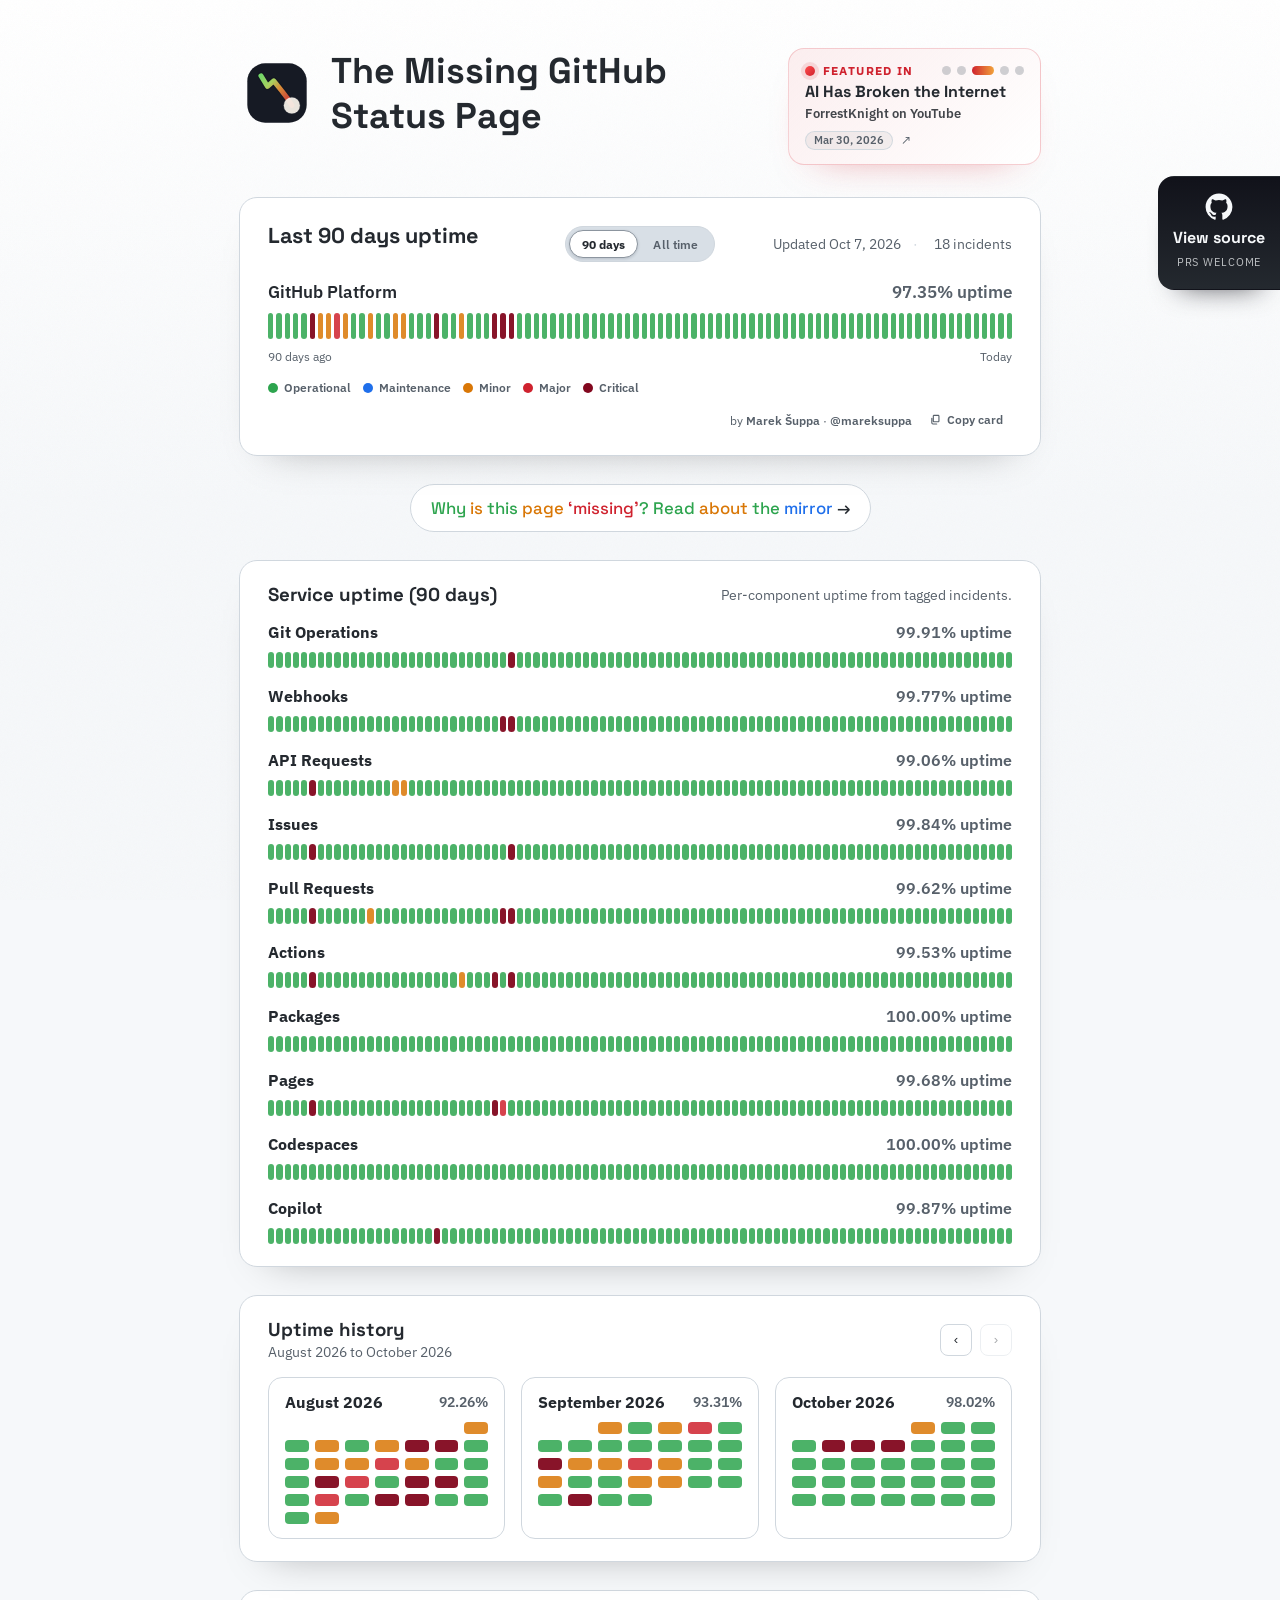
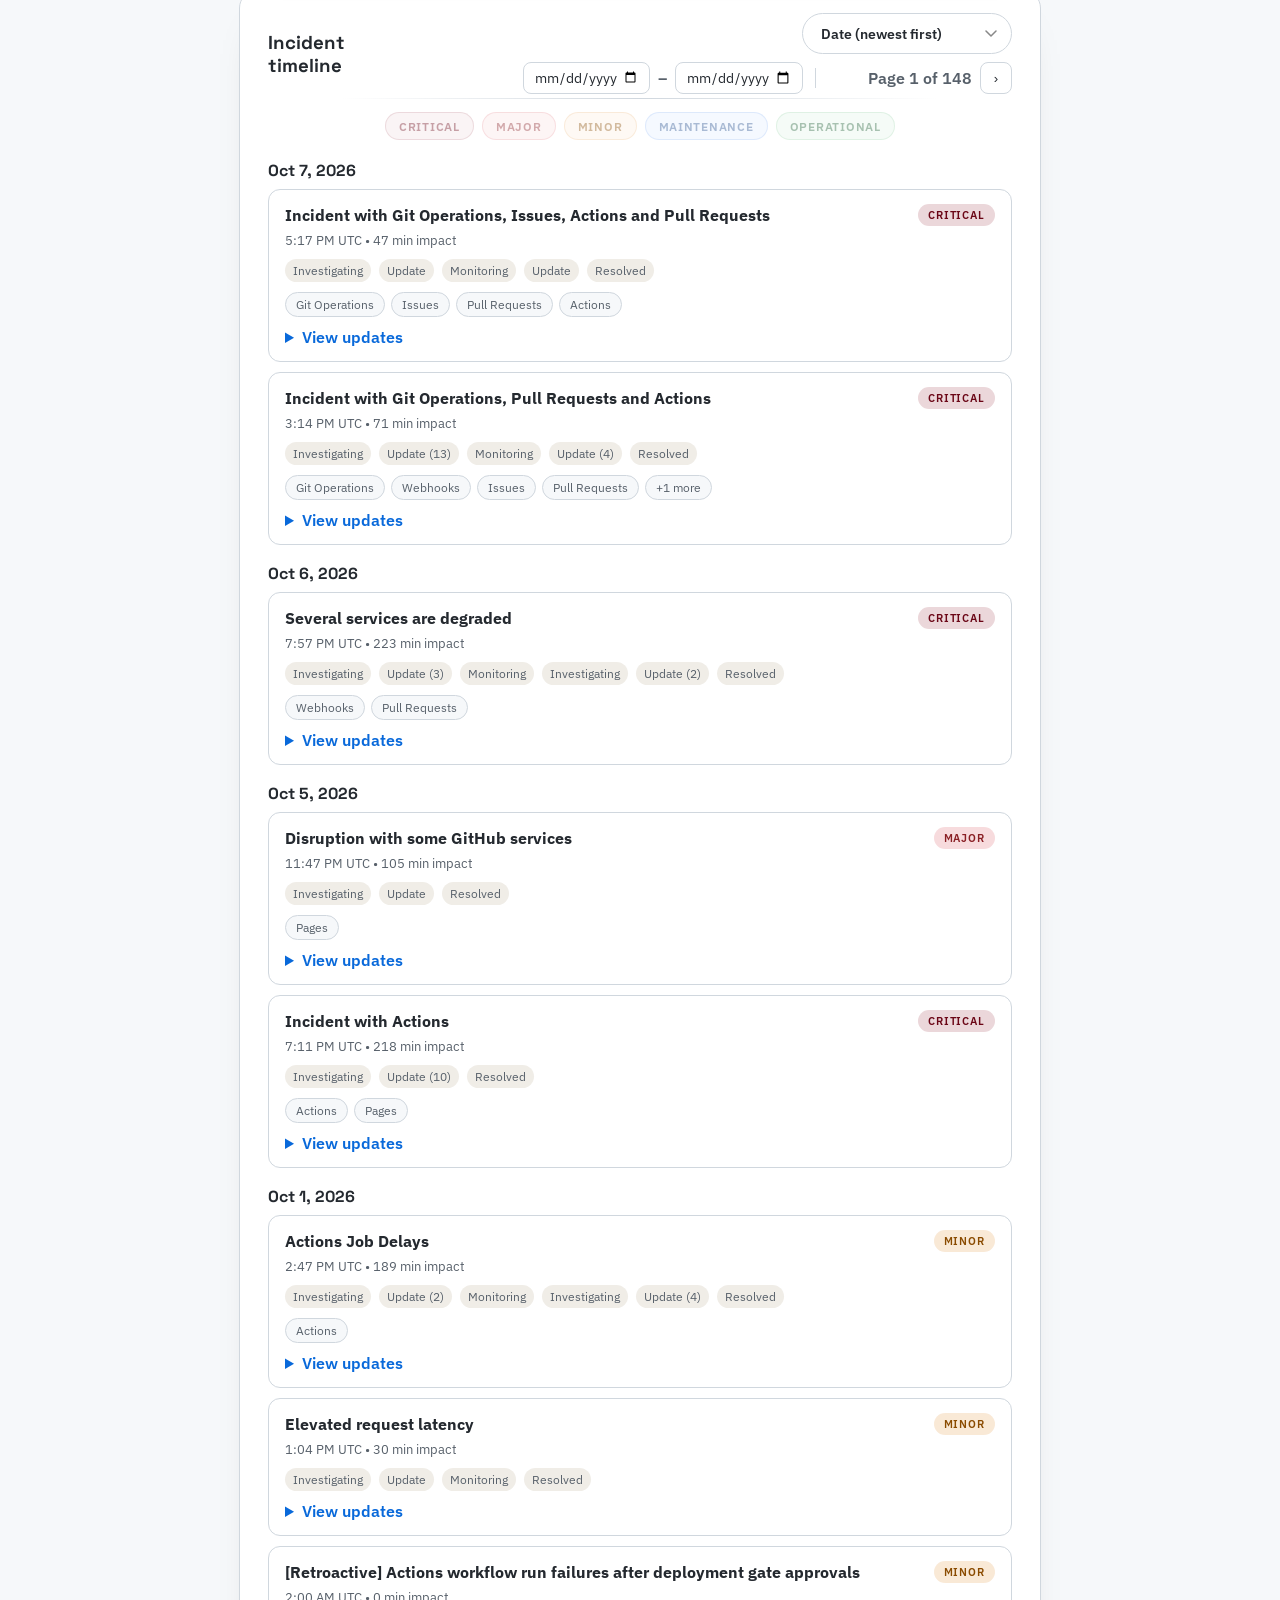
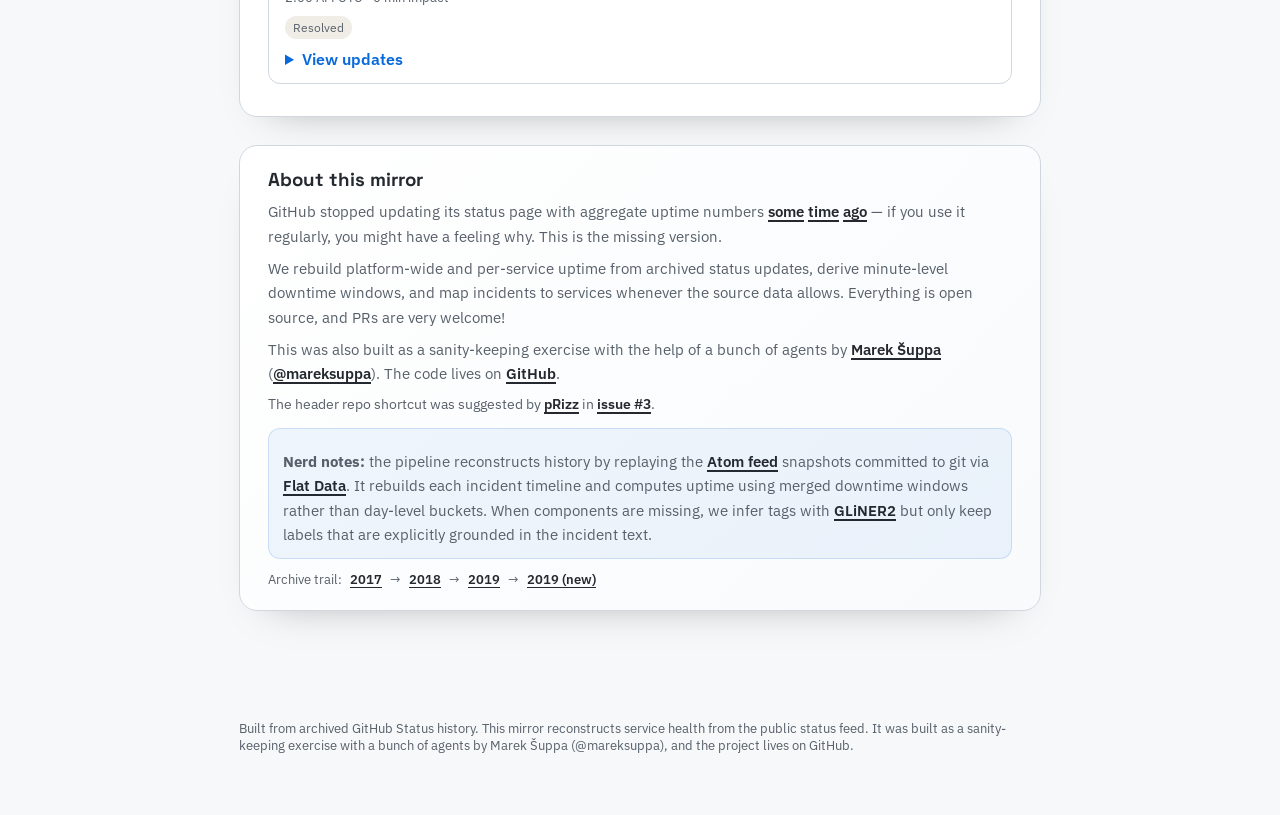
==== site/index.html @ 7ee70d06 "feat(site): Calculate downtime for component downtime windows" ====
<!doctype html>
<html lang="en">
  <head>
    <meta charset="utf-8" />
    <meta name="viewport" content="width=device-width, initial-scale=1" />
    <meta name="theme-color" media="(prefers-color-scheme: light)" content="#f6f8fa" />
    <meta name="theme-color" media="(prefers-color-scheme: dark)" content="#0d1117" />
    <title>The Missing GitHub Status Page</title>
    <link rel="stylesheet" href="styles.css" />
    <link rel="icon" href="favicon.svg" type="image/svg+xml" />
    <meta property="og:title" content="The Missing GitHub Status Page" />
    <meta property="og:description" content="Historical GitHub uptime reconstructed from archived status data." />
    <meta property="og:type" content="website" />
    <meta name="twitter:card" content="summary_large_image" />
    <meta name="twitter:site" content="@mareksuppa" />
    <meta name="twitter:creator" content="@mareksuppa" />
    <link rel="preconnect" href="https://fonts.googleapis.com" />
    <link rel="preconnect" href="https://fonts.gstatic.com" crossorigin />
    <link
      href="https://fonts.googleapis.com/css2?family=IBM+Plex+Sans:wght@400;500;600&family=Space+Grotesk:wght@500;600;700&display=swap"
      rel="stylesheet"
    />
  </head>
  <body>
    <div class="grain"></div>
    <a class="site-live-corner-tab" href="https://github.com/mrshu/github-statuses" target="_blank" rel="noreferrer">
      <svg class="site-live-github" viewBox="0 0 24 24" aria-hidden="true">
        <path d="M12 .5C5.65.5.5 5.65.5 12a11.5 11.5 0 0 0 7.86 10.92c.58.11.79-.25.79-.56v-2.18c-3.2.7-3.88-1.36-3.88-1.36-.52-1.33-1.28-1.68-1.28-1.68-1.04-.71.08-.7.08-.7 1.15.08 1.75 1.18 1.75 1.18 1.02 1.76 2.69 1.25 3.34.95.1-.74.4-1.25.72-1.54-2.55-.29-5.24-1.27-5.24-5.66 0-1.25.45-2.26 1.18-3.05-.12-.29-.51-1.46.11-3.04 0 0 .97-.31 3.17 1.17a11.03 11.03 0 0 1 5.77 0c2.19-1.48 3.16-1.17 3.16-1.17.63 1.58.24 2.75.12 3.04.74.79 1.18 1.8 1.18 3.05 0 4.4-2.69 5.37-5.25 5.65.41.36.78 1.07.78 2.15v3.18c0 .31.21.67.8.55A11.5 11.5 0 0 0 23.5 12C23.5 5.65 18.35.5 12 .5Z" />
      </svg>
      <strong>View source</strong>
      <span>PRs welcome</span>
    </a>
    <header class="site-header">
      <div class="brand">
        <img class="brand-mark" src="logo.svg" alt="" width="76" height="76" />
        <div class="brand-text">
          <h1>The Missing GitHub Status Page</h1>
        </div>
      </div>
      <div class="feature-spotlight" id="featureSpotlight">
        <div class="feature-head">
          <span class="feature-label">Featured In</span>
          <div class="feature-carousel" role="tablist" aria-label="Choose a featured mention">
            <button class="feature-dot" type="button" data-index="0" aria-label="Show The Register"></button>
            <button class="feature-dot" type="button" data-index="1" aria-label="Show The PrimeTime"></button>
            <button class="feature-dot" type="button" data-index="2" aria-label="Show ForrestKnight"></button>
            <button class="feature-dot" type="button" data-index="3" aria-label="Show Theo"></button>
            <button class="feature-dot" type="button" data-index="4" aria-label="Show Fireship"></button>
          </div>
        </div>
        <a
          class="feature-link"
          id="featureLink"
          href="https://www.theregister.com/2026/02/10/github_outages/"
          target="_blank"
          rel="noreferrer"
        >
          <strong id="featureTitle">GitHub seems to be struggling with three nines availability</strong>
          <span class="feature-meta feature-meta-split">
            <span class="feature-outlet-meta" id="featureOutlet">The Register</span>
            <span class="date-chip" id="featureDate">Feb 10, 2026</span>
            <span class="feature-meta-arrow" aria-hidden="true">↗</span>
          </span>
        </a>
      </div>
    </header>

    <main>
      <section class="hero panel-raise" data-animate>
        <div class="hero-panel hero-panel-full" data-uptime-view="90d">
          <div class="hero-panel-header">
            <h3 id="uptimeViewTitle" class="hero-panel-title">Last 90 days uptime</h3>
            <div
              class="view-toggle"
              role="tablist"
              aria-label="Uptime view"
              id="uptimeViewToggle"
            >
              <button
                class="view-toggle-btn"
                type="button"
                role="tab"
                data-view="90d"
                aria-selected="true"
                aria-controls="uptimeView90d"
                id="uptimeViewBtn90d"
              >
                90 days
              </button>
              <button
                class="view-toggle-btn"
                type="button"
                role="tab"
                data-view="all"
                aria-selected="false"
                aria-controls="uptimeViewAll"
                id="uptimeViewBtnAll"
                tabindex="-1"
              >
                All time
              </button>
            </div>
            <div class="status-meta" id="statusMeta">
              <span class="status-meta-item" id="lastUpdated">Last updated —</span>
              <span class="status-meta-item" id="incidentCount">0 incidents in last 90 days</span>
            </div>
          </div>
          <div
            class="uptime-view"
            id="uptimeView90d"
            role="tabpanel"
            aria-labelledby="uptimeViewBtn90d"
          >
            <div class="uptime-row">
              <div class="uptime-label">
                <span>GitHub Platform</span>
                <span class="uptime-percent" id="uptimePercent">—</span>
              </div>
              <div class="uptime-bars" id="uptimeBars"></div>
              <div class="uptime-tooltip" id="uptimeTooltip" aria-hidden="true"></div>
              <div class="uptime-axis">
                <span>90 days ago</span>
                <span>Today</span>
              </div>
            </div>
            <div class="legend" id="legend">
              <span class="legend-item"><span class="dot operational"></span>Operational</span>
              <span class="legend-item"><span class="dot maintenance"></span>Maintenance</span>
              <span class="legend-item"><span class="dot minor"></span>Minor</span>
              <span class="legend-item"><span class="dot major"></span>Major</span>
              <span class="legend-item"><span class="dot critical"></span>Critical</span>
            </div>
          </div>
          <div
            class="uptime-view uptime-view-all"
            id="uptimeViewAll"
            role="tabpanel"
            aria-labelledby="uptimeViewBtnAll"
            hidden
          >
            <div class="uptime-row uptime-row-all">
              <div class="alltime-stats" id="allTimeStats"></div>
              <figure class="uptime-history-figure">
                <div class="uptime-history-stage">
                  <div
                    class="uptime-history-chart"
                    id="uptimeHistoryImage"
                    role="application"
                    aria-label="GitHub Platform 90-day rolling uptime since project start. Use arrow keys to read a day, Enter to list its incidents."
                  ></div>
                  <div class="uptime-history-tooltip" aria-hidden="true"></div>
                </div>
                <figcaption class="uptime-history-caption" id="uptimeHistoryCaption">
                  90-day rolling window · non-maintenance downtime, merged windows
                </figcaption>
              </figure>
            </div>
          </div>
          <div class="hero-footer">
            <div class="hero-attribution">
              by <a href="https://mareksuppa.com" target="_blank" rel="noreferrer">Marek Šuppa</a> · <a href="https://x.com/mareksuppa" target="_blank" rel="noreferrer">@mareksuppa</a>
            </div>
            <div class="hero-share">
              <button
                class="hero-share-button"
                type="button"
                id="copyHeroImage"
                data-state="ready"
                aria-live="polite"
              >
                <svg class="hero-share-icon" viewBox="0 0 16 16" aria-hidden="true">
                  <path
                    id="copyHeroImageIcon"
                    d="M5 3.75C5 2.78 5.78 2 6.75 2h4.5C12.22 2 13 2.78 13 3.75v5.5c0 .97-.78 1.75-1.75 1.75h-4.5C5.78 11 5 10.22 5 9.25v-5.5Zm-2 1A1.75 1.75 0 0 0 1.25 6.5v4.75C1.25 12.22 2.03 13 3 13h4.75c.97 0 1.75-.78 1.75-1.75V11h-2.75A1.75 1.75 0 0 1 5 9.25V6.5h-.25C3.78 6.5 3 5.72 3 4.75Z"
                  ></path>
                </svg>
                <span class="hero-share-label" id="copyHeroImageLabel">Copy card</span>
              </button>
              <span class="hero-share-tooltip" aria-hidden="true">Copy a clean PNG to clipboard</span>
              <a
                class="hero-share-download"
                id="downloadHeroImage"
                href="#"
                download="github-status-90-day-uptime.png"
                hidden
            ></a>
            </div>
            <div class="hero-share-feedback" id="heroShareStatus" role="status" aria-live="polite"></div>
          </div>
        </div>
      </section>

      <div class="about-prompt" data-animate>
        <a href="#about"><span class="status-operational">Why</span> <span class="status-minor">is</span> <span class="status-operational">this</span> <span class="status-minor">page</span> <span class="status-major">‘missing’</span><span class="status-operational">?</span> <span class="status-operational">Read</span> <span class="status-minor">about</span> <span class="status-operational">the</span> <span class="status-maintenance">mirror</span> →</a>
      </div>

      <section class="panel panel-raise" data-animate>
        <div class="panel-header">
          <h3>Service uptime (90 days)</h3>
          <p class="muted">Per-component uptime from tagged incidents.</p>
        </div>
        <div id="serviceStatus" class="service-list"></div>
      </section>

      <section class="panel panel-raise" data-animate>
        <div class="panel-header">
          <div>
            <h3>Uptime history</h3>
            <span class="muted" id="historyRange">Loading…</span>
          </div>
          <div class="history-controls">
            <button class="icon-button" type="button" id="historyPrev" aria-label="Previous period">‹</button>
            <button class="icon-button" type="button" id="historyNext" aria-label="Next period">›</button>
          </div>
        </div>
        <div id="historyGrid" class="history-grid"></div>
      </section>

      <section class="panel" data-animate>
        <div class="panel-header">
          <h3>Incident timeline</h3>
          <div class="panel-actions">
            <select class="sort-select" id="timelineSort" aria-label="Sort incidents by" autocomplete="off">
              <option value="date-desc">Date (newest first)</option>
              <option value="duration-desc">Duration (longest first)</option>
              <option value="duration-asc">Duration (shortest first)</option>
            </select>
            <div class="pagination" id="paginationTop">
              <button class="icon-button pagination-clear" type="button" data-range-clear aria-label="Clear date filter" title="Clear filter">✕</button>
              <input class="pagination-date" type="date" data-range-from aria-label="From date" title="From" />
              <span class="pagination-range-sep">–</span>
              <input class="pagination-date" type="date" data-range-to aria-label="To date" title="To" />
              <span class="pagination-separator" aria-hidden="true"></span>
              <button class="icon-button" type="button" data-page-prev aria-label="Previous page">‹</button>
              <span class="pagination-label" data-page-label>Page 1 of 1</span>
              <button class="icon-button" type="button" data-page-next aria-label="Next page">›</button>
            </div>
          </div>
        </div>
        <div class="timeline-filters">
          <button class="filter-pill filter-pill-critical" type="button" data-filter="critical" aria-pressed="false">Critical</button>
          <button class="filter-pill filter-pill-major" type="button" data-filter="major" aria-pressed="false">Major</button>
          <button class="filter-pill filter-pill-minor" type="button" data-filter="minor" aria-pressed="false">Minor</button>
          <button class="filter-pill filter-pill-maintenance" type="button" data-filter="maintenance" aria-pressed="false">Maintenance</button>
          <button class="filter-pill filter-pill-operational" type="button" data-filter="none" aria-pressed="false">Operational</button>
        </div>
        <div id="incidentTimeline"></div>
      </section>

      <section class="panel panel-raise about-panel" id="about" data-animate>
        <div class="panel-header">
          <h3>About this mirror</h3>
        </div>
        <p class="about-body">
          GitHub stopped updating its status page with aggregate uptime numbers
          <a href="https://web.archive.org/web/20170328180759/https://status.github.com/">some</a>
          <a href="https://web.archive.org/web/20180630225202/https://status.github.com/">time</a>
          <a href="https://web.archive.org/web/20190507223213/https://status.github.com/messages">ago</a>
          — if you use it regularly, you might have a feeling why. This is the missing version.
        </p>
        <p class="about-body">
          We rebuild platform‑wide and per‑service uptime from archived status updates, derive
          minute‑level downtime windows, and map incidents to services whenever the source data allows.
          Everything is open source, and PRs are very welcome!
        </p>
        <p class="about-body">
          This was also built as a sanity-keeping exercise with the help of a bunch of agents by
          <a href="https://mareksuppa.com">Marek Šuppa</a>
          (<a href="https://x.com/mareksuppa" target="_blank" rel="noreferrer">@mareksuppa</a>).
          The code lives on
          <a href="https://github.com/mrshu/github-statuses">GitHub</a>.
        </p>
        <p class="about-body about-attribution">
          The header repo shortcut was suggested by
          <a href="https://github.com/pRizz">pRizz</a> in
          <a href="https://github.com/mrshu/github-statuses/issues/3">issue #3</a>.
        </p>
        <div class="about-nerd">
          <p class="about-body">
            <strong>Nerd notes:</strong> the pipeline reconstructs history by replaying the
            <a href="https://www.githubstatus.com/history.atom">Atom feed</a>
            snapshots committed to git via
            <a href="https://github.com/githubocto/flat">Flat Data</a>.
            It rebuilds each incident timeline and computes
            uptime using merged downtime windows rather than day‑level buckets. When components are
            missing, we infer tags with
            <a href="https://github.com/fastino-ai/GLiNER2">GLiNER2</a>
            but only keep labels that are explicitly grounded in the incident text.
          </p>
        </div>
        <p class="about-links">
          Archive trail:
          <a href="https://web.archive.org/web/20170328180759/https://status.github.com/">2017</a>
          <span aria-hidden="true">→</span>
          <a href="https://web.archive.org/web/20180630225202/https://status.github.com/">2018</a>
          <span aria-hidden="true">→</span>
          <a href="https://web.archive.org/web/20190507223213/https://status.github.com/messages">2019</a>
          <span aria-hidden="true">→</span>
          <a href="https://web.archive.org/web/20190508015137/https://www.githubstatus.com/">2019 (new)</a>
        </p>
      </section>
    </main>

    <footer class="site-footer">
      <p>
        Built from archived GitHub Status history. This mirror reconstructs service
        health from the public status feed.
        It was built as a sanity-keeping exercise with a bunch of agents by
        <a href="https://mareksuppa.com">Marek Šuppa</a>
        (<a href="https://x.com/mareksuppa" target="_blank" rel="noreferrer">@mareksuppa</a>),
        and the project lives on
        <a href="https://github.com/mrshu/github-statuses">GitHub</a>.
      </p>
    </footer>

    <script src="uptime-history-chart.js" defer></script>
    <script src="uptime-view-url.js" defer></script>
    <script src="component-windows.js" defer></script>
    <script src="app.js" defer></script>
    <script>
      (() => {
        const items = [
          {
            title: "GitHub seems to be struggling with three nines availability",
            outlet: "The Register",
            date: "Feb 10, 2026",
            href: "https://www.theregister.com/2026/02/10/github_outages/",
          },
          {
            title: "Github might be in trouble",
            outlet: "The PrimeTime on YouTube",
            date: "Mar 9, 2026",
            href: "https://www.youtube.com/watch?v=f3u57jkwBFE",
          },
          {
            title: "AI Has Broken the Internet",
            outlet: "ForrestKnight on YouTube",
            date: "Mar 30, 2026",
            href: "https://www.youtube.com/watch?v=44JBZwAsfJI&t=78s",
          },
          {
            title: "The painful death of Github",
            outlet: "Theo - t3.gg on YouTube",
            date: "Apr 30, 2026",
            href: "https://www.youtube.com/watch?v=R7ex-Gt8dtw&t=279s",
          },
          {
            title: "GitHub is having some major issues right now...",
            outlet: "Fireship on YouTube",
            date: "Apr 30, 2026",
            href: "https://www.youtube.com/watch?v=d53Zk28esmU&t=117s",
          },
        ];

        const titleEl = document.getElementById("featureTitle");
        const outletEl = document.getElementById("featureOutlet");
        const dateEl = document.getElementById("featureDate");
        const linkEl = document.getElementById("featureLink");
        const dots = Array.from(document.querySelectorAll(".feature-dot"));

        if (!titleEl || !outletEl || !dateEl || !linkEl || dots.length !== items.length) {
          return;
        }

        let activeIndex = Math.floor(Math.random() * items.length);

        const render = () => {
          const item = items[activeIndex];
          titleEl.textContent = item.title;
          outletEl.textContent = item.outlet;
          dateEl.textContent = item.date;
          linkEl.href = item.href;
          dots.forEach((dot, index) => {
            const active = index === activeIndex;
            dot.dataset.active = String(active);
            dot.setAttribute("aria-pressed", String(active));
          });
        };

        dots.forEach((dot) => {
          dot.addEventListener("click", () => {
            const nextIndex = Number(dot.dataset.index);
            if (!Number.isNaN(nextIndex)) {
              activeIndex = nextIndex;
              render();
            }
          });
        });

        render();
      })();
    </script>
  </body>
</html>
---- site/styles.css ----
:root {
  color-scheme: light;
  --bg: #f6f8fa;
  --bg-top: #ffffff;
  --bg-bottom: #f6f8fa;
  --bg-2: #ffffff;
  --ink: #24292f;
  --muted: #57606a;
  --card: #ffffff;
  --border: #d0d7de;
  --accent: #0969da;
  --operational: #2da44e;
  --minor: #d97706;
  --major: #cf222e;
  --critical: #82071e;
  --maintenance: #1f6feb;
  /* Timeline bars are softened against the card; per-theme so dark mode stops
     drawing light-theme colours that disagree with its own legend. */
  --bar-operational: rgba(45, 164, 78, 0.85);
  --bar-minor: rgba(217, 119, 6, 0.85);
  --bar-major: rgba(207, 34, 46, 0.85);
  --bar-critical: rgba(130, 7, 30, 0.95);
  --bar-maintenance: rgba(31, 111, 235, 0.85);
  --shadow: 0 20px 40px -30px rgba(0, 0, 0, 0.35);
  --radius: 18px;
  --radius-sm: 12px;
  --mono: "IBM Plex Sans", system-ui, -apple-system, sans-serif;
  --display: "Space Grotesk", "IBM Plex Sans", sans-serif;
  --card-border-soft: #f0eee8;
  --feature-border: rgba(207, 34, 46, 0.2);
  --feature-bg:
    linear-gradient(135deg, rgba(207, 34, 46, 0.08), rgba(255, 255, 255, 0.96)),
    #ffffff;
  --feature-shadow: 0 18px 40px -30px rgba(207, 34, 46, 0.55);
  --feature-shadow-hover: 0 24px 48px -32px rgba(207, 34, 46, 0.7);
  --feature-outlet: rgba(36, 41, 47, 0.86);
  --date-chip-border: rgba(208, 215, 222, 0.92);
  --date-chip-bg: rgba(36, 41, 47, 0.05);
  --feature-dot-idle: rgba(87, 96, 106, 0.28);
  --button-hover-bg: rgba(36, 41, 47, 0.06);
  --button-loading-bg: rgba(36, 41, 47, 0.05);
  --button-success-bg: rgba(45, 164, 78, 0.12);
  --button-warning-bg: rgba(217, 119, 6, 0.12);
  --button-error-bg: rgba(207, 34, 46, 0.1);
  --button-success-ink: #1b5f33;
  --button-warning-ink: #8a4b00;
  --button-error-ink: #8a1f24;
  --status-pill-ok-bg: #eaf6ec;
  --status-pill-none-bg: #e9f7ed;
  --status-pill-ring: rgba(46, 164, 79, 0.2);
  --bars-empty: #dfe4ea;
  --tooltip-bg: #fffdf9;
  --tooltip-shadow: 0 20px 38px -28px rgba(28, 28, 28, 0.5);
  --tooltip-summary-bg: rgba(207, 201, 190, 0.2);
  --prompt-bg: #ffffff;
  --prompt-shadow: 0 16px 28px -24px rgba(17, 18, 26, 0.32);
  --prompt-shadow-hover: 0 18px 30px -22px rgba(17, 18, 26, 0.38);
  --cta-option-bg: linear-gradient(180deg, #ffffff 0%, #f8fafc 100%);
  --cta-preview-border: rgba(36, 41, 47, 0.12);
  --cta-preview-bg:
    radial-gradient(circle at top left, rgba(9, 105, 218, 0.08), transparent 38%),
    linear-gradient(180deg, #f9fbfd 0%, #ffffff 100%);
  --status-meta-card-border: var(--date-chip-border);
  --status-meta-card-bg: linear-gradient(180deg, rgba(255, 255, 255, 0.96), rgba(246, 248, 250, 0.92));
  --picker-link-bg: rgba(255, 255, 255, 0.86);
  --picker-link-active-bg: var(--ink);
  --picker-link-active-ink: var(--bg-2);
  --picker-link-active-border: var(--ink);
  --picker-card-bg: rgba(255, 255, 255, 0.92);
  --picker-hub-item-bg: rgba(255, 255, 255, 0.9);
  --picker-preview-border: rgba(36, 41, 47, 0.08);
  --picker-preview-bg:
    radial-gradient(circle at top left, rgba(9, 105, 218, 0.12), transparent 34%),
    linear-gradient(180deg, rgba(255, 255, 255, 0.94), rgba(246, 248, 250, 0.98));
  --picker-preview-panel-border: rgba(36, 41, 47, 0.08);
  --picker-preview-panel-bg:
    linear-gradient(180deg, rgba(255, 255, 255, 0.96), rgba(248, 250, 252, 0.92));
  --picker-preview-panel-highlight: inset 0 1px 0 rgba(255, 255, 255, 0.85);
  --about-panel-bg: linear-gradient(135deg, #ffffff 0%, #f8fafc 100%);
  --about-nerd-bg: rgba(9, 105, 218, 0.06);
  --about-nerd-border: rgba(9, 105, 218, 0.16);
  --month-card-bg: #ffffff;
  --month-future-bg: #e9edf1;
  --empty-bg: #f6f8fa;
  --incident-card-bg: #ffffff;
  --timeline-chip-bg: #f0ede7;
  --component-chip-bg: #f6f8fa;
  --icon-button-bg: #ffffff;
  --view-toggle-track: #d8dfe6;
  --view-toggle-selected-border: #8c959f;
  --badge-minor-ink: #8a4b00;
  --badge-major-ink: #8a1f24;
  --badge-critical-ink: #6b0616;
  --badge-maintenance-ink: #1f4d8f;
  --badge-operational-ink: #1b5f33;
  --source-tab-bg: linear-gradient(180deg, #11121a 0%, #24292f 100%);
  --source-tab-border: transparent;
  --source-tab-shadow: 0 18px 28px -22px rgba(17, 18, 26, 0.8);
}

@media (prefers-color-scheme: dark) {
  :root {
    color-scheme: dark;
    --bg: #111827;
    --bg-top: #0d1117;
    --bg-bottom: #111827;
    --bg-2: #0d1117;
    --ink: #f0f6fc;
    --muted: #9da7b3;
    --card: #161b22;
    --border: #30363d;
    --accent: #58a6ff;
    --operational: #3fb950;
    --minor: #d29922;
    --major: #ff7b72;
    /* #f85149 sits one step from --major on Primer's red ramp and is
       indistinguishable from it in a bar strip; go deeper so critical still reads
       as the more severe of the two, matching the light theme's ordering. */
    --critical: #da3633;
    --maintenance: #58a6ff;
    --bar-operational: rgba(63, 185, 80, 0.85);
    --bar-minor: rgba(210, 153, 34, 0.85);
    --bar-major: rgba(255, 123, 114, 0.85);
    --bar-critical: rgba(218, 54, 51, 0.95);
    --bar-maintenance: rgba(88, 166, 255, 0.85);
    --shadow: 0 24px 48px -32px rgba(0, 0, 0, 0.72);
    --card-border-soft: #21262d;
    --feature-border: rgba(255, 123, 114, 0.28);
    --feature-bg:
      linear-gradient(135deg, rgba(255, 123, 114, 0.14), rgba(22, 27, 34, 0.98)),
      #161b22;
    --feature-shadow: 0 20px 44px -30px rgba(0, 0, 0, 0.72);
    --feature-shadow-hover: 0 24px 52px -30px rgba(0, 0, 0, 0.82);
    --feature-outlet: rgba(240, 246, 252, 0.88);
    --date-chip-border: rgba(99, 110, 123, 0.9);
    --date-chip-bg: rgba(240, 246, 252, 0.06);
    --feature-dot-idle: rgba(157, 167, 179, 0.4);
    --button-hover-bg: rgba(240, 246, 252, 0.08);
    --button-loading-bg: rgba(240, 246, 252, 0.06);
    --button-success-bg: rgba(63, 185, 80, 0.14);
    --button-warning-bg: rgba(210, 153, 34, 0.16);
    --button-error-bg: rgba(255, 123, 114, 0.14);
    --button-success-ink: #7ee787;
    --button-warning-ink: #e3b341;
    --button-error-ink: #ffa198;
    --status-pill-ok-bg: rgba(63, 185, 80, 0.14);
    --status-pill-none-bg: rgba(63, 185, 80, 0.14);
    --status-pill-ring: rgba(63, 185, 80, 0.22);
    --bars-empty: #30363d;
    --tooltip-bg: #1c2128;
    --tooltip-shadow: 0 20px 44px -28px rgba(0, 0, 0, 0.82);
    --tooltip-summary-bg: rgba(240, 246, 252, 0.06);
    --prompt-bg: #161b22;
    --prompt-shadow: 0 18px 34px -24px rgba(0, 0, 0, 0.64);
    --prompt-shadow-hover: 0 20px 38px -22px rgba(0, 0, 0, 0.74);
    --cta-option-bg: linear-gradient(180deg, #161b22 0%, #11161d 100%);
    --cta-preview-border: rgba(240, 246, 252, 0.12);
    --cta-preview-bg:
      radial-gradient(circle at top left, rgba(88, 166, 255, 0.12), transparent 38%),
      linear-gradient(180deg, #0f141b 0%, #161b22 100%);
    --status-meta-card-bg:
      linear-gradient(180deg, rgba(22, 27, 34, 0.96), rgba(17, 22, 29, 0.92));
    --picker-link-bg: rgba(22, 27, 34, 0.9);
    --picker-card-bg: rgba(22, 27, 34, 0.92);
    --picker-hub-item-bg: rgba(22, 27, 34, 0.9);
    --picker-preview-border: rgba(240, 246, 252, 0.1);
    --picker-preview-bg:
      radial-gradient(circle at top left, rgba(88, 166, 255, 0.16), transparent 34%),
      linear-gradient(180deg, rgba(13, 17, 23, 0.96), rgba(22, 27, 34, 0.98));
    --picker-preview-panel-border: rgba(240, 246, 252, 0.08);
    --picker-preview-panel-bg:
      linear-gradient(180deg, rgba(22, 27, 34, 0.96), rgba(17, 22, 29, 0.92));
    --picker-preview-panel-highlight: inset 0 1px 0 rgba(240, 246, 252, 0.06);
    --about-panel-bg: linear-gradient(135deg, #161b22 0%, #11161d 100%);
    --about-nerd-bg: rgba(88, 166, 255, 0.08);
    --about-nerd-border: rgba(88, 166, 255, 0.18);
    --month-card-bg: #161b22;
    --month-future-bg: #262c36;
    --empty-bg: #11161d;
    --incident-card-bg: #161b22;
    --timeline-chip-bg: #21262d;
    --component-chip-bg: #11161d;
    --icon-button-bg: #161b22;
    --view-toggle-track: #0b0f14;
    --view-toggle-selected-border: rgba(240, 246, 252, 0.22);
    --date-picker-filter: invert(0.7) brightness(1.5);
    --badge-minor-ink: #e3b341;
    --badge-major-ink: #ffa198;
    --badge-critical-ink: #ff8177;
    --badge-maintenance-ink: #79c0ff;
    --badge-operational-ink: #7ee787;
    --source-tab-bg: linear-gradient(180deg, #161b22 0%, #24292f 100%);
    --source-tab-border: rgba(255, 123, 114, 0.22);
    --source-tab-shadow: 0 20px 34px -22px rgba(0, 0, 0, 0.88);
  }

  .grain {
    opacity: 0.45;
    mix-blend-mode: screen;
  }
}

* {
  box-sizing: border-box;
}

body {
  margin: 0;
  font-family: var(--mono);
  background: var(--bg);
  color: var(--ink);
  min-height: 100vh;
  position: relative;
  isolation: isolate;
}

body::before {
  content: "";
  position: fixed;
  inset: 0;
  background: linear-gradient(180deg, var(--bg-top) 0%, var(--bg) 55%, var(--bg-bottom) 100%);
  pointer-events: none;
  z-index: -1;
}

a {
  color: inherit;
  text-decoration: none;
}

a:hover {
  text-decoration: underline;
}

.grain {
  position: fixed;
  inset: 0;
  background-image: url("data:image/svg+xml,%3Csvg xmlns='http://www.w3.org/2000/svg' width='120' height='120' viewBox='0 0 120 120'%3E%3Cfilter id='n'%3E%3CfeTurbulence type='fractalNoise' baseFrequency='1.2' numOctaves='2' stitchTiles='stitch'/%3E%3C/filter%3E%3Crect width='120' height='120' filter='url(%23n)' opacity='0.03'/%3E%3C/svg%3E");
  pointer-events: none;
  mix-blend-mode: multiply;
  z-index: 0;
}

.site-header {
  position: relative;
  z-index: 1;
  display: flex;
  justify-content: space-between;
  align-items: flex-start;
  padding: 48px 24px 32px;
  gap: 24px;
  max-width: 850px;
  margin: 0 auto;
}

.brand {
  display: flex;
  align-items: center;
  gap: 16px;
  min-width: 0;
}

.brand-mark {
  display: block;
  width: 76px;
  height: 76px;
  flex: 0 0 76px;
  aspect-ratio: 1 / 1;
  object-fit: contain;
}

.brand-text h1 {
  margin: 0;
  font-family: var(--display);
  font-size: clamp(1.8rem, 2.8vw, 2.6rem);
}

.feature-spotlight {
  display: flex;
  flex-direction: column;
  align-items: flex-start;
  gap: 4px;
  min-width: 240px;
  max-width: 290px;
  padding: 14px 16px;
  border-radius: 16px;
  border: 1px solid var(--feature-border);
  background: var(--feature-bg);
  box-shadow: var(--feature-shadow);
  text-decoration: none;
}

.feature-head {
  width: 100%;
  display: flex;
  align-items: center;
  justify-content: space-between;
  gap: 12px;
}

.feature-spotlight:hover {
  transform: translateY(-1px);
  box-shadow: var(--feature-shadow-hover);
}

.feature-link {
  display: flex;
  flex-direction: column;
  gap: 4px;
  color: inherit;
  text-decoration: none;
}

.feature-link:hover {
  text-decoration: none;
}

.site-live-pill,
.site-live-fold {
  display: inline-flex;
  align-items: center;
  gap: 12px;
  color: #f6f8fa;
  text-decoration: none;
  box-shadow: 0 18px 30px -24px rgba(17, 18, 26, 0.82);
}

.site-live-pill {
  padding: 14px 18px;
  border-radius: 999px;
  background: linear-gradient(135deg, #11121a 0%, #24292f 100%);
}

.site-live-copy {
  display: flex;
  flex-direction: column;
  gap: 2px;
}

.site-live-copy strong {
  font-family: var(--display);
  line-height: 1.1;
}

.site-live-copy span:last-child {
  color: rgba(246, 248, 250, 0.76);
  line-height: 1.2;
}

.site-live-eyebrow {
  font-size: 0.62rem;
  letter-spacing: 0.12em;
  text-transform: uppercase;
  color: rgba(246, 248, 250, 0.72);
}

.site-live-github {
  width: 28px;
  height: 28px;
  fill: currentColor;
  flex: 0 0 auto;
}

.site-live-fold {
  position: relative;
  padding: 16px 18px 14px;
  border-radius: 18px 0 18px 18px;
  background: #11121a;
}

.site-live-fold::after {
  content: "";
  position: absolute;
  top: 0;
  right: 0;
  width: 22px;
  height: 22px;
  background: linear-gradient(135deg, rgba(255, 255, 255, 0.28), rgba(255, 255, 255, 0.06));
  clip-path: polygon(0 0, 100% 0, 100% 100%);
}

.site-live-corner-ribbon {
  position: fixed;
  inset: 0;
  pointer-events: none;
  z-index: 20;
}

.site-live-corner-ribbon .site-live-ribbon-band {
  pointer-events: auto;
  position: absolute;
  top: 18px;
  right: -56px;
  width: 250px;
  display: inline-flex;
  align-items: center;
  justify-content: center;
  gap: 14px;
  padding: 12px 18px;
  background: linear-gradient(135deg, #24292f 0%, #11121a 100%);
  border: 1px solid rgba(255, 255, 255, 0.12);
  color: #f6f8fa;
  text-decoration: none;
  transform: rotate(45deg);
  box-shadow: 0 18px 30px -20px rgba(17, 18, 26, 0.85);
}

.site-live-ribbon-copy {
  display: flex;
  flex-direction: column;
  gap: 3px;
}

.site-live-ribbon-copy strong {
  font-family: var(--display);
  line-height: 1.1;
}

.site-live-ribbon-copy span:last-child {
  color: rgba(246, 248, 250, 0.76);
  text-transform: uppercase;
  letter-spacing: 0.08em;
  font-size: 0.7rem;
}

.site-live-corner-tab {
  position: absolute;
  top: 176px;
  right: 0;
  display: inline-flex;
  flex-direction: column;
  align-items: center;
  gap: 8px;
  min-width: 106px;
  padding: 16px 14px 20px;
  border-radius: 16px 0 0 16px;
  background: var(--source-tab-bg);
  border: 1px solid var(--source-tab-border);
  color: #f6f8fa;
  text-decoration: none;
  box-shadow: var(--source-tab-shadow);
  z-index: 2;
}

.site-live-corner-tab strong {
  font-family: var(--display);
  line-height: 1.1;
}

.site-live-corner-tab span:last-child {
  font-size: 0.68rem;
  text-transform: uppercase;
  letter-spacing: 0.08em;
  color: rgba(246, 248, 250, 0.74);
}

.site-live-strip-wrap {
  margin-bottom: 4px;
}

.site-live-strip {
  display: inline-flex;
  width: 100%;
  align-items: center;
  gap: 14px;
  padding: 16px 18px;
  border-radius: 16px;
  background: linear-gradient(135deg, rgba(17, 18, 26, 0.98), rgba(36, 41, 47, 0.98));
  color: #f6f8fa;
  text-decoration: none;
  box-shadow: 0 18px 30px -24px rgba(17, 18, 26, 0.82);
}

.feature-label {
  display: inline-flex;
  align-items: center;
  gap: 8px;
  color: var(--major);
  font-size: 0.72rem;
  font-weight: 700;
  letter-spacing: 0.12em;
  text-transform: uppercase;
}

.feature-label::before {
  content: "";
  width: 10px;
  height: 10px;
  border-radius: 50%;
  background: linear-gradient(135deg, #ff4d4d, #cf222e);
  box-shadow: 0 0 0 4px rgba(207, 34, 46, 0.12);
}

.feature-spotlight strong {
  display: -webkit-box;
  overflow: hidden;
  -webkit-box-orient: vertical;
  -webkit-line-clamp: 2;
  font-family: var(--display);
  font-size: 1rem;
  line-height: 1.2;
}

.feature-meta {
  color: var(--muted);
  font-size: 0.82rem;
  line-height: 1.35;
}

.feature-meta-split {
  display: flex;
  align-items: center;
  gap: 8px;
  flex-wrap: wrap;
}

.feature-outlet-meta {
  font-weight: 600;
  color: var(--feature-outlet);
}

.date-chip {
  padding: 3px 8px;
  border-radius: 999px;
  border: 1px solid var(--date-chip-border);
  background: var(--date-chip-bg);
  color: var(--muted);
  font-size: 0.7rem;
  font-weight: 600;
  line-height: 1;
  white-space: nowrap;
}

.feature-meta-arrow {
  color: var(--muted);
}

.feature-carousel {
  display: inline-flex;
  align-items: center;
  gap: 6px;
  flex: 0 0 auto;
}

.feature-dot {
  width: 9px;
  height: 9px;
  padding: 0;
  border: 0;
  border-radius: 999px;
  background: var(--feature-dot-idle);
  cursor: pointer;
  transition: background-color 0.18s ease, transform 0.18s ease, width 0.18s ease;
}

.feature-dot[data-active="true"] {
  width: 22px;
  background: linear-gradient(90deg, #cf222e, #f1a23a);
}

.feature-dot:hover {
  transform: translateY(-1px);
}

.ghost-button {
  border: 1px solid var(--border);
  background: var(--card);
  border-radius: 999px;
  padding: 10px 18px;
  font-size: 0.9rem;
  font-weight: 600;
  cursor: pointer;
  transition: transform 0.2s ease, box-shadow 0.2s ease;
}

.ghost-button:hover {
  transform: translateY(-1px);
  box-shadow: 0 10px 22px -15px rgba(0, 0, 0, 0.3);
}

.timeline-filters {
  display: flex;
  flex-wrap: wrap;
  gap: 8px;
  justify-content: center;
  padding: 14px 0 2px;
  position: relative;
  margin-top: 4px;
}

.timeline-filters::before {
  content: '';
  position: absolute;
  top: 0;
  left: 10%;
  right: 10%;
  height: 1px;
  background: linear-gradient(to right, transparent, var(--border), transparent);
}

.filter-pill {
  border-radius: 999px;
  padding: 5px 13px;
  font-size: 0.78rem;
  font-weight: 600;
  text-transform: uppercase;
  letter-spacing: 0.06em;
  cursor: pointer;
  transition: opacity 0.15s ease, box-shadow 0.15s ease;
  font-family: inherit;
}

.filter-pill-critical {
  background: rgba(130, 7, 30, 0.12);
  color: var(--badge-critical-ink);
  border: 1px solid rgba(130, 7, 30, 0.3);
}

.filter-pill-major {
  background: rgba(207, 34, 46, 0.12);
  color: var(--badge-major-ink);
  border: 1px solid rgba(207, 34, 46, 0.3);
}

.filter-pill-minor {
  background: rgba(217, 119, 6, 0.12);
  color: var(--badge-minor-ink);
  border: 1px solid rgba(217, 119, 6, 0.3);
}

.filter-pill-maintenance {
  background: rgba(31, 111, 235, 0.12);
  color: var(--badge-maintenance-ink);
  border: 1px solid rgba(31, 111, 235, 0.3);
}

.filter-pill-operational {
  background: rgba(45, 164, 78, 0.12);
  color: var(--badge-operational-ink);
  border: 1px solid rgba(45, 164, 78, 0.3);
}

.filter-pill[aria-pressed="false"] {
  opacity: 0.38;
}

.filter-pill[aria-pressed="true"] {
  opacity: 1;
  box-shadow: 0 0 0 2px currentColor;
}

.sort-select {
  border: 1px solid var(--border);
  background: var(--card);
  border-radius: 999px;
  padding: 10px 36px 10px 18px;
  font-size: 0.9rem;
  font-weight: 600;
  cursor: pointer;
  color: inherit;
  font-family: inherit;
  appearance: none;
  -webkit-appearance: none;
  background-image: url("data:image/svg+xml,%3Csvg xmlns='http://www.w3.org/2000/svg' width='12' height='8' viewBox='0 0 12 8'%3E%3Cpath d='M1 1l5 5 5-5' stroke='%23888' stroke-width='1.5' fill='none' stroke-linecap='round' stroke-linejoin='round'/%3E%3C/svg%3E");
  background-repeat: no-repeat;
  background-position: right 14px center;
}

main {
  position: relative;
  z-index: 1;
  padding: 0 24px 64px;
  display: flex;
  flex-direction: column;
  gap: 28px;
  max-width: 850px;
  margin: 0 auto;
}

.hero {
  display: grid;
  grid-template-columns: 1fr;
  gap: 24px;
}

.hero-status {
  background: var(--card);
  border-radius: var(--radius);
  padding: 28px 32px;
  box-shadow: var(--shadow);
  border: 1px solid var(--card-border-soft);
}

.status-pill {
  display: inline-flex;
  align-items: center;
  gap: 8px;
  padding: 6px 14px;
  border-radius: 999px;
  font-weight: 600;
  font-size: 0.85rem;
  background: var(--status-pill-ok-bg);
  color: var(--operational);
}

.status-pill::before {
  content: "";
  width: 10px;
  height: 10px;
  border-radius: 50%;
  background: currentColor;
  box-shadow: 0 0 0 4px var(--status-pill-ring);
}

.status-pill.minor {
  background: rgba(241, 162, 58, 0.18);
  color: var(--minor);
}

.status-pill.major {
  background: rgba(224, 86, 74, 0.18);
  color: var(--major);
}

.status-pill.critical {
  background: rgba(130, 7, 30, 0.18);
  color: var(--critical);
}

.status-pill.maintenance {
  background: rgba(60, 120, 216, 0.18);
  color: var(--maintenance);
}

.status-pill.none {
  background: var(--status-pill-none-bg);
  color: var(--operational);
}

.hero-status h2 {
  margin: 16px 0 8px;
  font-family: var(--display);
  font-size: clamp(1.4rem, 2vw, 1.9rem);
}

.hero-status p {
  margin: 0;
  color: var(--muted);
  line-height: 1.5;
}

.status-meta {
  margin-top: 18px;
  display: flex;
  align-items: center;
  flex-wrap: wrap;
  gap: 12px;
  color: var(--muted);
  font-size: 0.85rem;
}

.status-meta-item {
  display: inline-flex;
  align-items: baseline;
  gap: 4px;
  min-width: 0;
}

.status-meta-label,
.status-meta-value {
  display: block;
  min-width: 0;
}

.hero-panel .status-meta {
  margin-top: 0;
}

.divider {
  width: 1px;
  height: 14px;
  background: var(--border);
}

/* A standalone divider element strands itself as a stray rule at the end of a line
   when the meta wraps, so the panel header has no divider span at all -- the
   separator is drawn by the following item and cannot outlive its neighbour. */
.hero-panel-header .status-meta-item + .status-meta-item::before {
  content: "·";
  margin-right: 12px;
  color: var(--border);
}

.hero-panel {
  background: var(--card);
  border-radius: var(--radius);
  padding: 24px 28px;
  border: 1px solid var(--border);
  box-shadow: var(--shadow);
  position: relative;
  overflow: visible;
  z-index: 0;
}

.hero-panel-header {
  display: grid;
  grid-template-columns: 1fr auto 1fr;
  align-items: center;
  gap: 16px;
  margin-bottom: 16px;
}

.hero-panel h3 {
  margin: 0 0 16px;
  font-family: var(--display);
  font-size: 1.35rem;
}

.hero-panel-title {
  margin: 0;
  justify-self: start;
  min-width: 0;
}

.hero-panel-header > .view-toggle {
  justify-self: center;
}

.hero-panel-header > .status-meta {
  justify-self: end;
}

/* The track and the selected pill were both #ffffff in light mode, separated only by
   a 0.08-alpha shadow, so the active tab was effectively invisible. Recess the track
   and give the pill a real border and stronger type contrast. */
.view-toggle {
  display: inline-flex;
  align-items: center;
  padding: 3px;
  gap: 2px;
  border-radius: 999px;
  border: 1px solid var(--border);
  background: var(--view-toggle-track);
}

.view-toggle-btn {
  appearance: none;
  border: 1px solid transparent;
  background: transparent;
  color: var(--muted);
  font: inherit;
  font-size: 0.78rem;
  font-weight: 600;
  letter-spacing: 0.01em;
  padding: 5px 12px;
  border-radius: 999px;
  cursor: pointer;
  transition: color 0.15s ease, background 0.15s ease, box-shadow 0.15s ease;
  white-space: nowrap;
}

.view-toggle-btn:hover {
  color: var(--ink);
}

.view-toggle-btn:focus-visible {
  outline: 2px solid var(--accent);
  outline-offset: 2px;
}

.view-toggle-btn[aria-selected="true"] {
  color: var(--ink);
  font-weight: 700;
  background: var(--card);
  border-color: var(--view-toggle-selected-border);
  box-shadow: 0 1px 3px rgba(15, 23, 42, 0.16);
}

@media (prefers-color-scheme: dark) {
  .view-toggle-btn[aria-selected="true"] {
    background: rgba(240, 246, 252, 0.12);
    box-shadow: none;
  }
}

.uptime-row {
  display: flex;
  flex-direction: column;
  gap: 10px;
}

.uptime-row-all {
  gap: 14px;
}

/* Lifetime uptime alongside the best and worst rolling windows, so the headline
   figure reads as one point in a range rather than a verdict on its own. */
.alltime-stats {
  display: grid;
  grid-template-columns: repeat(4, minmax(0, 1fr));
  gap: 10px;
}

.alltime-stat {
  display: flex;
  flex-direction: column;
  gap: 2px;
  padding: 12px 14px;
  border: 1px solid var(--border);
  border-radius: var(--radius-sm);
  background: var(--icon-button-bg);
  min-width: 0;
}

.alltime-stat-value {
  font-family: var(--display);
  font-size: clamp(1.1rem, 2.4vw, 1.5rem);
  font-weight: 700;
  line-height: 1.1;
}

.alltime-stat-label {
  font-size: 0.72rem;
  font-weight: 600;
  letter-spacing: 0.04em;
  text-transform: uppercase;
  color: var(--muted);
}

.alltime-stat-good .alltime-stat-value {
  color: var(--operational);
}

.alltime-stat-bad .alltime-stat-value {
  color: var(--major);
}

@media (max-width: 640px) {
  .alltime-stats {
    grid-template-columns: repeat(2, minmax(0, 1fr));
  }
}

/* Work-day filters on the daily view. Muted chrome so the chart stays the focus;
   the time/zone inputs light up only while the work-hours toggle is on. */
.daily-filters {
  display: flex;
  flex-wrap: wrap;
  align-items: center;
  gap: 8px 14px;
  font-size: 0.82rem;
  color: var(--muted);
}

.daily-filter-item {
  display: inline-flex;
  align-items: center;
  gap: 6px;
  cursor: pointer;
  font-weight: 600;
}

.daily-filter-item input[type='checkbox'] {
  accent-color: var(--accent);
}

.daily-filter-controls,
/* Keeps a label and its select on the same line when the row wraps. */
.daily-filter-group {
  display: inline-flex;
  align-items: center;
  gap: 6px;
}

.daily-filters input[type='time'],
.daily-filters select {
  font: inherit;
  color: var(--ink);
  background: var(--icon-button-bg);
  border: 1px solid var(--border);
  border-radius: 6px;
  padding: 3px 6px;
}

.daily-filters input[type='time']:disabled,
.daily-filters select:disabled {
  opacity: 0.45;
}

.uptime-history-figure {
  margin: 0;
  display: flex;
  flex-direction: column;
  gap: 8px;
}

.uptime-history-stage {
  position: relative;
}

.uptime-history-chart {
  display: block;
  width: 100%;
  border-radius: 12px;
  border: 1px solid var(--border);
  background: var(--card);
  padding: 4px;
  overflow: hidden;
  cursor: crosshair;
}

.uptime-history-chart:focus-visible {
  outline: 2px solid var(--accent);
  outline-offset: 2px;
}

/* The viewBox is generated at the container's own pixel width, so the SVG must not
   be rescaled here — that is exactly what shrank the labels to 6px. */
.uptime-history-chart svg {
  display: block;
  width: 100%;
  height: auto;
}

.uptime-history-tooltip {
  position: absolute;
  transform: translate(-50%, calc(-100% - 16px));
  min-width: 210px;
  padding: 10px 12px;
  border-radius: var(--radius-sm);
  border: 1px solid var(--border);
  background: var(--card);
  box-shadow: var(--shadow);
  pointer-events: none;
  opacity: 0;
  transition: opacity 0.12s ease;
  z-index: 3;
}

.uptime-history-tooltip.active {
  opacity: 1;
}

.uptime-history-tooltip.below {
  transform: translate(-50%, 16px);
}

.uptime-history-tooltip .tooltip-summary {
  display: flex;
  flex-direction: column;
  gap: 2px;
  margin-top: 4px;
}

.uptime-history-tooltip .tooltip-summary strong {
  font-family: var(--display);
  font-size: 1.15rem;
}

.uptime-history-tooltip .tooltip-summary span,
.uptime-history-tooltip .tooltip-related {
  color: var(--muted);
  font-size: 0.78rem;
}

.uptime-history-tooltip .tooltip-related {
  margin-top: 6px;
  padding-top: 6px;
  border-top: 1px solid var(--border);
}

.uptime-history-caption {
  font-size: 0.82rem;
  color: var(--muted);
  text-align: center;
}

.uptime-label {
  display: flex;
  justify-content: space-between;
  font-weight: 600;
  font-size: 1.05rem;
}

.uptime-percent {
  color: var(--muted);
  font-weight: 600;
}

.uptime-bars {
  display: grid;
  grid-template-columns: repeat(90, minmax(0, 1fr));
  column-gap: 3px;
  row-gap: 3px;
  align-items: center;
}

.uptime-bars span {
  height: 26px;
  border-radius: 6px;
  background: var(--bars-empty);
  cursor: pointer;
  transition: transform 0.12s ease;
}

.uptime-bars span:hover,
.uptime-bars span:focus-visible {
  transform: translateY(-2px);
  outline: none;
}

.uptime-tooltip {
  position: absolute;
  min-width: 220px;
  max-width: 320px;
  background: var(--tooltip-bg);
  border: 1px solid var(--border);
  border-radius: 14px;
  box-shadow: var(--tooltip-shadow);
  padding: 14px 16px 16px;
  font-size: 0.8rem;
  color: var(--muted);
  opacity: 0;
  pointer-events: none;
  transform: translate(-50%, 8px);
  transition: opacity 0.15s ease, transform 0.15s ease;
  z-index: 999;
}

.uptime-tooltip.active {
  opacity: 1;
  transform: translate(-50%, 0);
  pointer-events: auto;
}

.uptime-tooltip::before,
.uptime-tooltip::after {
  content: "";
  position: absolute;
  left: var(--arrow-left, 50%);
  transform: translateX(-50%);
  width: 0;
  height: 0;
}

.uptime-tooltip[data-arrow="top"]::before {
  top: -10px;
  border-left: 10px solid transparent;
  border-right: 10px solid transparent;
  border-bottom: 10px solid var(--border);
}

.uptime-tooltip[data-arrow="top"]::after {
  top: -8px;
  border-left: 9px solid transparent;
  border-right: 9px solid transparent;
  border-bottom: 9px solid var(--tooltip-bg);
}

.tooltip-date {
  font-weight: 600;
  font-size: 0.85rem;
  color: var(--ink);
}

.tooltip-summary {
  display: flex;
  align-items: center;
  gap: 8px;
  margin-top: 8px;
  padding: 8px 10px;
  border-radius: 10px;
  background: var(--tooltip-summary-bg);
  color: var(--ink);
  font-weight: 600;
}

.tooltip-duration {
  margin-left: auto;
  color: var(--muted);
  font-weight: 600;
}

.tooltip-related {
  margin-top: 12px;
  font-size: 0.65rem;
  letter-spacing: 0.08em;
  text-transform: uppercase;
  color: var(--muted);
  font-weight: 700;
}

.tooltip-dot {
  width: 8px;
  height: 8px;
  border-radius: 50%;
  display: inline-block;
}

.tooltip-dot.operational,
.tooltip-dot.none {
  background: var(--operational);
}

.tooltip-dot.minor {
  background: var(--minor);
}

.tooltip-dot.major {
  background: var(--major);
}

.tooltip-dot.critical {
  background: var(--critical);
}

.tooltip-dot.maintenance {
  background: var(--maintenance);
}

.tooltip-incidents {
  margin: 6px 0 0;
  padding-left: 0;
  list-style: none;
  color: var(--muted);
}

.tooltip-incidents li {
  margin-bottom: 4px;
}

.tooltip-incidents a {
  color: inherit;
}

.uptime-bars span.operational {
  background: var(--bar-operational);
}

.uptime-bars span.minor {
  background: var(--bar-minor);
}

.uptime-bars span.major {
  background: var(--bar-major);
}

.uptime-bars span.critical {
  background: var(--bar-critical);
}

.uptime-bars span.maintenance {
  background: var(--bar-maintenance);
}

.uptime-axis {
  display: flex;
  justify-content: space-between;
  font-size: 0.75rem;
  color: var(--muted);
}

.legend {
  display: flex;
  gap: 12px;
  flex-wrap: wrap;
  margin-top: 16px;
  font-size: 0.75rem;
  color: var(--muted);
  font-weight: 600;
}

.legend-item {
  display: inline-flex;
  align-items: center;
  gap: 6px;
}

.dot {
  width: 10px;
  height: 10px;
  border-radius: 50%;
  display: inline-block;
}

.dot.operational {
  background: var(--operational);
}

.dot.minor {
  background: var(--minor);
}

.dot.major {
  background: var(--major);
}

.dot.critical {
  background: var(--critical);
}

.dot.maintenance {
  background: var(--maintenance);
}

.hero-footer {
  margin-top: 14px;
  display: flex;
  align-items: center;
  justify-content: flex-end;
  gap: 8px;
  flex-wrap: wrap;
}

.hero-share {
  display: flex;
  align-items: center;
  flex: 0 0 auto;
  position: relative;
}

.hero-share-tooltip {
  position: absolute;
  right: 0;
  bottom: calc(100% + 8px);
  padding: 8px 10px;
  border-radius: 10px;
  background: rgba(17, 18, 26, 0.94);
  color: #f6f8fa;
  font: 500 0.72rem/1.25 var(--mono);
  white-space: nowrap;
  box-shadow: 0 16px 34px -26px rgba(17, 18, 26, 0.72);
  opacity: 0;
  pointer-events: none;
  transform: translateY(4px);
  transition: opacity 0.16s ease, transform 0.16s ease;
}

.hero-share:focus-within .hero-share-tooltip,
.hero-share:hover .hero-share-tooltip {
  opacity: 1;
  transform: translateY(0);
}

.hero-share-button[data-state="copied"] + .hero-share-tooltip,
.hero-share-button[data-state="downloaded"] + .hero-share-tooltip,
.hero-share-button[data-state="error"] + .hero-share-tooltip,
.hero-share-button[data-state="loading"] + .hero-share-tooltip {
  opacity: 0;
  transform: translateY(4px);
}

.hero-share-download[hidden] {
  display: none;
}

.hero-share-button {
  display: inline-flex;
  align-items: center;
  justify-content: center;
  gap: 6px;
  min-width: auto;
  padding: 5px 9px;
  border: 0;
  border-radius: 999px;
  background: transparent;
  color: var(--muted);
  font: 600 0.76rem/1 var(--mono);
  cursor: pointer;
  box-shadow: none;
  transition: background 0.18s ease, color 0.18s ease, transform 0.18s ease;
}

.hero-share-button:hover {
  background: var(--button-hover-bg);
  color: var(--ink);
}

.hero-share-button:focus-visible {
  outline: 2px solid rgba(9, 105, 218, 0.26);
  outline-offset: 2px;
}

.hero-share-button[data-state="loading"] {
  color: var(--muted);
  cursor: progress;
  background: var(--button-loading-bg);
}

.hero-share-button[data-state="copied"] {
  color: var(--button-success-ink);
  background: var(--button-success-bg);
}

.hero-share-button[data-state="fallback"],
.hero-share-button[data-state="downloaded"] {
  color: var(--button-warning-ink);
  background: var(--button-warning-bg);
}

.hero-share-button[data-state="error"] {
  color: var(--button-error-ink);
  background: var(--button-error-bg);
}

.hero-share-icon {
  width: 12px;
  height: 12px;
  fill: currentColor;
  flex: 0 0 auto;
}

.hero-share-button[data-state="loading"] .hero-share-icon {
  animation: hero-share-pulse 0.9s ease-in-out infinite;
}

.hero-share-label {
  white-space: nowrap;
}

.hero-share-feedback {
  display: none;
  color: var(--muted);
  font-size: 0.78rem;
  font-weight: 500;
  flex: 0 0 100%;
  text-align: right;
}

.hero-share-feedback[data-visible="true"] {
  display: block;
}

.hero-share-feedback[data-tone="success"] {
  color: var(--operational);
}

.hero-share-feedback[data-tone="fallback"],
.hero-share-feedback[data-tone="downloaded"] {
  color: var(--minor);
}

.hero-share-feedback[data-tone="error"] {
  color: var(--major);
}

@keyframes hero-share-pulse {
  0%,
  100% {
    opacity: 0.55;
    transform: scale(0.96);
  }

  50% {
    opacity: 1;
    transform: scale(1);
  }
}

.hero-attribution {
  text-align: right;
  font-size: 0.75rem;
  color: var(--muted);
}

.hero-attribution a {
  color: var(--muted);
  font-weight: 600;
  text-decoration: none;
}

.hero-attribution a:hover {
  color: var(--accent);
  text-decoration: underline;
}

.about-prompt {
  text-align: center;
  font-family: var(--display);
  font-size: 1.05rem;
  font-weight: 500;
  color: var(--muted);
}

.about-prompt a {
  display: inline-block;
  color: var(--ink);
  text-decoration: none;
  padding: 12px 20px;
  border-radius: 999px;
  background: var(--prompt-bg);
  border: 1px solid var(--border);
  box-shadow: var(--prompt-shadow);
  transition: transform 0.2s ease, box-shadow 0.2s ease, background 0.2s ease;
}

.about-prompt a:hover {
  transform: translateY(-1px);
  box-shadow: var(--prompt-shadow-hover);
  background: var(--prompt-bg);
}

.about-prompt a .status-operational {
  color: var(--operational);
}

.about-prompt a .status-minor {
  color: var(--minor);
}

.about-prompt a .status-major {
  color: var(--major);
}

.about-prompt a .status-maintenance {
  color: var(--maintenance);
}

.panel {
  background: var(--card);
  border-radius: var(--radius);
  padding: 22px 28px;
  border: 1px solid var(--border);
  box-shadow: var(--shadow);
  position: relative;
  z-index: 0;
  overflow: visible;
}


.panel-raise {
  z-index: 10;
}

.panel-header {
  display: flex;
  align-items: center;
  justify-content: space-between;
  gap: 16px;
}

.panel-header h3 {
  margin: 0;
  font-family: var(--display);
}

.panel-actions {
  display: flex;
  gap: 8px;
  /* The timeline header carries a sort select plus the pagination cluster; let
     them wrap rather than clipping the next-page button off the panel edge. */
  flex-wrap: wrap;
  align-items: center;
  justify-content: flex-end;
}

.muted {
  margin: 0;
  color: var(--muted);
  font-size: 0.9rem;
}

.cta-options {
  display: grid;
  grid-template-columns: repeat(2, minmax(0, 1fr));
  gap: 18px;
  margin-top: 18px;
}

.cta-option {
  border: 1px solid var(--border);
  border-radius: 16px;
  background: var(--cta-option-bg);
  padding: 14px;
}

.cta-option-header {
  display: flex;
  justify-content: space-between;
  align-items: baseline;
  gap: 12px;
  margin-bottom: 12px;
}

.cta-option-header strong {
  font-family: var(--display);
}

.cta-option-header span {
  color: var(--muted);
  font-size: 0.78rem;
}

.cta-preview {
  position: relative;
  min-height: 150px;
  border-radius: 14px;
  border: 1px dashed var(--cta-preview-border);
  background: var(--cta-preview-bg);
  overflow: hidden;
  display: flex;
  align-items: center;
  justify-content: center;
  padding: 16px;
}

.cta-preview-corner,
.cta-preview-tab,
.cta-preview-card {
  justify-content: flex-start;
  align-items: flex-start;
}

.demo-github-mark {
  width: 24px;
  height: 24px;
  fill: currentColor;
  flex: 0 0 auto;
}

.demo-github-mark-large {
  width: 30px;
  height: 30px;
}

.demo-corner-ribbon {
  position: absolute;
  inset: 0;
  color: #f6f8fa;
  text-decoration: none;
}

.demo-ribbon-band {
  position: absolute;
  top: 22px;
  right: -56px;
  width: 240px;
  display: inline-flex;
  align-items: center;
  justify-content: center;
  gap: 12px;
  padding: 11px 18px;
  background: linear-gradient(135deg, #24292f 0%, #11121a 100%);
  border: 1px solid rgba(255, 255, 255, 0.12);
  box-shadow: 0 16px 30px -20px rgba(17, 18, 26, 0.85);
  transform: rotate(45deg);
}

.demo-ribbon-text {
  display: flex;
  flex-direction: column;
  gap: 2px;
  line-height: 1;
}

.demo-ribbon-text strong,
.demo-ribbon-text span {
  display: block;
}

.demo-ribbon-text strong {
  font-family: var(--display);
  font-size: 0.8rem;
}

.demo-ribbon-text span {
  font-size: 0.68rem;
  text-transform: uppercase;
  letter-spacing: 0.08em;
  color: rgba(246, 248, 250, 0.75);
}

.demo-pill {
  display: inline-flex;
  align-items: center;
  gap: 14px;
  padding: 16px 18px;
  border-radius: 999px;
  background: linear-gradient(135deg, #11121a 0%, #24292f 100%);
  color: #f6f8fa;
  text-decoration: none;
  box-shadow: 0 18px 30px -22px rgba(17, 18, 26, 0.85);
}

.demo-pill-copy {
  display: flex;
  flex-direction: column;
  gap: 2px;
}

.demo-eyebrow {
  font-size: 0.62rem;
  letter-spacing: 0.12em;
  text-transform: uppercase;
  color: rgba(246, 248, 250, 0.72);
}

.demo-pill-copy strong,
.demo-pill-copy span:last-child {
  line-height: 1.15;
}

.demo-corner-tab {
  position: absolute;
  top: 18px;
  right: 0;
  display: inline-flex;
  flex-direction: column;
  align-items: center;
  gap: 8px;
  padding: 14px 12px 18px;
  border-radius: 14px 0 0 14px;
  background: linear-gradient(180deg, #11121a 0%, #24292f 100%);
  color: #f6f8fa;
  min-width: 92px;
  text-decoration: none;
  box-shadow: 0 18px 28px -22px rgba(17, 18, 26, 0.8);
}

.demo-corner-tab::after {
  content: "";
  position: absolute;
  bottom: 0;
  left: 50%;
  width: 12px;
  height: 12px;
  background: rgba(255, 255, 255, 0.12);
  border-radius: 50%;
  transform: translate(-50%, 50%);
}

.demo-corner-tab strong {
  font-family: var(--display);
  font-size: 0.88rem;
}

.demo-corner-tab span:last-child {
  font-size: 0.65rem;
  text-transform: uppercase;
  letter-spacing: 0.08em;
  color: rgba(246, 248, 250, 0.72);
}

.demo-fold-card {
  position: absolute;
  top: 16px;
  right: 16px;
  display: inline-flex;
  align-items: center;
  gap: 12px;
  padding: 16px 16px 14px;
  border-radius: 16px 0 16px 16px;
  background: #11121a;
  color: #f6f8fa;
  text-decoration: none;
  box-shadow: 0 18px 28px -22px rgba(17, 18, 26, 0.8);
}

.demo-fold {
  position: absolute;
  top: 0;
  right: 0;
  width: 20px;
  height: 20px;
  background: linear-gradient(135deg, rgba(255, 255, 255, 0.28), rgba(255, 255, 255, 0.06));
  clip-path: polygon(0 0, 100% 0, 100% 100%);
}

.demo-fold-copy {
  display: flex;
  flex-direction: column;
  gap: 2px;
}

.demo-fold-copy strong {
  font-family: var(--display);
}

.demo-fold-copy span:last-child {
  font-size: 0.72rem;
  color: rgba(246, 248, 250, 0.72);
}

.demo-hero-strip {
  width: 100%;
  display: inline-flex;
  align-items: center;
  gap: 14px;
  padding: 16px 18px;
  border-radius: 14px;
  background: linear-gradient(135deg, rgba(17, 18, 26, 0.98), rgba(36, 41, 47, 0.98));
  color: #f6f8fa;
  text-decoration: none;
  box-shadow: 0 18px 30px -24px rgba(17, 18, 26, 0.82);
}

.demo-strip-copy {
  display: flex;
  flex-direction: column;
  gap: 3px;
}

.demo-strip-copy strong {
  font-family: var(--display);
}

.demo-strip-copy span:last-child {
  color: rgba(246, 248, 250, 0.74);
}

.timeline-footer {
  display: flex;
  justify-content: center;
  margin-top: 18px;
}

.pagination {
  display: flex;
  align-items: center;
  gap: 8px;
  flex-wrap: wrap;
  justify-content: flex-end;
}

.pagination-label {
  font-weight: 600;
  color: var(--muted);
  min-width: 100px;
  text-align: center;
  user-select: none;
  white-space: nowrap;
}

.pagination-date {
  height: 32px;
  border-radius: 8px;
  border: 1px solid var(--border);
  background: var(--icon-button-bg);
  color: var(--ink);
  padding: 0 10px;
  font-family: var(--mono);
  font-size: 0.85rem;
  cursor: pointer;
}

.pagination-date::-webkit-calendar-picker-indicator {
  filter: var(--date-picker-filter, none);
  cursor: pointer;
}

.pagination-separator {
  width: 1px;
  height: 20px;
  background: var(--border);
  margin: 0 4px;
}

.pagination-range-sep {
  color: var(--muted);
  font-weight: 600;
}

.pagination-clear {
  font-size: 0.75rem;
}

.pagination-clear[hidden] {
  display: none;
}

.timeline-empty {
  color: var(--muted);
  text-align: center;
  padding: 24px 0;
}

.about-panel {
  background: var(--about-panel-bg);
}

.about-body {
  margin: 8px 0 0;
  color: var(--muted);
  line-height: 1.6;
  font-size: 0.95rem;
}

.about-attribution {
  font-size: 0.88rem;
}

.about-nerd {
  margin-top: 12px;
  padding: 12px 14px;
  border-radius: 12px;
  background: var(--about-nerd-bg);
  border: 1px solid var(--about-nerd-border);
}

.about-links {
  margin: 12px 0 0;
  color: var(--muted);
  font-size: 0.8rem;
  display: flex;
  align-items: center;
  gap: 8px;
  flex-wrap: wrap;
}

.about-links a {
  color: var(--ink);
  font-weight: 600;
  text-decoration: underline;
  text-underline-offset: 3px;
  transition: color 0.2s ease, background 0.2s ease, box-shadow 0.2s ease;
}

.about-links a:hover {
  color: var(--accent);
  background: rgba(9, 105, 218, 0.1);
  box-shadow: inset 0 -6px 0 rgba(9, 105, 218, 0.18);
  text-decoration: none;
}

.about-body a {
  color: var(--ink);
  font-weight: 600;
  text-decoration: underline;
  text-underline-offset: 3px;
  text-decoration-thickness: 2px;
  transition: color 0.2s ease, background 0.2s ease, box-shadow 0.2s ease;
}

.about-body a:hover {
  color: var(--accent);
  background: rgba(9, 105, 218, 0.1);
  box-shadow: inset 0 -6px 0 rgba(9, 105, 218, 0.18);
  text-decoration: none;
}

.history-controls {
  display: flex;
  align-items: center;
  gap: 8px;
  font-weight: 600;
  color: var(--muted);
}

.icon-button {
  width: 32px;
  height: 32px;
  border-radius: 8px;
  border: 1px solid var(--border);
  background: var(--icon-button-bg);
  color: var(--ink);
  cursor: pointer;
}

.icon-button:disabled {
  opacity: 0.4;
  cursor: not-allowed;
}

.history-grid {
  display: grid;
  grid-template-columns: repeat(3, minmax(0, 1fr));
  gap: 16px;
  margin-top: 16px;
}

.month-card {
  border: 1px solid var(--border);
  border-radius: 14px;
  padding: 14px 16px;
  background: var(--month-card-bg);
  position: relative;
  z-index: 0;
  overflow: visible;
}

.month-header {
  display: flex;
  justify-content: space-between;
  align-items: center;
  margin-bottom: 10px;
  font-weight: 600;
}

.month-header span {
  color: var(--muted);
  font-size: 0.85rem;
}

.month-grid {
  display: grid;
  grid-template-columns: repeat(7, 1fr);
  gap: 6px;
}

.month-day,
.month-empty {
  width: 100%;
  height: 12px;
  border-radius: 4px;
  background: var(--bars-empty);
}

.month-day {
  cursor: pointer;
}

.month-day.operational {
  background: var(--bar-operational);
}

.month-day.minor {
  background: var(--bar-minor);
}

.month-day.major {
  background: var(--bar-major);
}

.month-day.critical {
  background: var(--bar-critical);
}

.month-day.maintenance {
  background: var(--bar-maintenance);
}

.month-day.future {
  background: var(--month-future-bg);
  cursor: default;
  pointer-events: none;
}

.month-empty {
  background: transparent;
  pointer-events: none;
}

.service-list {
  display: flex;
  flex-direction: column;
  gap: 18px;
  margin-top: 16px;
  position: relative;
}

.service-row {
  display: grid;
  grid-template-columns: minmax(0, 1fr);
  gap: 10px;
  position: relative;
  z-index: 0;
  overflow: visible;
}

.service-row-header {
  display: flex;
  align-items: center;
  justify-content: space-between;
  gap: 12px;
  font-weight: 600;
}

.service-row-header span {
  color: var(--muted);
}

.service-bars {
  display: grid;
  grid-template-columns: repeat(90, minmax(0, 1fr));
  column-gap: 2px;
  row-gap: 2px;
  align-items: center;
}

.service-bars span {
  height: 16px;
  border-radius: 4px;
  background: var(--bars-empty);
  cursor: pointer;
}

.service-bars span.operational {
  background: var(--bar-operational);
}

.service-bars span.minor {
  background: var(--bar-minor);
}

.service-bars span.major {
  background: var(--bar-major);
}

.service-bars span.critical {
  background: var(--bar-critical);
}

.service-bars span.maintenance {
  background: var(--bar-maintenance);
}

.empty {
  padding: 20px;
  border-radius: var(--radius-sm);
  background: var(--empty-bg);
  color: var(--muted);
  margin-top: 16px;
}

.incident-group {
  margin-top: 18px;
}

.incident-group h4 {
  margin: 0 0 8px;
  font-family: var(--display);
}

.incident-card {
  border-radius: var(--radius-sm);
  border: 1px solid var(--border);
  padding: 14px 16px;
  margin-bottom: 10px;
  background: var(--incident-card-bg);
}

.incident-title {
  display: flex;
  justify-content: space-between;
  align-items: center;
  gap: 12px;
}

.incident-title h5 {
  margin: 0;
  font-size: 1rem;
}

.incident-meta {
  font-size: 0.8rem;
  color: var(--muted);
  margin-top: 6px;
}

.badge {
  padding: 4px 10px;
  border-radius: 999px;
  font-size: 0.7rem;
  font-weight: 600;
  text-transform: uppercase;
  letter-spacing: 0.08em;
}

.badge.minor {
  background: rgba(217, 119, 6, 0.16);
  color: var(--badge-minor-ink);
}

.badge.major {
  background: rgba(207, 34, 46, 0.16);
  color: var(--badge-major-ink);
}

.badge.critical {
  background: rgba(130, 7, 30, 0.16);
  color: var(--badge-critical-ink);
}

.badge.maintenance {
  background: rgba(31, 111, 235, 0.16);
  color: var(--badge-maintenance-ink);
}

.badge.none,
.badge.operational {
  background: rgba(45, 164, 78, 0.16);
  color: var(--badge-operational-ink);
}

.timeline {
  margin-top: 10px;
  display: flex;
  gap: 8px;
  flex-wrap: wrap;
  font-size: 0.75rem;
  color: var(--muted);
}

.timeline span {
  padding: 4px 8px;
  background: var(--timeline-chip-bg);
  border-radius: 999px;
}

.components {
  margin-top: 10px;
  display: flex;
  flex-wrap: wrap;
  gap: 6px;
  font-size: 0.75rem;
  color: var(--muted);
}

.components span {
  padding: 4px 10px;
  border-radius: 999px;
  background: var(--component-chip-bg);
  border: 1px solid var(--border);
}

details {
  margin-top: 10px;
}

details summary {
  cursor: pointer;
  font-weight: 600;
  color: var(--accent);
}

details ul {
  padding-left: 16px;
  color: var(--muted);
}

.site-footer {
  padding: 32px 24px 48px;
  color: var(--muted);
  font-size: 0.8rem;
  max-width: 850px;
  margin: 0 auto;
}

[data-animate] {
  opacity: 0;
  transform: translateY(12px);
  animation: rise 0.8s ease forwards;
}

[data-animate]:nth-of-type(1) {
  animation-delay: 0.1s;
}

[data-animate]:nth-of-type(2) {
  animation-delay: 0.2s;
}

[data-animate]:nth-of-type(3) {
  animation-delay: 0.3s;
}

@keyframes rise {
  to {
    opacity: 1;
    transform: translateY(0);
  }
}

@media (max-width: 980px) {
  .site-header {
    align-items: stretch;
  }

  .hero {
    grid-template-columns: 1fr;
  }

  .uptime-bars {
    column-gap: 2px;
  }

  .uptime-bars span {
    height: 24px;
    border-radius: 5px;
  }

  .service-bars {
    column-gap: 1.5px;
  }

  .service-bars span {
    height: 15px;
    border-radius: 3px;
  }
}

@media (max-width: 720px) {
  .site-header {
    flex-direction: column;
    align-items: flex-start;
  }

  .brand-mark {
    width: 56px;
    height: 56px;
    flex-basis: 56px;
  }

  .feature-spotlight {
    min-width: 0;
    width: 100%;
    max-width: none;
  }

  .feature-head {
    align-items: flex-start;
  }

  .site-live-pill,
  .site-live-fold,
  .site-live-strip {
    width: 100%;
  }

  .site-live-corner-ribbon .site-live-ribbon-band {
    right: -84px;
    width: 270px;
  }

  .site-live-corner-tab {
    position: fixed;
    right: 0;
    bottom: 18px;
    top: auto;
    min-width: 78px;
    width: auto;
    max-width: none;
    flex-direction: column;
    align-items: center;
    gap: 4px;
    padding: 8px 8px 10px;
    border-radius: 14px 0 0 14px;
    box-shadow: 0 16px 26px -22px rgba(17, 18, 26, 0.82);
    transform: none;
    z-index: 25;
  }

  .site-live-corner-tab strong {
    font-size: 0.74rem;
    text-align: center;
    line-height: 1;
  }

  .site-live-corner-tab span:last-child {
    font-size: 0.52rem;
    text-align: center;
    line-height: 1;
  }

  .cta-options {
    grid-template-columns: 1fr;
  }

  .cta-option-header {
    flex-direction: column;
    align-items: flex-start;
  }

  .demo-ribbon-band {
    right: -72px;
    width: 248px;
  }

  .demo-pill,
  .demo-hero-strip,
  .demo-fold-card {
    width: 100%;
  }

  .demo-pill,
  .demo-hero-strip {
    border-radius: 22px;
  }

  .uptime-bars {
    column-gap: 1.5px;
    row-gap: 4px;
  }

  .uptime-bars span {
    height: 20px;
    border-radius: 4px;
  }

  .hero-panel h3 {
    font-size: 1.2rem;
  }

  .uptime-label {
    font-size: 0.98rem;
  }

  .hero-footer {
    flex-direction: column;
    align-items: flex-start;
  }

  .hero-attribution {
    text-align: left;
  }

  .hero-share-feedback {
    text-align: left;
  }

  .hero-share-tooltip {
    display: none;
  }

  .service-bars {
    column-gap: 1px;
    row-gap: 3px;
  }

  .service-bars span {
    height: 13px;
    border-radius: 3px;
  }

  .status-meta {
    flex-direction: row;
    align-items: center;
    gap: 8px;
  }

  .status-meta .divider {
    display: none;
  }

  .history-grid {
    grid-template-columns: 1fr;
  }
}

@media (max-width: 560px) {
  .site-header {
    padding: 32px 12px 20px;
    gap: 16px;
  }

  main {
    padding: 0 12px 40px;
    gap: 20px;
  }

  .hero-panel,
  .panel {
    padding: 18px 12px;
  }

  .hero-panel-header,
  .panel-header {
    gap: 12px;
    flex-direction: column;
    align-items: start;
  }

  .hero-panel-header {
    margin-bottom: 12px;
  }

  .legend {
    margin-top: 12px;
  }

  .about-prompt a {
    padding: 10px 14px;
  }

  .site-footer {
    padding: 20px 12px 28px;
  }

  .uptime-bars {
    grid-template-columns: repeat(45, minmax(0, 1fr));
    column-gap: 2px;
    row-gap: 6px;
  }

  .uptime-bars span {
    height: 17px;
  }

  .service-bars {
    grid-template-columns: repeat(45, minmax(0, 1fr));
    column-gap: 2px;
    row-gap: 4px;
  }

  .service-bars span {
    height: 11px;
  }
}

@media (max-width: 520px) {
  .hero-panel-header {
    grid-template-columns: 1fr;
    justify-items: start;
  }

  .hero-panel-header > .view-toggle,
  .hero-panel-header > .status-meta {
    justify-self: start;
  }

  html[data-status-meta="stacked"] .divider,
  html[data-status-meta="cards"] .divider,
  html[data-status-meta="compact"] .divider {
    display: none;
  }

  html[data-status-meta="stacked"] .status-meta-item,
  html[data-status-meta="cards"] .status-meta-item,
  html[data-status-meta="compact"] .status-meta-item {
    border: 1px solid var(--status-meta-card-border);
    background: var(--status-meta-card-bg);
  }

  html[data-status-meta="stacked"] .status-meta-label,
  html[data-status-meta="cards"] .status-meta-label {
    font-size: 0.62rem;
    font-weight: 700;
    letter-spacing: 0.08em;
    text-transform: uppercase;
    color: var(--muted);
  }

  html[data-status-meta="stacked"] .status-meta-value,
  html[data-status-meta="cards"] .status-meta-value,
  html[data-status-meta="compact"] .status-meta-value {
    color: var(--ink);
    line-height: 1.3;
  }

  html[data-status-meta="stacked"] .status-meta-item,
  html[data-status-meta="cards"] .status-meta-item {
    padding: 10px 12px;
    border-radius: 14px;
  }

  html[data-status-meta="stacked"] .status-meta-value,
  html[data-status-meta="cards"] .status-meta-value {
    font-weight: 600;
  }

  html[data-status-meta="compact"] .status-meta {
    gap: 8px;
  }

  html[data-status-meta="compact"] .status-meta-item {
    align-items: center;
    padding: 7px 10px;
    border-radius: 999px;
  }

  html[data-status-meta="compact"] .status-meta-value {
    font-weight: 600;
  }

  html[data-status-meta="stacked"] .status-meta {
    width: 100%;
    flex-direction: column;
    align-items: stretch;
    gap: 8px;
  }

  html[data-status-meta="stacked"] .status-meta-item {
    flex-direction: column;
    align-items: flex-start;
    gap: 4px;
  }

  html[data-status-meta="cards"] .status-meta {
    width: 100%;
    display: grid;
    grid-template-columns: repeat(2, minmax(0, 1fr));
    align-items: stretch;
    gap: 10px;
  }

  html[data-status-meta="cards"] .status-meta-item {
    flex-direction: column;
    align-items: flex-start;
    gap: 4px;
  }

  html[data-status-meta="compact"] .status-meta {
    flex-direction: row;
    align-items: flex-start;
    gap: 8px;
  }
}

@media (max-width: 420px) {
  .uptime-bars {
    column-gap: 1.5px;
    row-gap: 5px;
  }

  .uptime-bars span {
    height: 14px;
  }

  .service-bars {
    column-gap: 1.5px;
    row-gap: 3px;
  }

  .service-bars span {
    height: 9px;
  }
}

@media (prefers-reduced-motion: reduce) {
  [data-animate] {
    animation: none;
    opacity: 1;
    transform: none;
  }
}

.hero-panel.tooltip-open,
.hero.tooltip-open,
.panel.tooltip-open,
.month-card.tooltip-open,
.service-row.tooltip-open {
  z-index: 50;
}

.hero.tooltip-open {
  position: relative;
}

.picker-shell {
  max-width: 980px;
  margin: 0 auto;
  padding: 48px 24px 80px;
  position: relative;
  z-index: 1;
}

.picker-header {
  display: flex;
  justify-content: space-between;
  align-items: flex-start;
  gap: 24px;
  margin-bottom: 28px;
}

.picker-header h1,
.picker-header h2 {
  margin: 0;
  font-family: var(--display);
}

.picker-header p {
  margin: 10px 0 0;
  color: var(--muted);
  max-width: 58ch;
}

.picker-links {
  display: flex;
  flex-wrap: wrap;
  gap: 10px;
}

.picker-link {
  display: inline-flex;
  align-items: center;
  justify-content: center;
  min-width: 42px;
  height: 42px;
  padding: 0 14px;
  border-radius: 999px;
  border: 1px solid var(--border);
  background: var(--picker-link-bg);
  color: var(--ink);
  text-decoration: none;
  font-weight: 700;
  box-shadow: 0 14px 28px -24px rgba(0, 0, 0, 0.35);
}

.picker-link.active {
  background: var(--picker-link-active-bg);
  color: var(--picker-link-active-ink);
  border-color: var(--picker-link-active-border);
}

.picker-grid {
  display: grid;
  grid-template-columns: repeat(2, minmax(0, 1fr));
  gap: 18px;
}

.picker-card {
  border-radius: 20px;
  border: 1px solid var(--border);
  background: var(--picker-card-bg);
  box-shadow: var(--shadow);
  padding: 22px;
}

.picker-card h3 {
  margin: 0;
  font-family: var(--display);
  font-size: 1.25rem;
}

.picker-kicker {
  display: inline-flex;
  align-items: center;
  gap: 8px;
  margin-bottom: 10px;
  color: var(--accent);
  font-size: 0.72rem;
  font-weight: 700;
  letter-spacing: 0.12em;
  text-transform: uppercase;
}

.picker-copy {
  margin: 12px 0 0;
  color: var(--muted);
  line-height: 1.6;
}

.picker-preview {
  position: relative;
  min-height: 360px;
  margin-top: 18px;
  border-radius: 22px;
  border: 1px solid var(--picker-preview-border);
  background: var(--picker-preview-bg);
  overflow: hidden;
}

.picker-preview-header {
  display: flex;
  justify-content: space-between;
  align-items: flex-start;
  gap: 18px;
  padding: 28px 28px 18px;
}

.picker-preview-brand {
  display: flex;
  align-items: center;
  gap: 14px;
}

.picker-preview-brandmark {
  width: 42px;
  height: 42px;
  border-radius: 12px;
  background: #11121a;
  display: grid;
  place-items: center;
  position: relative;
  overflow: hidden;
}

.picker-preview-brandmark span {
  position: absolute;
  width: 40px;
  height: 4px;
  background: linear-gradient(90deg, #8fd18a, #f1a23a, #e0564a);
  border-radius: 999px;
  opacity: 0.9;
}

.picker-preview-brandmark span:nth-child(1) {
  transform: rotate(20deg);
}

.picker-preview-brandmark span:nth-child(2) {
  transform: rotate(-20deg);
}

.picker-preview-brandmark span:nth-child(3) {
  width: 18px;
  height: 18px;
  border-radius: 50%;
  background: #ffffff;
}

.picker-preview-brandtext strong {
  display: block;
  font-family: var(--display);
  font-size: 1.1rem;
  line-height: 1.1;
}

.picker-preview-brandtext span {
  display: block;
  margin-top: 4px;
  color: var(--muted);
  font-size: 0.82rem;
}

.picker-preview-body {
  padding: 0 28px 28px;
}

.picker-preview-panel {
  min-height: 180px;
  border-radius: 18px;
  border: 1px solid var(--picker-preview-panel-border);
  background: var(--picker-preview-panel-bg);
  box-shadow: var(--picker-preview-panel-highlight);
  position: relative;
  overflow: hidden;
}

.picker-note {
  margin-top: 14px;
  color: var(--muted);
  font-size: 0.84rem;
}

.picker-actions {
  display: flex;
  flex-wrap: wrap;
  gap: 12px;
  margin-top: 18px;
}

.picker-nav {
  display: flex;
  justify-content: space-between;
  align-items: center;
  gap: 16px;
  margin-top: 18px;
}

.picker-nav a {
  color: var(--accent);
  font-weight: 700;
  text-decoration: none;
}

.picker-nav a:hover {
  text-decoration: underline;
}

.picker-hub-list {
  display: grid;
  grid-template-columns: repeat(2, minmax(0, 1fr));
  gap: 18px;
  margin-top: 18px;
}

.picker-hub-item {
  border-radius: 18px;
  border: 1px solid var(--border);
  background: var(--picker-hub-item-bg);
  padding: 18px;
  text-decoration: none;
  box-shadow: var(--shadow);
}

.picker-hub-item strong {
  display: block;
  font-family: var(--display);
  font-size: 1.05rem;
}

.picker-hub-item span {
  display: block;
  margin-top: 8px;
  color: var(--muted);
  line-height: 1.5;
}

.picker-demo-corner-ribbon {
  position: absolute;
  inset: 0;
  color: #f6f8fa;
  text-decoration: none;
}

.picker-demo-ribbon-band {
  position: absolute;
  top: 26px;
  right: -54px;
  width: 250px;
  display: inline-flex;
  align-items: center;
  justify-content: center;
  gap: 14px;
  padding: 12px 18px;
  background: linear-gradient(135deg, #24292f 0%, #11121a 100%);
  border: 1px solid rgba(255, 255, 255, 0.12);
  color: #f6f8fa;
  transform: rotate(45deg);
  box-shadow: 0 18px 30px -20px rgba(17, 18, 26, 0.85);
}

.picker-demo-ribbon-copy,
.picker-demo-pill-copy,
.picker-demo-fold-copy,
.picker-demo-strip-copy {
  display: flex;
  flex-direction: column;
  gap: 3px;
}

.picker-demo-ribbon-copy strong,
.picker-demo-pill-copy strong,
.picker-demo-fold-copy strong,
.picker-demo-strip-copy strong {
  font-family: var(--display);
}

.picker-demo-ribbon-copy span,
.picker-demo-fold-copy span,
.picker-demo-tab span:last-child,
.picker-demo-pill-copy span:last-child,
.picker-demo-strip-copy span:last-child {
  color: rgba(246, 248, 250, 0.76);
}

.picker-demo-github {
  width: 34px;
  height: 34px;
  fill: currentColor;
  flex: 0 0 auto;
}

.picker-demo-pill {
  position: absolute;
  top: 24px;
  right: 24px;
  display: inline-flex;
  align-items: center;
  gap: 14px;
  padding: 16px 18px;
  border-radius: 999px;
  background: linear-gradient(135deg, #11121a 0%, #24292f 100%);
  color: #f6f8fa;
  text-decoration: none;
  box-shadow: 0 18px 30px -22px rgba(17, 18, 26, 0.85);
}

.picker-demo-eyebrow {
  font-size: 0.62rem;
  letter-spacing: 0.12em;
  text-transform: uppercase;
  color: rgba(246, 248, 250, 0.72);
}

.picker-demo-tab {
  position: absolute;
  top: 22px;
  right: 0;
  display: inline-flex;
  flex-direction: column;
  align-items: center;
  gap: 8px;
  padding: 16px 14px 20px;
  border-radius: 16px 0 0 16px;
  background: linear-gradient(180deg, #11121a 0%, #24292f 100%);
  color: #f6f8fa;
  min-width: 104px;
  text-decoration: none;
  box-shadow: 0 18px 28px -22px rgba(17, 18, 26, 0.8);
}

.picker-demo-tab::after {
  content: "";
  position: absolute;
  bottom: 0;
  left: 50%;
  width: 12px;
  height: 12px;
  background: rgba(255, 255, 255, 0.12);
  border-radius: 50%;
  transform: translate(-50%, 50%);
}

.picker-demo-fold-card {
  position: absolute;
  top: 24px;
  right: 24px;
  display: inline-flex;
  align-items: center;
  gap: 12px;
  padding: 18px 18px 16px;
  border-radius: 18px 0 18px 18px;
  background: #11121a;
  color: #f6f8fa;
  text-decoration: none;
  box-shadow: 0 18px 28px -22px rgba(17, 18, 26, 0.8);
}

.picker-demo-fold {
  position: absolute;
  top: 0;
  right: 0;
  width: 22px;
  height: 22px;
  background: linear-gradient(135deg, rgba(255, 255, 255, 0.28), rgba(255, 255, 255, 0.06));
  clip-path: polygon(0 0, 100% 0, 100% 100%);
}

.picker-demo-hero-strip {
  position: absolute;
  left: 22px;
  right: 22px;
  top: 22px;
  display: inline-flex;
  align-items: center;
  gap: 14px;
  padding: 16px 18px;
  border-radius: 16px;
  background: linear-gradient(135deg, rgba(17, 18, 26, 0.98), rgba(36, 41, 47, 0.98));
  color: #f6f8fa;
  text-decoration: none;
  box-shadow: 0 18px 30px -24px rgba(17, 18, 26, 0.82);
}

@media (max-width: 900px) {
  .picker-grid,
  .picker-hub-list {
    grid-template-columns: 1fr;
  }

  .picker-header {
    flex-direction: column;
  }
}

@media (max-width: 720px) {
  .picker-shell {
    padding: 36px 20px 64px;
  }

  .picker-preview {
    min-height: 320px;
  }

  .picker-preview-header {
    flex-direction: column;
    padding: 24px 22px 16px;
  }

  .picker-preview-body {
    padding: 0 22px 22px;
  }

  .picker-demo-pill,
  .picker-demo-fold-card,
  .picker-demo-hero-strip {
    left: 16px;
    right: 16px;
    width: auto;
  }

  .picker-demo-ribbon-band {
    right: -86px;
    width: 260px;
  }
}
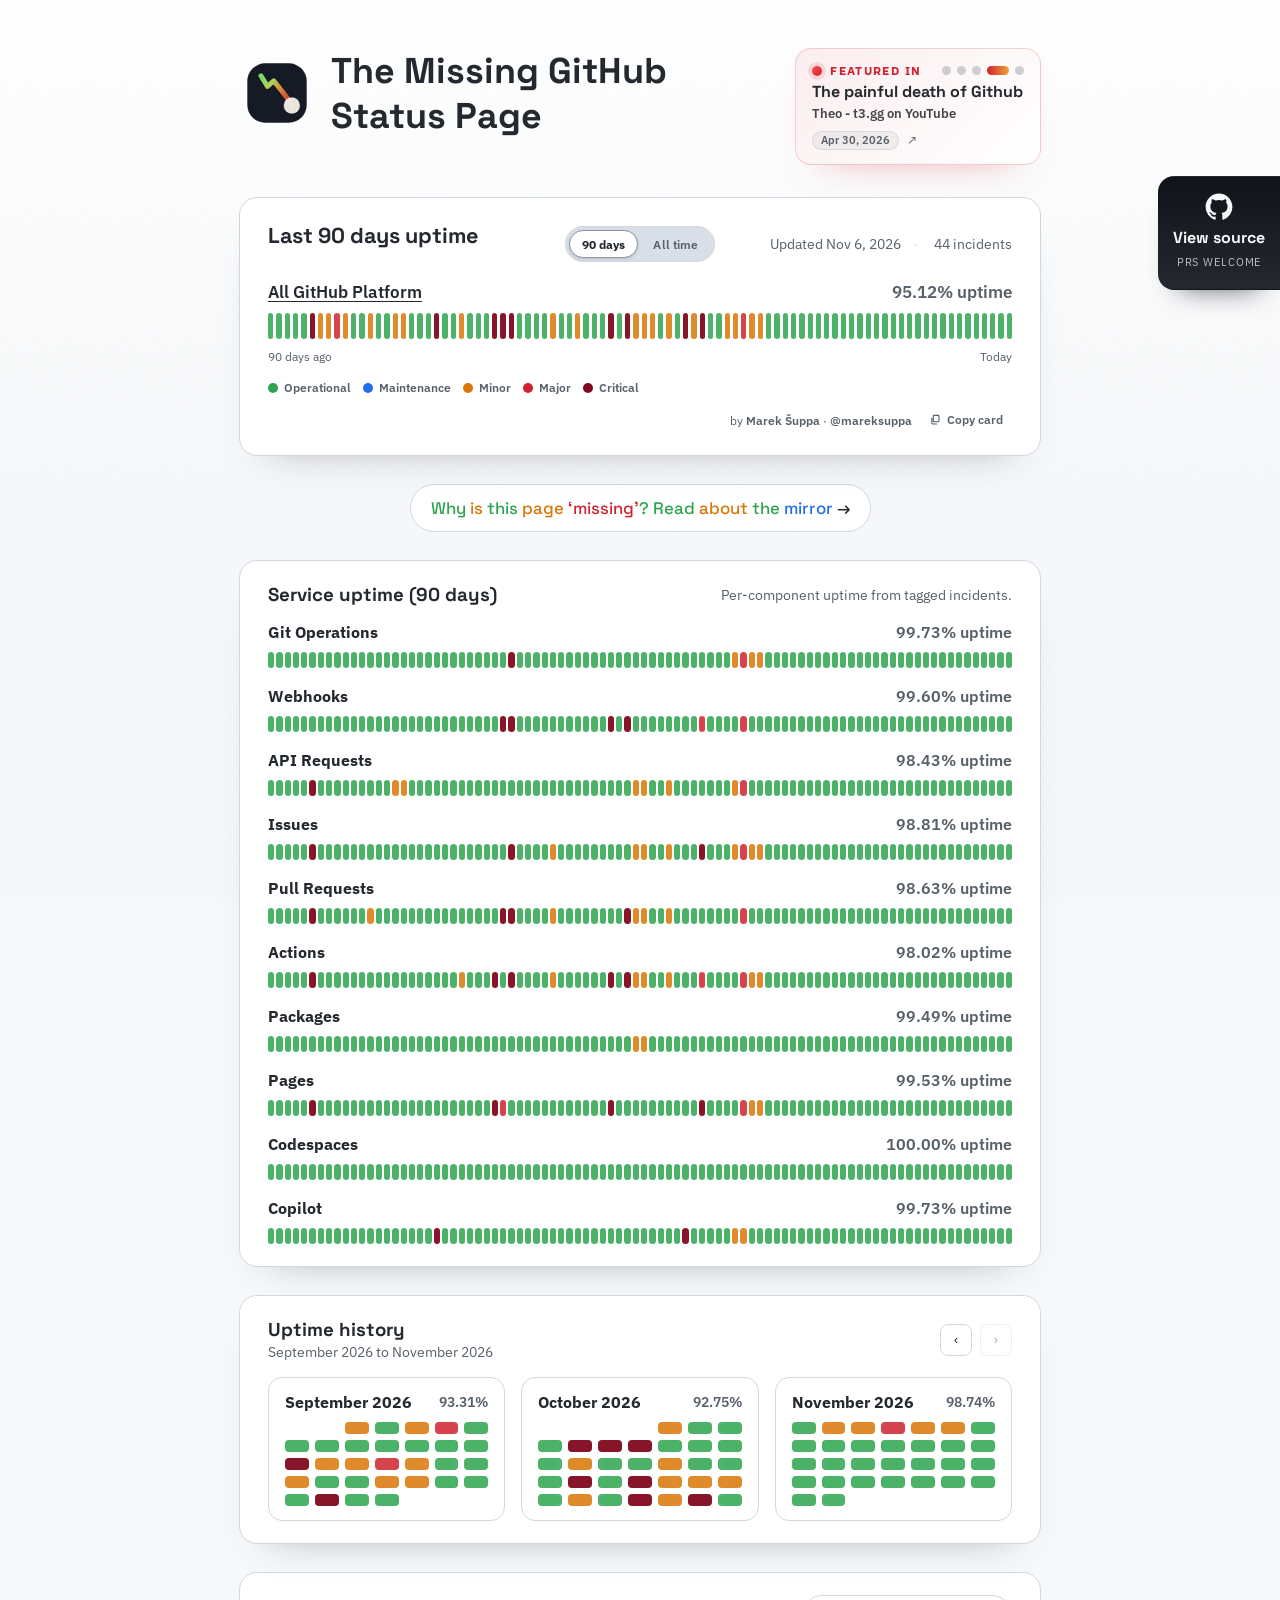
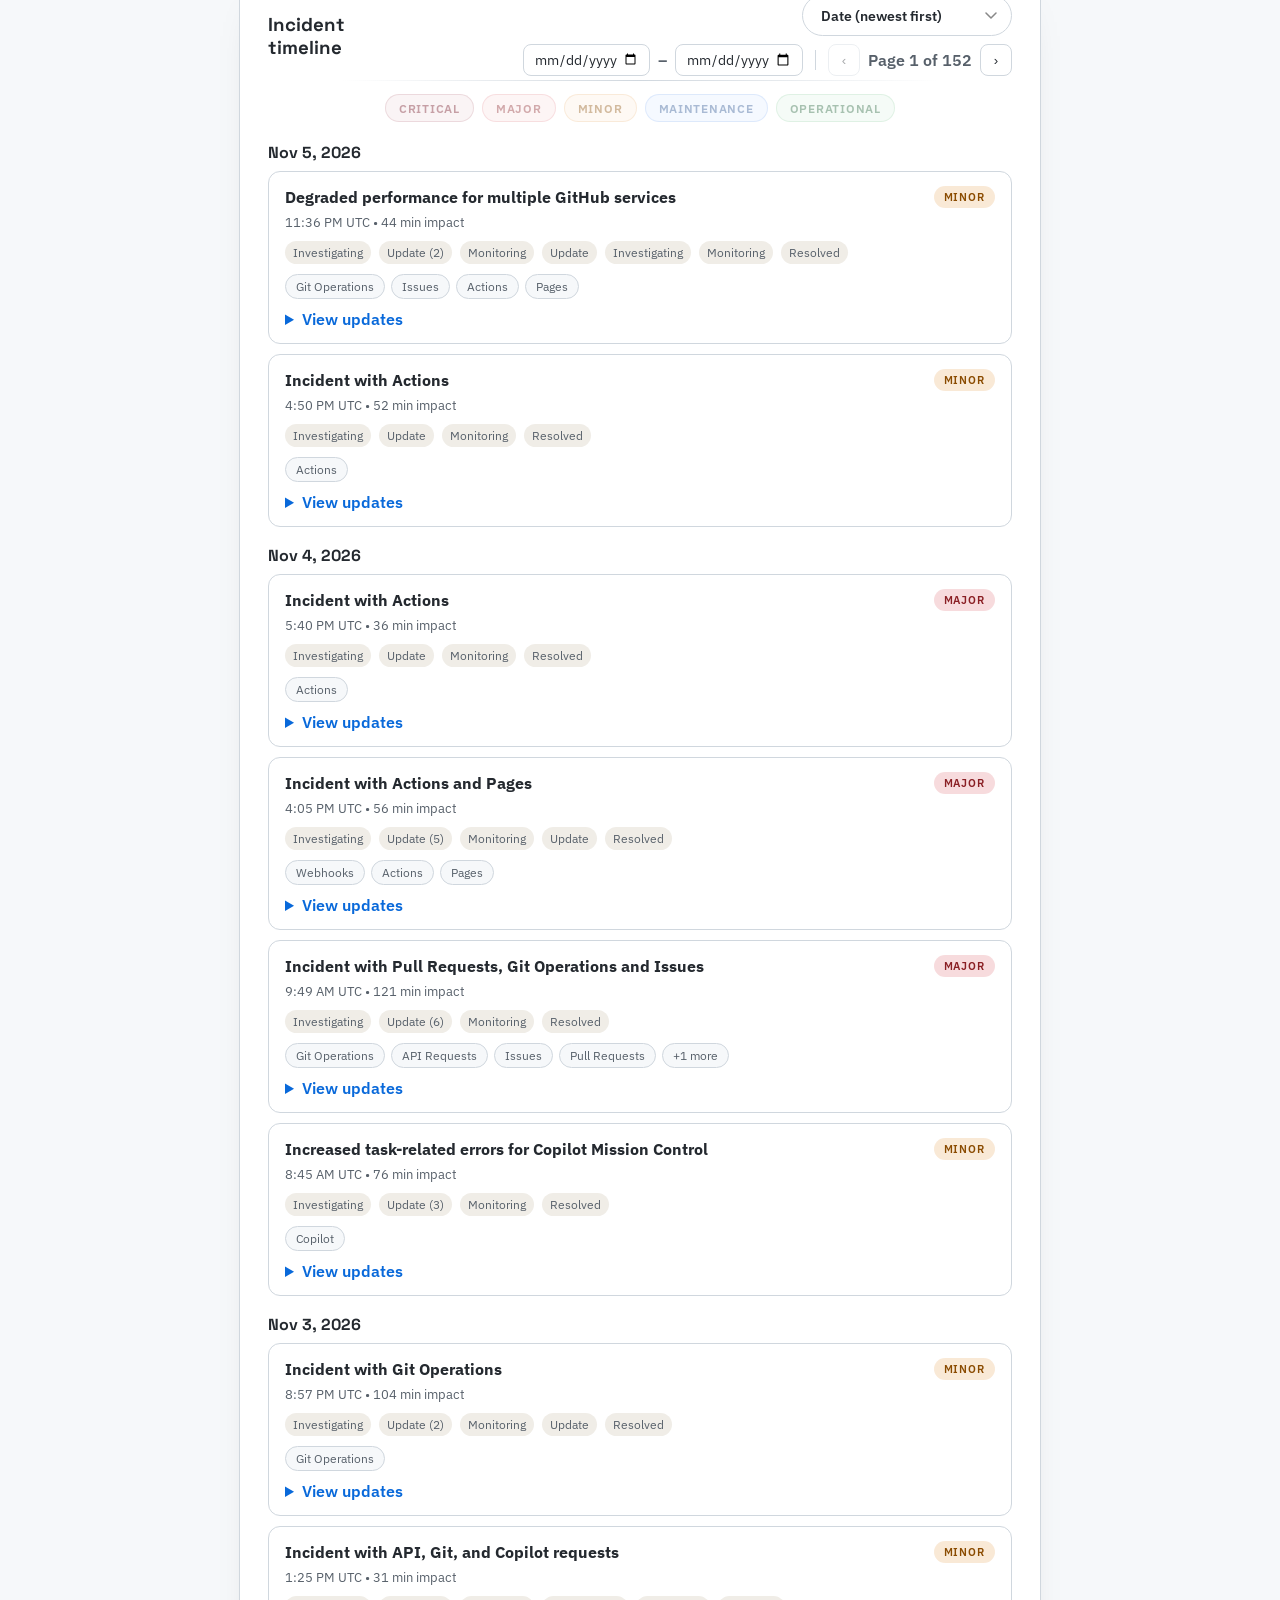
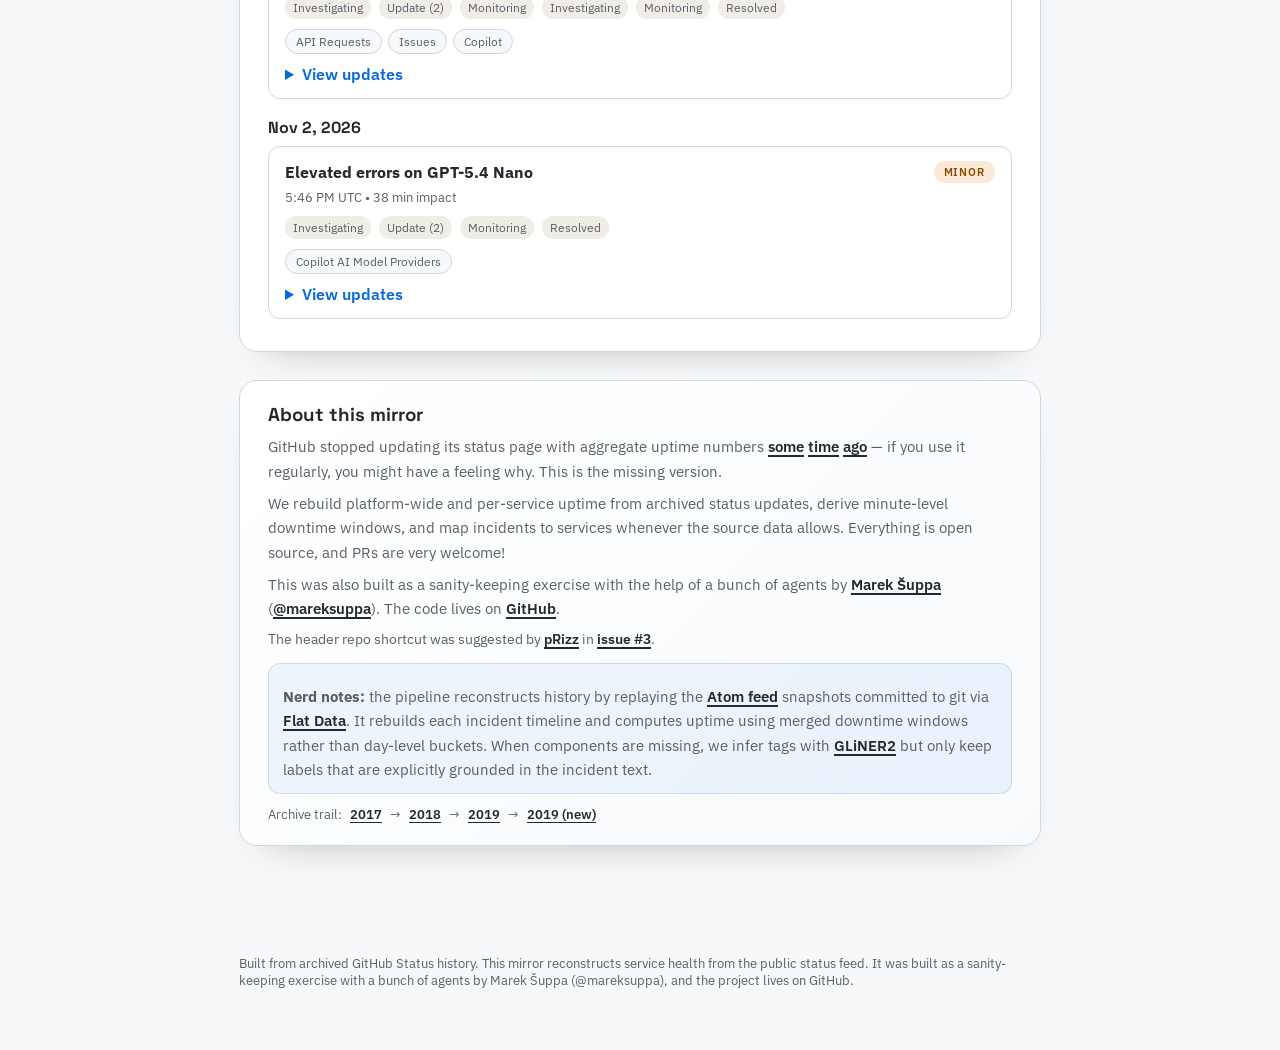
==== commit 07e3bba4: "Let visitors choose which GitHub products count toward uptime The platform label is now a control th" ====
--- a/site/index.html
+++ b/site/index.html
@@ -113,8 +113,24 @@
           >
             <div class="uptime-row">
               <div class="uptime-label">
-                <span>GitHub Platform</span>
+                <button
+                  type="button"
+                  class="product-filter-toggle"
+                  id="productFilterToggle"
+                  aria-expanded="false"
+                  aria-controls="productFilterPanel"
+                >All GitHub Platform</button>
                 <span class="uptime-percent" id="uptimePercent">—</span>
+              </div>
+              <div class="product-filter-panel" id="productFilterPanel" hidden>
+                <div class="product-filter-options" id="productFilterOptions"></div>
+                <div class="product-filter-footer">
+                  <button type="button" class="product-filter-all" id="productFilterAll">All products</button>
+                  <span class="product-filter-note">
+                    Incidents are matched to products by the tags GitHub lists, and by an inferred
+                    guess when it lists none, so a single product's figure is less exact.
+                  </span>
+                </div>
               </div>
               <div class="uptime-bars" id="uptimeBars"></div>
               <div class="uptime-tooltip" id="uptimeTooltip" aria-hidden="true"></div>
@@ -315,7 +331,7 @@
 
     <script src="uptime-history-chart.js" defer></script>
     <script src="uptime-view-url.js" defer></script>
-    <script src="component-windows.js" defer></script>
+    <script src="product-filter.js" defer></script>
     <script src="app.js" defer></script>
     <script>
       (() => {
--- a/site/styles.css
+++ b/site/styles.css
@@ -941,52 +941,6 @@
   }
 }
 
-/* Work-day filters on the daily view. Muted chrome so the chart stays the focus;
-   the time/zone inputs light up only while the work-hours toggle is on. */
-.daily-filters {
-  display: flex;
-  flex-wrap: wrap;
-  align-items: center;
-  gap: 8px 14px;
-  font-size: 0.82rem;
-  color: var(--muted);
-}
-
-.daily-filter-item {
-  display: inline-flex;
-  align-items: center;
-  gap: 6px;
-  cursor: pointer;
-  font-weight: 600;
-}
-
-.daily-filter-item input[type='checkbox'] {
-  accent-color: var(--accent);
-}
-
-.daily-filter-controls,
-/* Keeps a label and its select on the same line when the row wraps. */
-.daily-filter-group {
-  display: inline-flex;
-  align-items: center;
-  gap: 6px;
-}
-
-.daily-filters input[type='time'],
-.daily-filters select {
-  font: inherit;
-  color: var(--ink);
-  background: var(--icon-button-bg);
-  border: 1px solid var(--border);
-  border-radius: 6px;
-  padding: 3px 6px;
-}
-
-.daily-filters input[type='time']:disabled,
-.daily-filters select:disabled {
-  opacity: 0.45;
-}
-
 .uptime-history-figure {
   margin: 0;
   display: flex;
@@ -1085,6 +1039,87 @@
 .uptime-percent {
   color: var(--muted);
   font-weight: 600;
+}
+
+/* The platform name doubles as the control for choosing which products count, so it
+   keeps the label's typography and is only distinguished by its underline. */
+.product-filter-toggle {
+  appearance: none;
+  background: none;
+  border: 0;
+  padding: 0;
+  margin: 0;
+  font: inherit;
+  color: inherit;
+  text-align: left;
+  cursor: pointer;
+  text-decoration: underline;
+  text-decoration-thickness: 1px;
+  text-underline-offset: 3px;
+}
+
+.product-filter-toggle:hover {
+  text-decoration-thickness: 2px;
+}
+
+.product-filter-toggle:focus-visible,
+.product-filter-all:focus-visible {
+  outline: 2px solid var(--accent);
+  outline-offset: 2px;
+  border-radius: 4px;
+}
+
+.product-filter-panel {
+  display: flex;
+  flex-direction: column;
+  gap: 10px;
+  padding: 12px 14px;
+  border: 1px solid var(--border);
+  border-radius: 10px;
+}
+
+.product-filter-panel[hidden] {
+  display: none;
+}
+
+.product-filter-options {
+  display: grid;
+  grid-template-columns: repeat(auto-fill, minmax(150px, 1fr));
+  gap: 8px 16px;
+}
+
+.product-filter-option {
+  display: flex;
+  align-items: center;
+  gap: 8px;
+  font-size: 0.95rem;
+  cursor: pointer;
+}
+
+.product-filter-footer {
+  display: flex;
+  flex-wrap: wrap;
+  align-items: baseline;
+  gap: 6px 16px;
+  font-size: 0.82rem;
+  color: var(--muted);
+}
+
+.product-filter-all {
+  appearance: none;
+  background: none;
+  border: 0;
+  padding: 0;
+  font: inherit;
+  color: var(--accent);
+  cursor: pointer;
+  text-decoration: underline;
+}
+
+.product-filter-all:disabled {
+  color: var(--muted);
+  cursor: default;
+  text-decoration: none;
 }
 
 .uptime-bars {
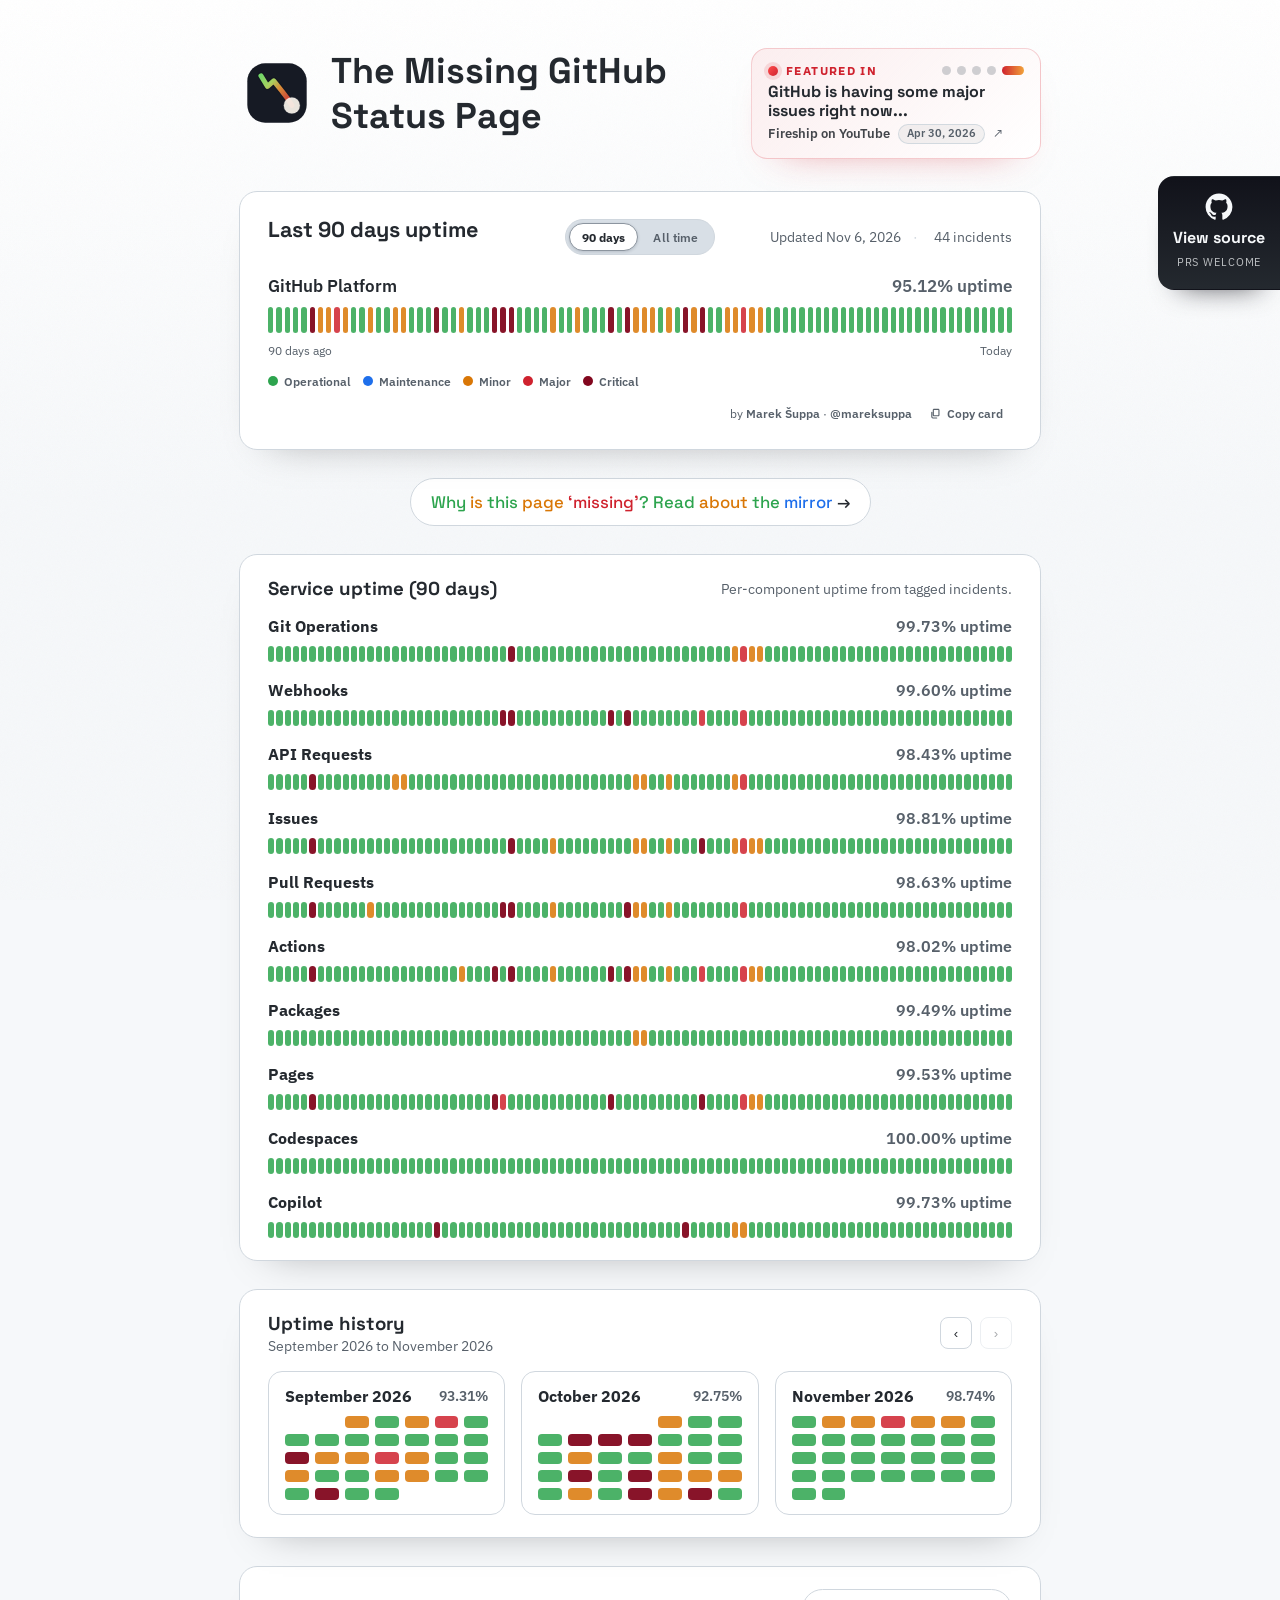
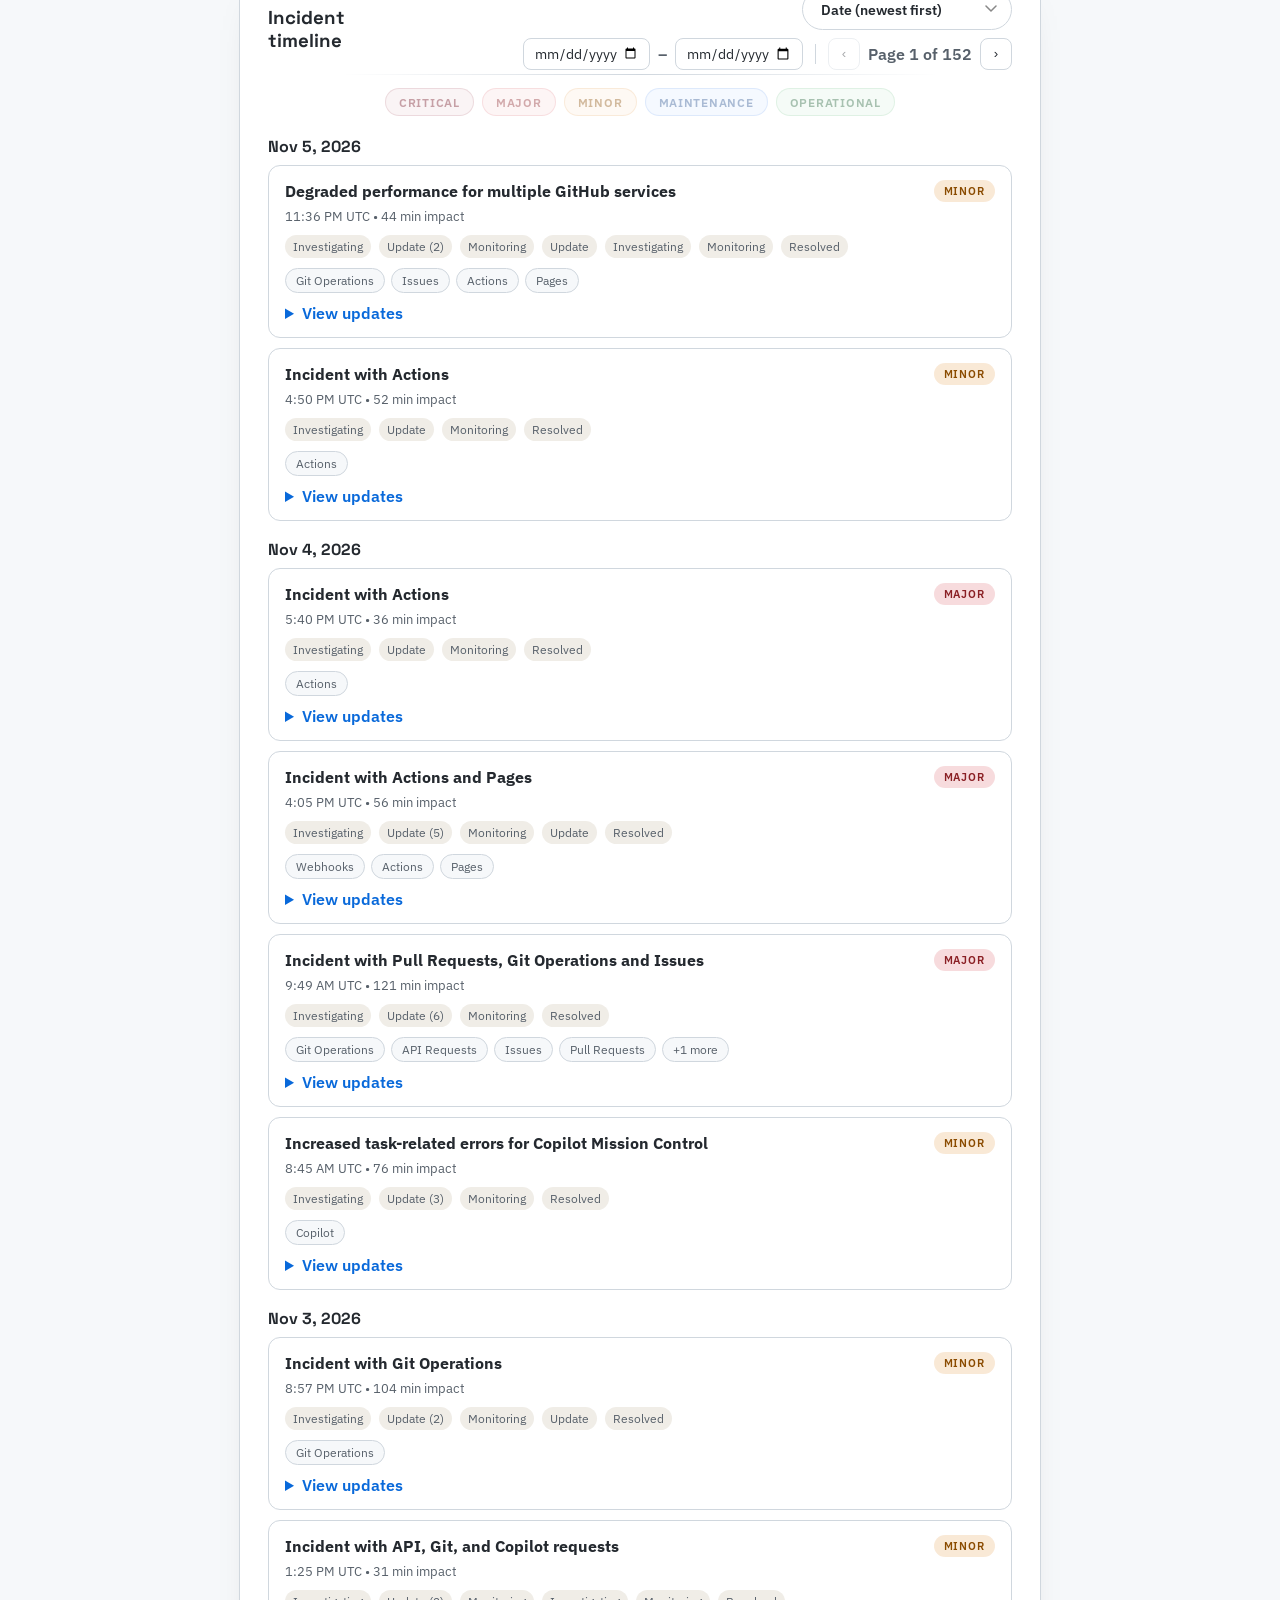
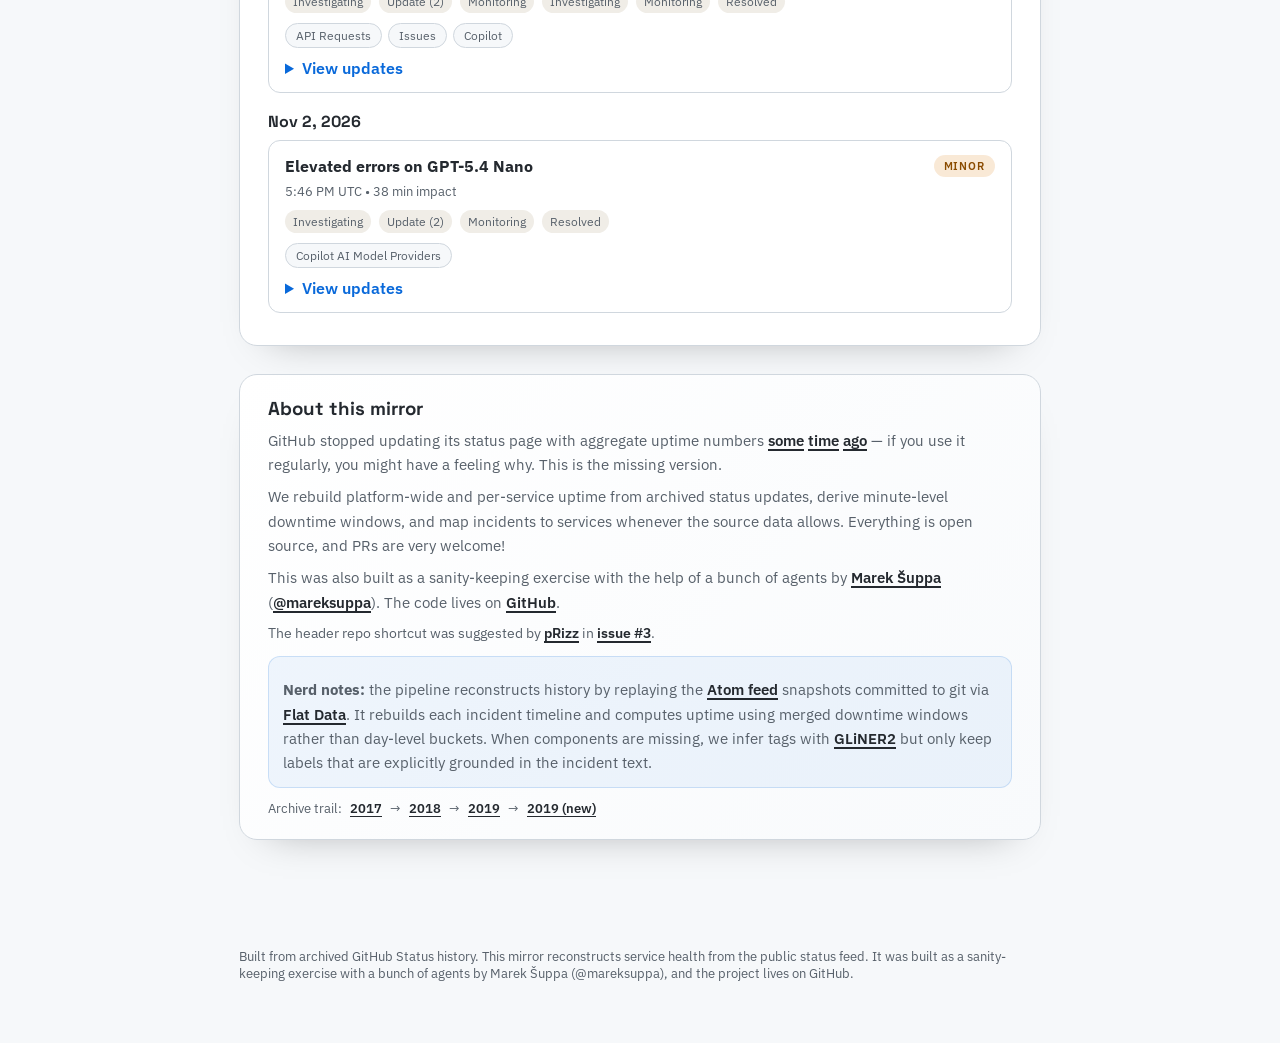
==== commit b37974d6: "feat(site): add a rolling window selector Add a Rolling window select to the All time view. The opti" ====
--- a/site/index.html
+++ b/site/index.html
@@ -113,24 +113,8 @@
           >
             <div class="uptime-row">
               <div class="uptime-label">
-                <button
-                  type="button"
-                  class="product-filter-toggle"
-                  id="productFilterToggle"
-                  aria-expanded="false"
-                  aria-controls="productFilterPanel"
-                >All GitHub Platform</button>
+                <span>GitHub Platform</span>
                 <span class="uptime-percent" id="uptimePercent">—</span>
-              </div>
-              <div class="product-filter-panel" id="productFilterPanel" hidden>
-                <div class="product-filter-options" id="productFilterOptions"></div>
-                <div class="product-filter-footer">
-                  <button type="button" class="product-filter-all" id="productFilterAll">All products</button>
-                  <span class="product-filter-note">
-                    Incidents are matched to products by the tags GitHub lists, and by an inferred
-                    guess when it lists none, so a single product's figure is less exact.
-                  </span>
-                </div>
               </div>
               <div class="uptime-bars" id="uptimeBars"></div>
               <div class="uptime-tooltip" id="uptimeTooltip" aria-hidden="true"></div>
@@ -154,6 +138,14 @@
             aria-labelledby="uptimeViewBtnAll"
             hidden
           >
+            <div class="uptime-window-control">
+              <label class="uptime-window-label" for="uptimeWindowSelect">Rolling window</label>
+              <select
+                class="sort-select uptime-window-select"
+                id="uptimeWindowSelect"
+                autocomplete="off"
+              ></select>
+            </div>
             <div class="uptime-row uptime-row-all">
               <div class="alltime-stats" id="allTimeStats"></div>
               <figure class="uptime-history-figure">
@@ -331,7 +323,6 @@
 
     <script src="uptime-history-chart.js" defer></script>
     <script src="uptime-view-url.js" defer></script>
-    <script src="product-filter.js" defer></script>
     <script src="app.js" defer></script>
     <script>
       (() => {
--- a/site/styles.css
+++ b/site/styles.css
@@ -893,6 +893,22 @@
   gap: 14px;
 }
 
+/* The window control sits above the stats. It wraps on narrow screens so the
+   six presets never push the panel wider than the viewport. */
+.uptime-window-control {
+  display: flex;
+  align-items: center;
+  gap: 12px;
+  flex-wrap: wrap;
+  margin-bottom: 12px;
+}
+
+.uptime-window-label {
+  color: var(--muted);
+  font-size: 0.78rem;
+  font-weight: 600;
+}
+
 /* Lifetime uptime alongside the best and worst rolling windows, so the headline
    figure reads as one point in a range rather than a verdict on its own. */
 .alltime-stats {
@@ -1039,87 +1055,6 @@
 .uptime-percent {
   color: var(--muted);
   font-weight: 600;
-}
-
-/* The platform name doubles as the control for choosing which products count, so it
-   keeps the label's typography and is only distinguished by its underline. */
-.product-filter-toggle {
-  appearance: none;
-  background: none;
-  border: 0;
-  padding: 0;
-  margin: 0;
-  font: inherit;
-  color: inherit;
-  text-align: left;
-  cursor: pointer;
-  text-decoration: underline;
-  text-decoration-thickness: 1px;
-  text-underline-offset: 3px;
-}
-
-.product-filter-toggle:hover {
-  text-decoration-thickness: 2px;
-}
-
-.product-filter-toggle:focus-visible,
-.product-filter-all:focus-visible {
-  outline: 2px solid var(--accent);
-  outline-offset: 2px;
-  border-radius: 4px;
-}
-
-.product-filter-panel {
-  display: flex;
-  flex-direction: column;
-  gap: 10px;
-  padding: 12px 14px;
-  border: 1px solid var(--border);
-  border-radius: 10px;
-}
-
-.product-filter-panel[hidden] {
-  display: none;
-}
-
-.product-filter-options {
-  display: grid;
-  grid-template-columns: repeat(auto-fill, minmax(150px, 1fr));
-  gap: 8px 16px;
-}
-
-.product-filter-option {
-  display: flex;
-  align-items: center;
-  gap: 8px;
-  font-size: 0.95rem;
-  cursor: pointer;
-}
-
-.product-filter-footer {
-  display: flex;
-  flex-wrap: wrap;
-  align-items: baseline;
-  gap: 6px 16px;
-  font-size: 0.82rem;
-  color: var(--muted);
-}
-
-.product-filter-all {
-  appearance: none;
-  background: none;
-  border: 0;
-  padding: 0;
-  font: inherit;
-  color: var(--accent);
-  cursor: pointer;
-  text-decoration: underline;
-}
-
-.product-filter-all:disabled {
-  color: var(--muted);
-  cursor: default;
-  text-decoration: none;
 }
 
 .uptime-bars {
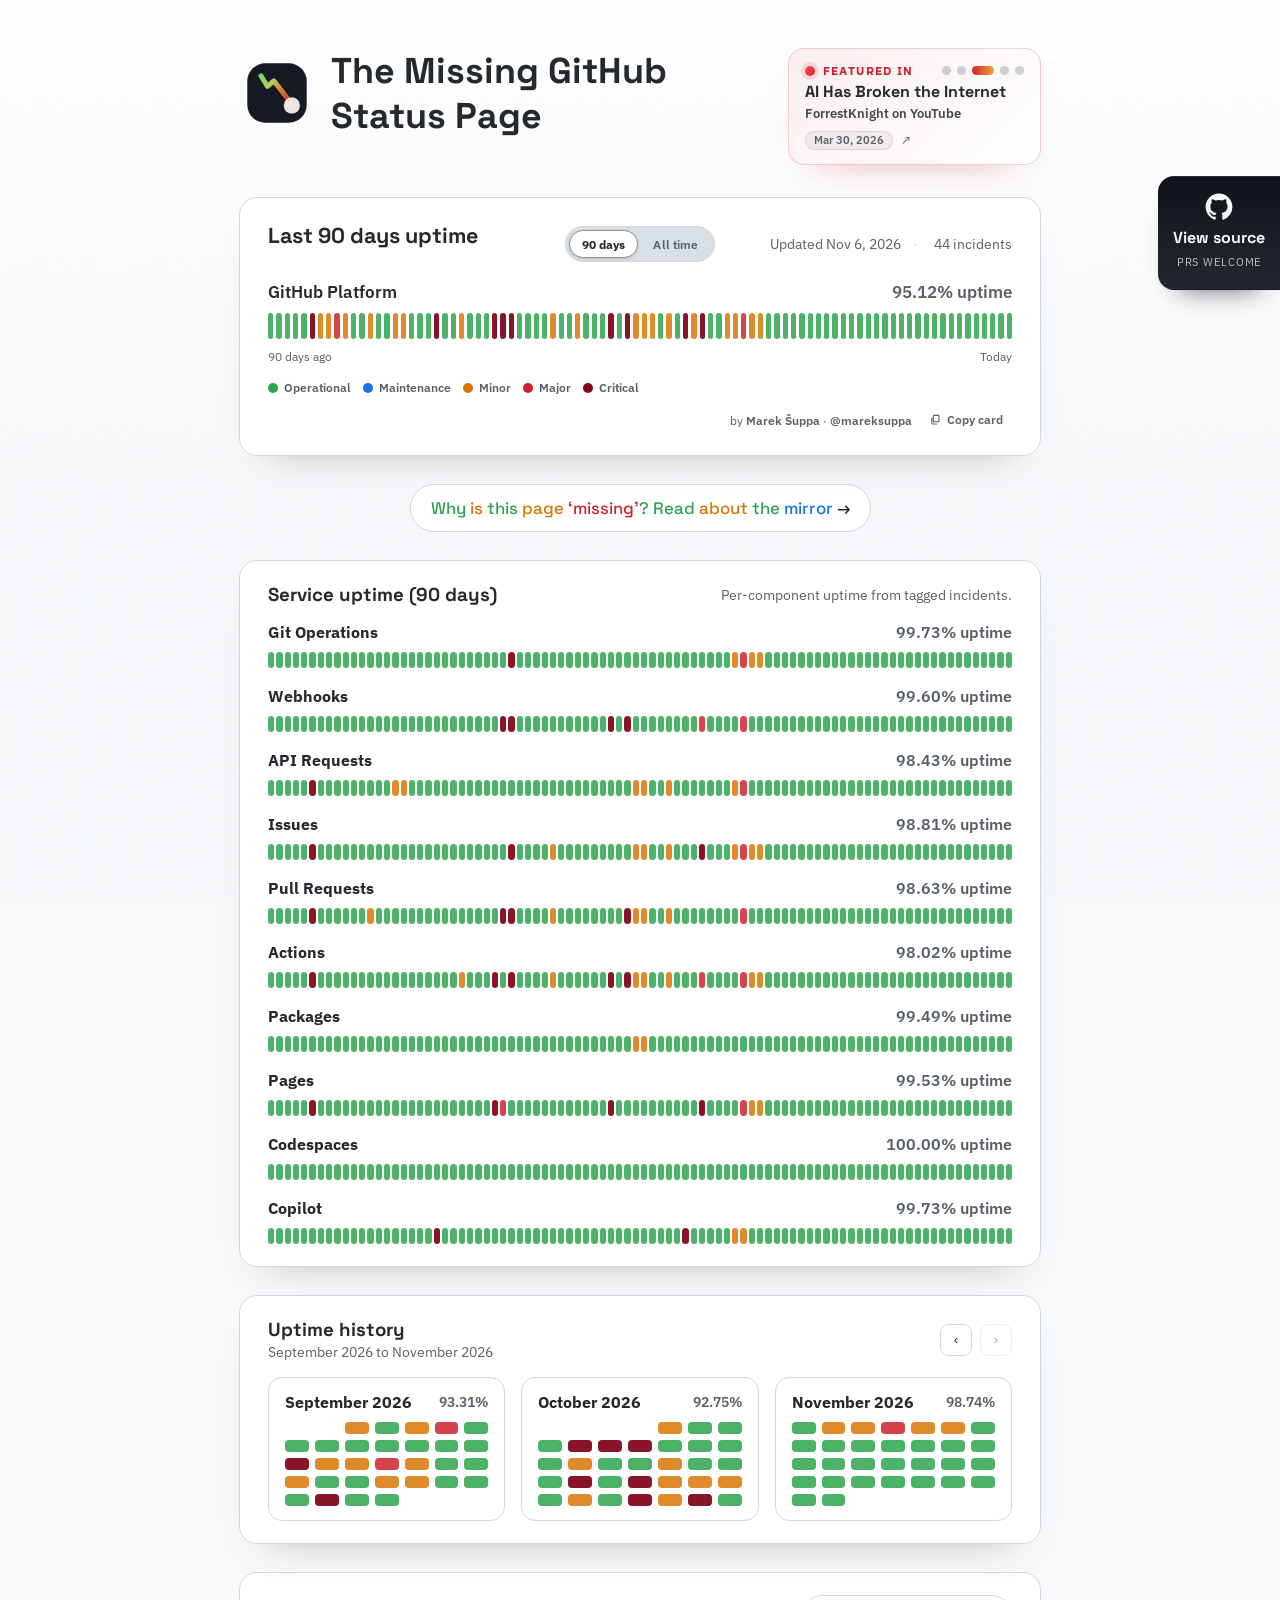
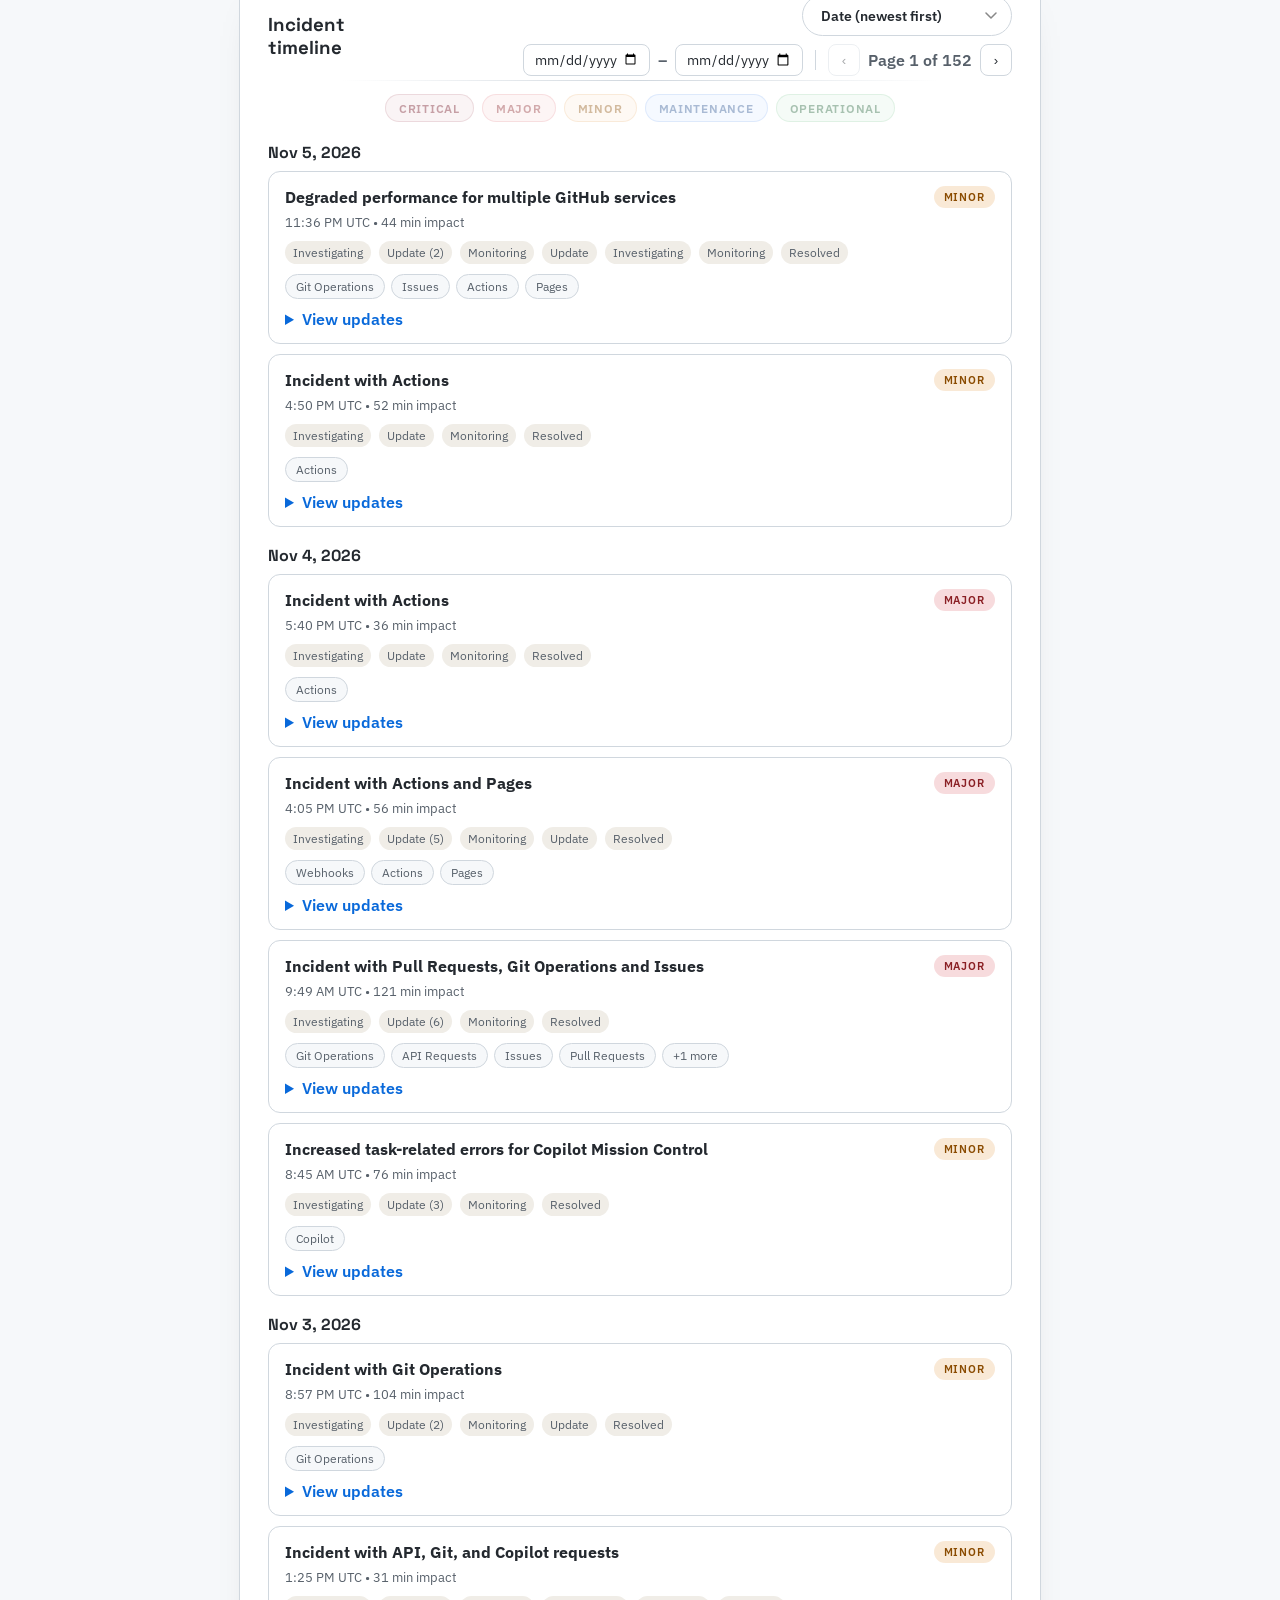
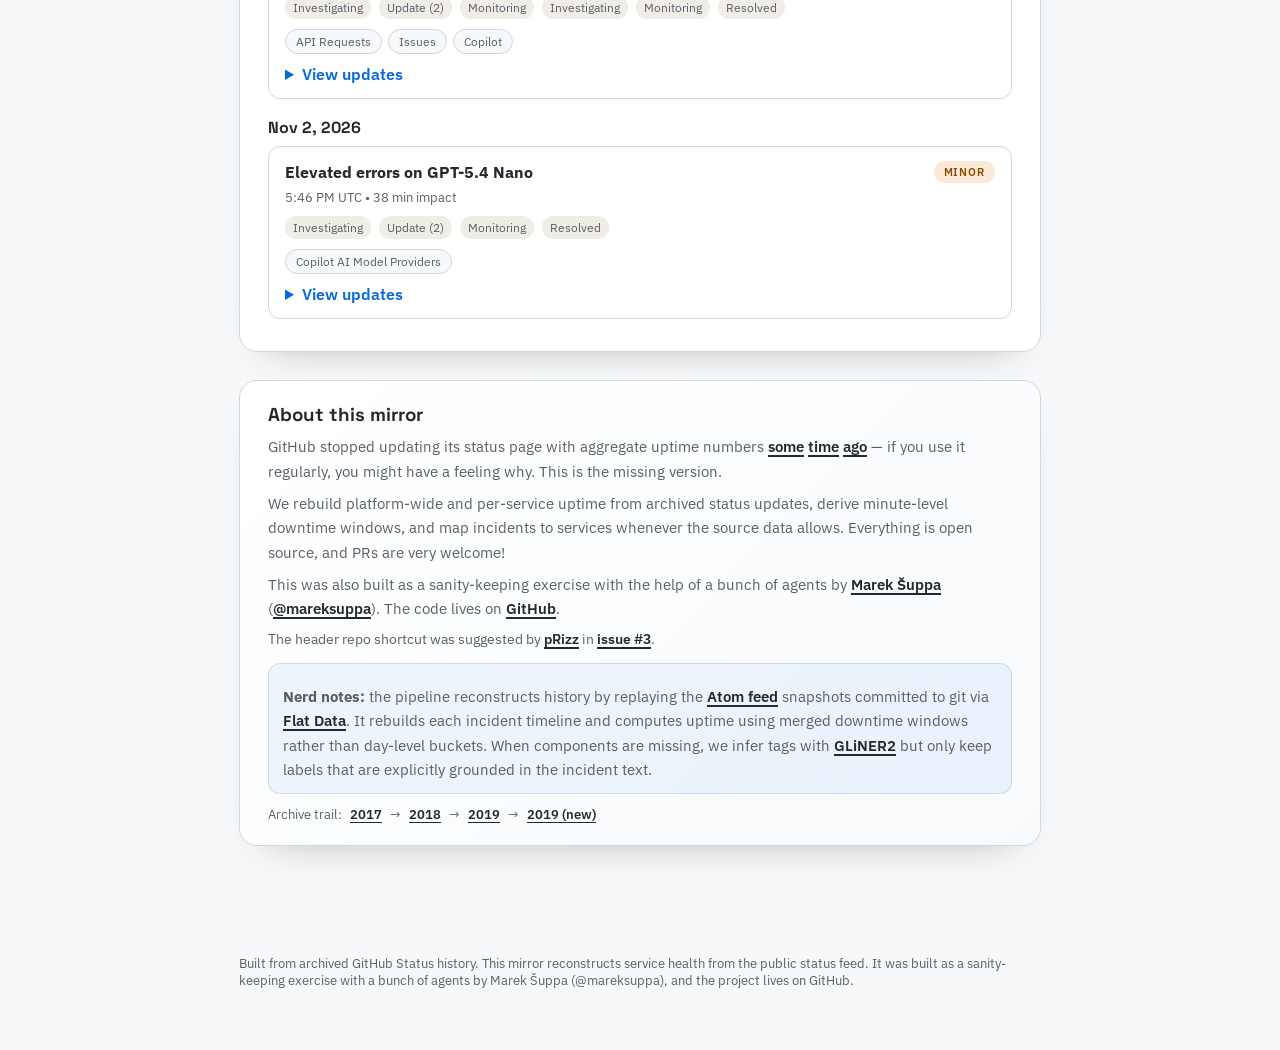
==== commit dadfcf9c: "Merge 7ee70d06d41749da4c37a59fc84b547bbb571dc5 into 2aed7ac224e73bb2be11d639a2bffdc79a7c7ec8" ====
--- a/site/index.html
+++ b/site/index.html
@@ -138,14 +138,6 @@
             aria-labelledby="uptimeViewBtnAll"
             hidden
           >
-            <div class="uptime-window-control">
-              <label class="uptime-window-label" for="uptimeWindowSelect">Rolling window</label>
-              <select
-                class="sort-select uptime-window-select"
-                id="uptimeWindowSelect"
-                autocomplete="off"
-              ></select>
-            </div>
             <div class="uptime-row uptime-row-all">
               <div class="alltime-stats" id="allTimeStats"></div>
               <figure class="uptime-history-figure">
@@ -323,6 +315,7 @@
 
     <script src="uptime-history-chart.js" defer></script>
     <script src="uptime-view-url.js" defer></script>
+    <script src="component-windows.js" defer></script>
     <script src="app.js" defer></script>
     <script>
       (() => {
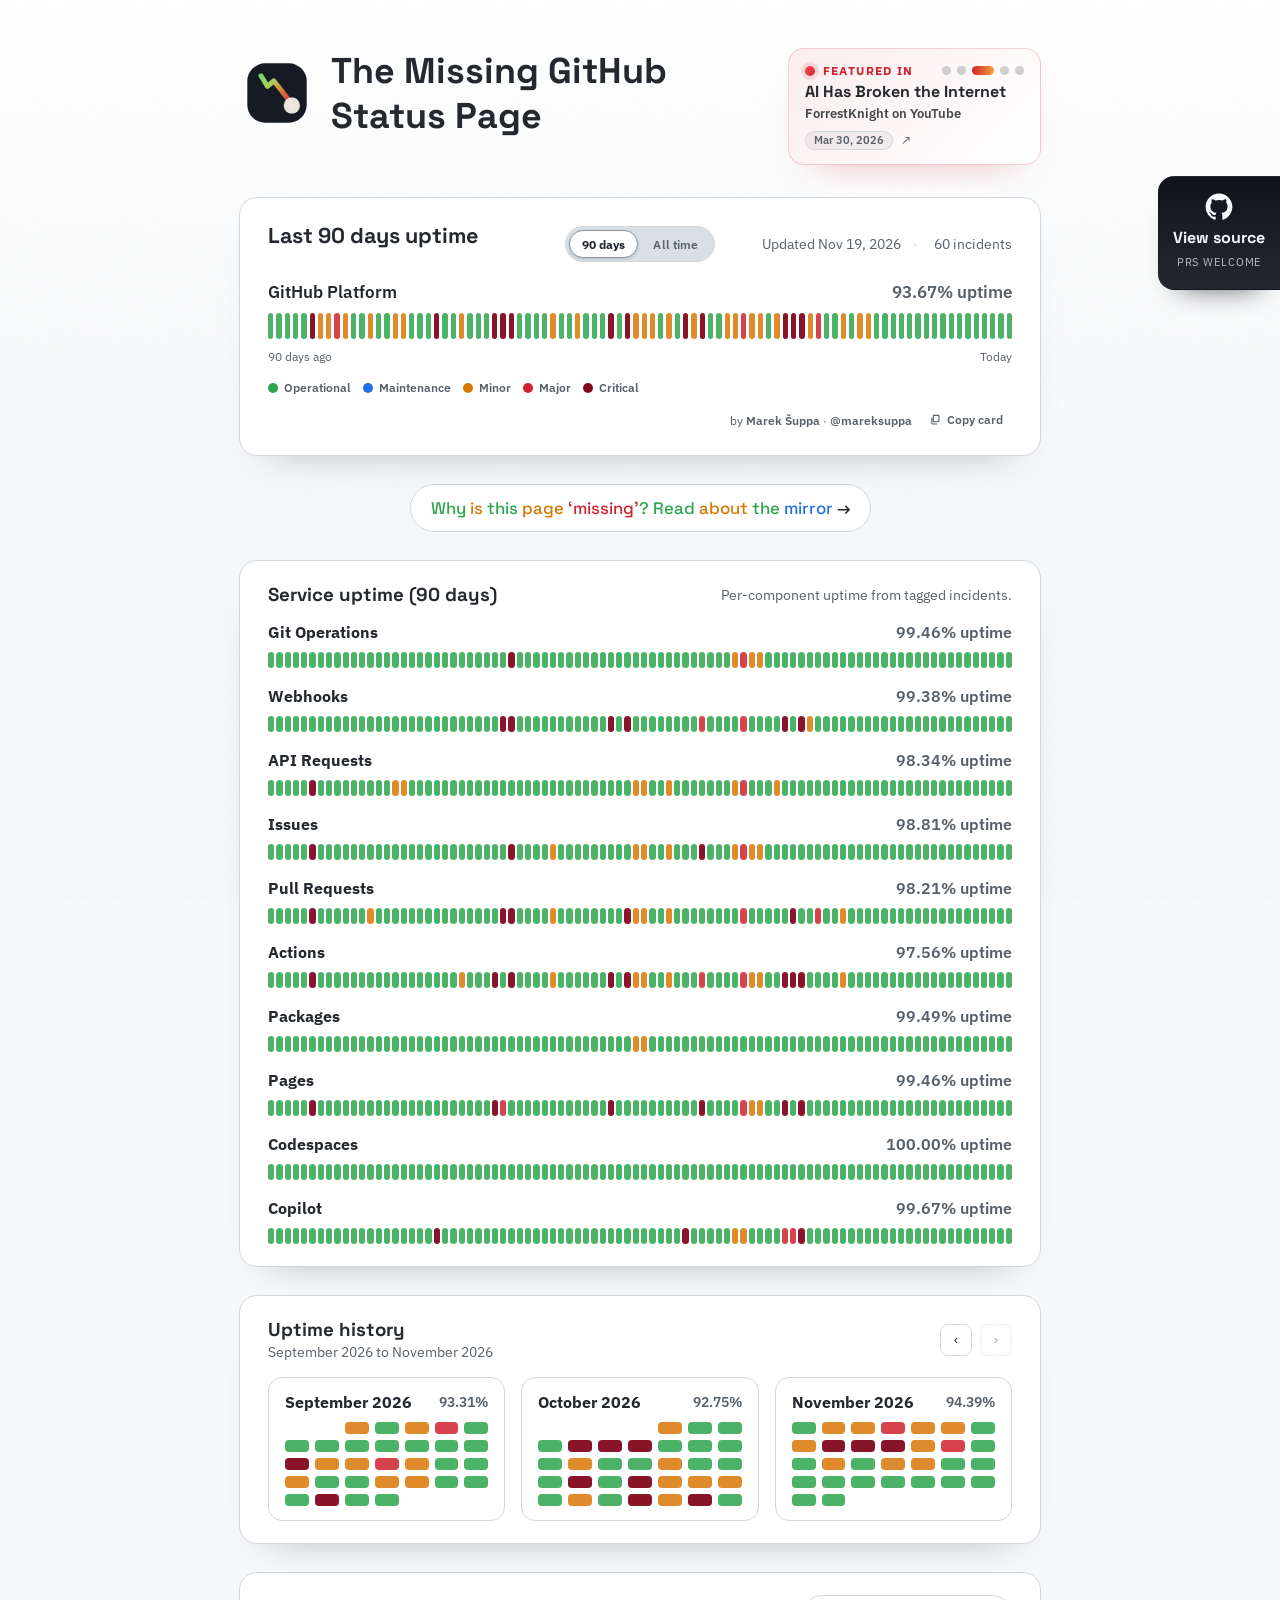
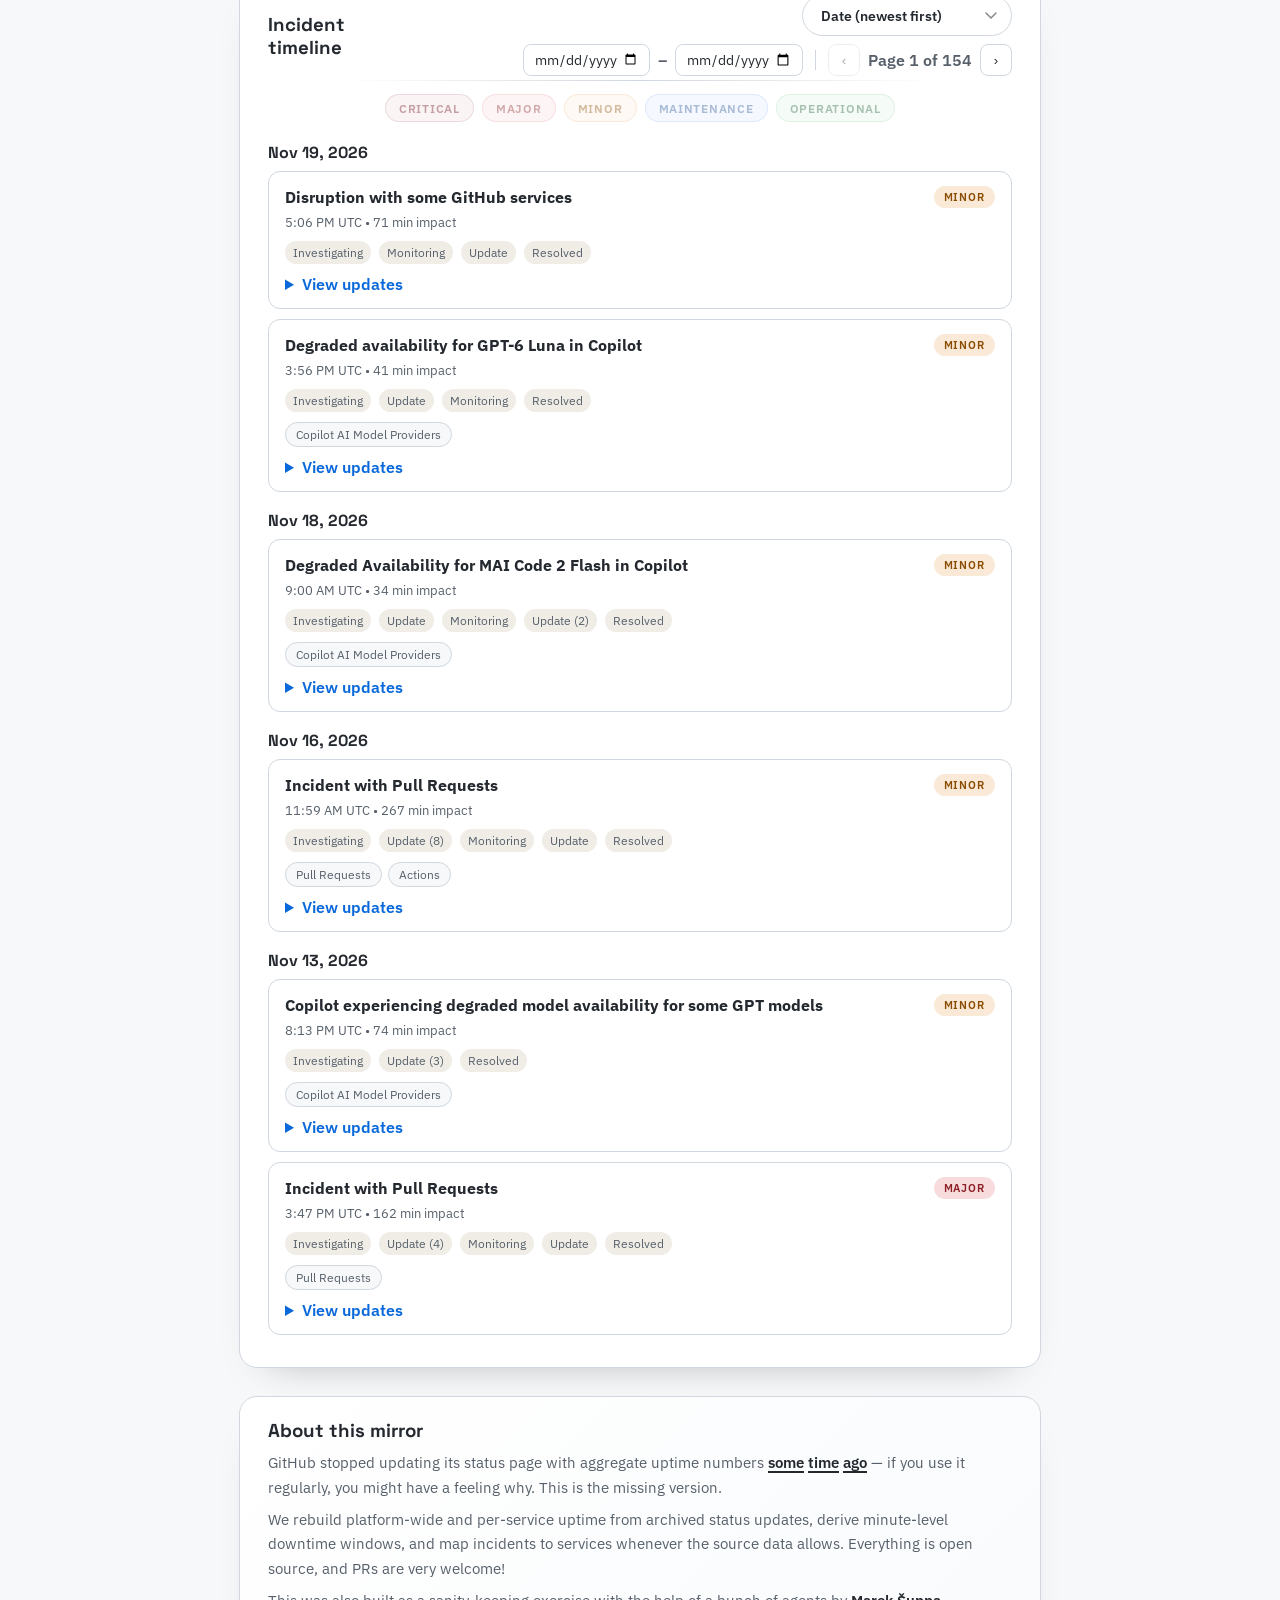
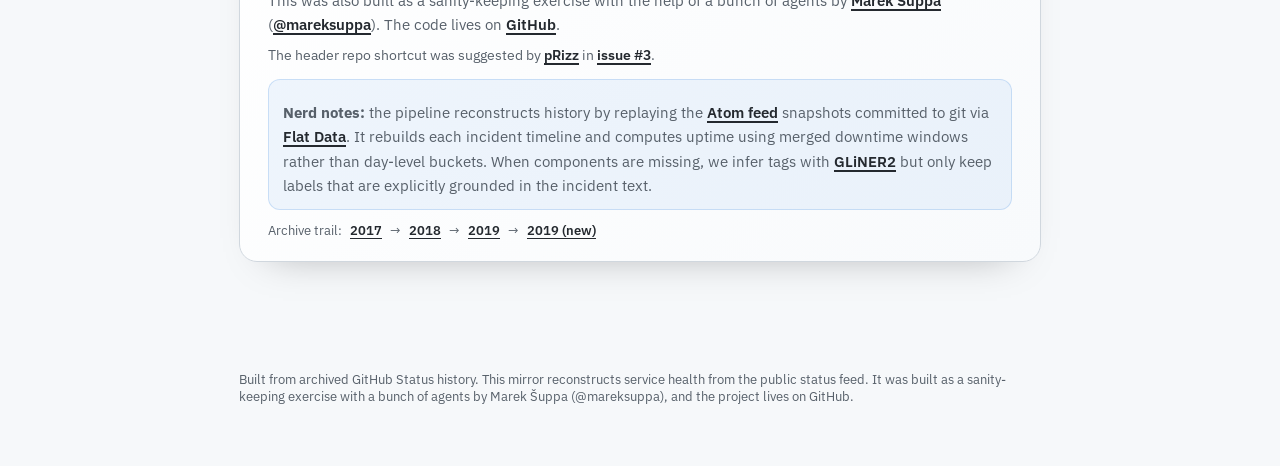
==== commit ecb8a7d4: "Merge 0ae65b960116ed201c5701f735c068a4adf11e92 into fa167a1883ad1b0633c01b5fac9b64115a98a29f" ====
--- a/site/index.html
+++ b/site/index.html
@@ -138,6 +138,14 @@
             aria-labelledby="uptimeViewBtnAll"
             hidden
           >
+            <div class="uptime-window-control">
+              <label class="uptime-window-label" for="uptimeWindowSelect">Rolling window</label>
+              <select
+                class="sort-select uptime-window-select"
+                id="uptimeWindowSelect"
+                autocomplete="off"
+              ></select>
+            </div>
             <div class="uptime-row uptime-row-all">
               <div class="alltime-stats" id="allTimeStats"></div>
               <figure class="uptime-history-figure">
@@ -315,7 +323,6 @@
 
     <script src="uptime-history-chart.js" defer></script>
     <script src="uptime-view-url.js" defer></script>
-    <script src="component-windows.js" defer></script>
     <script src="app.js" defer></script>
     <script>
       (() => {
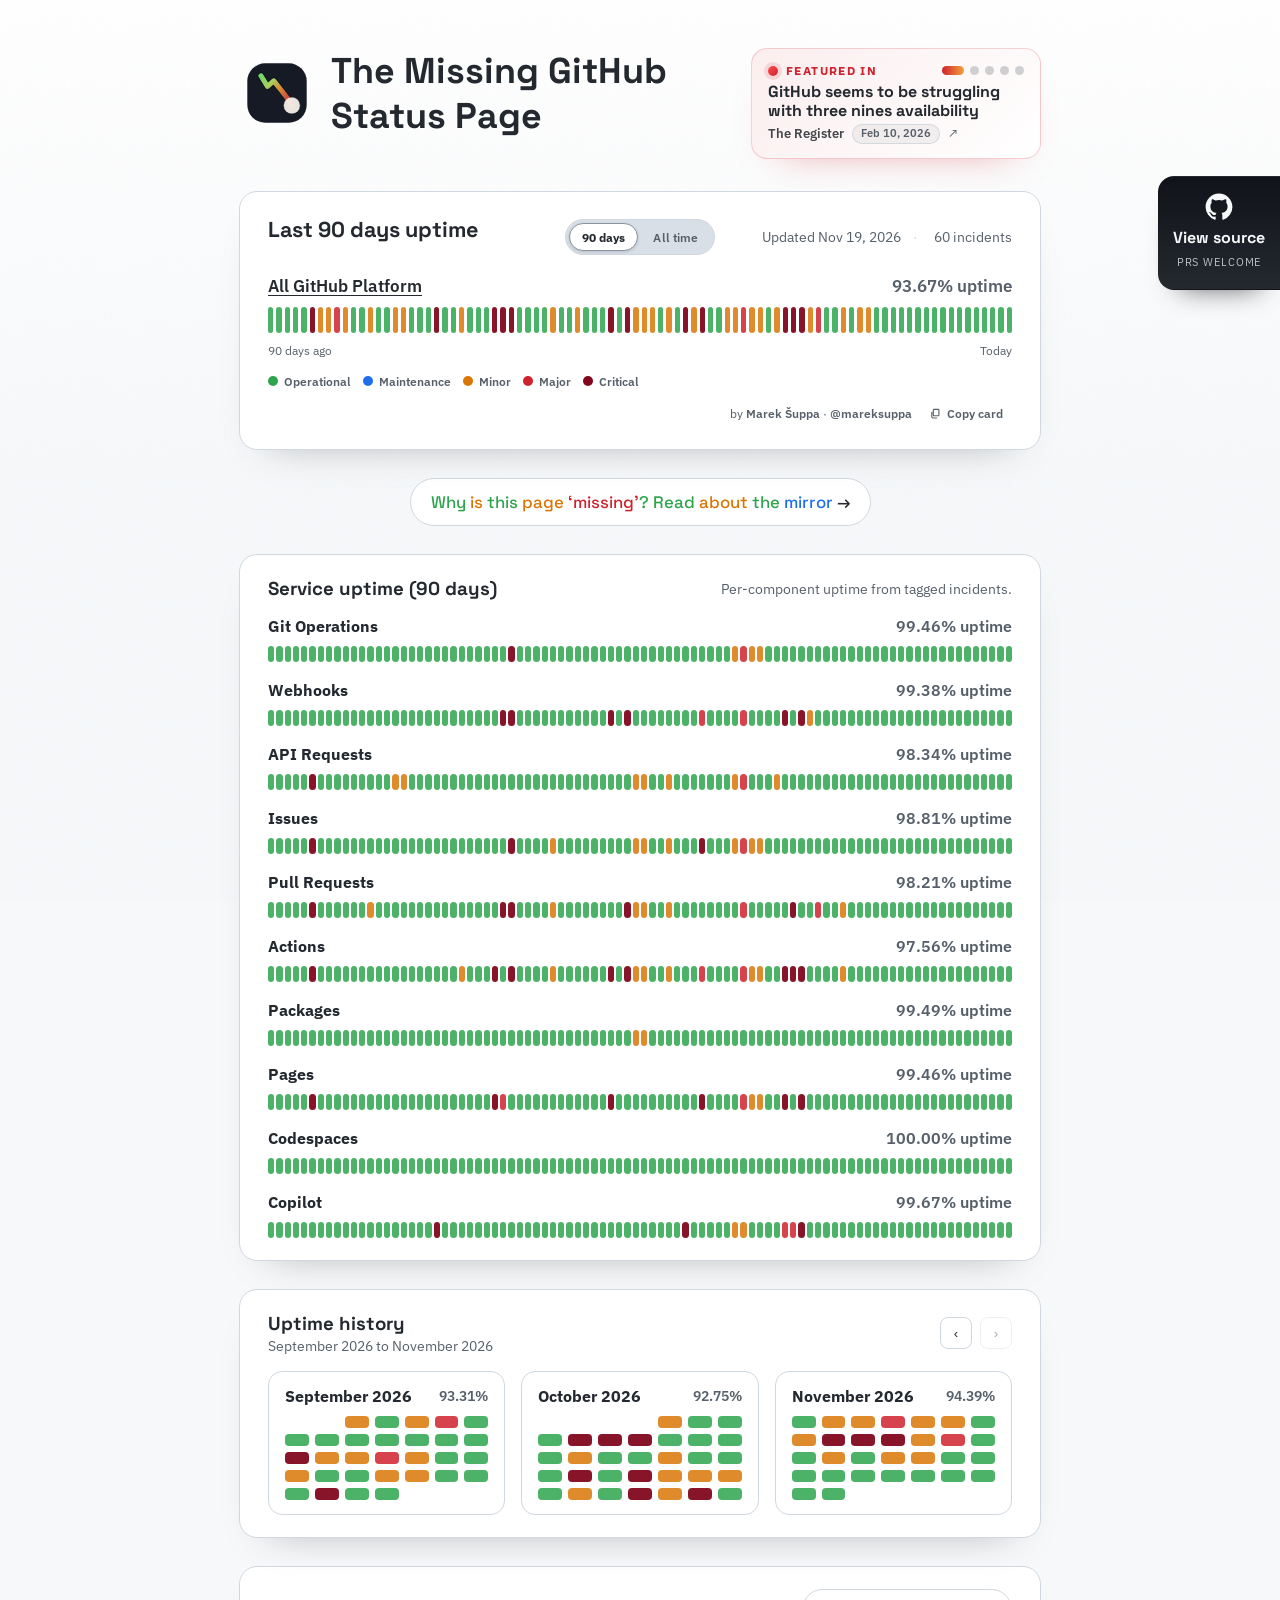
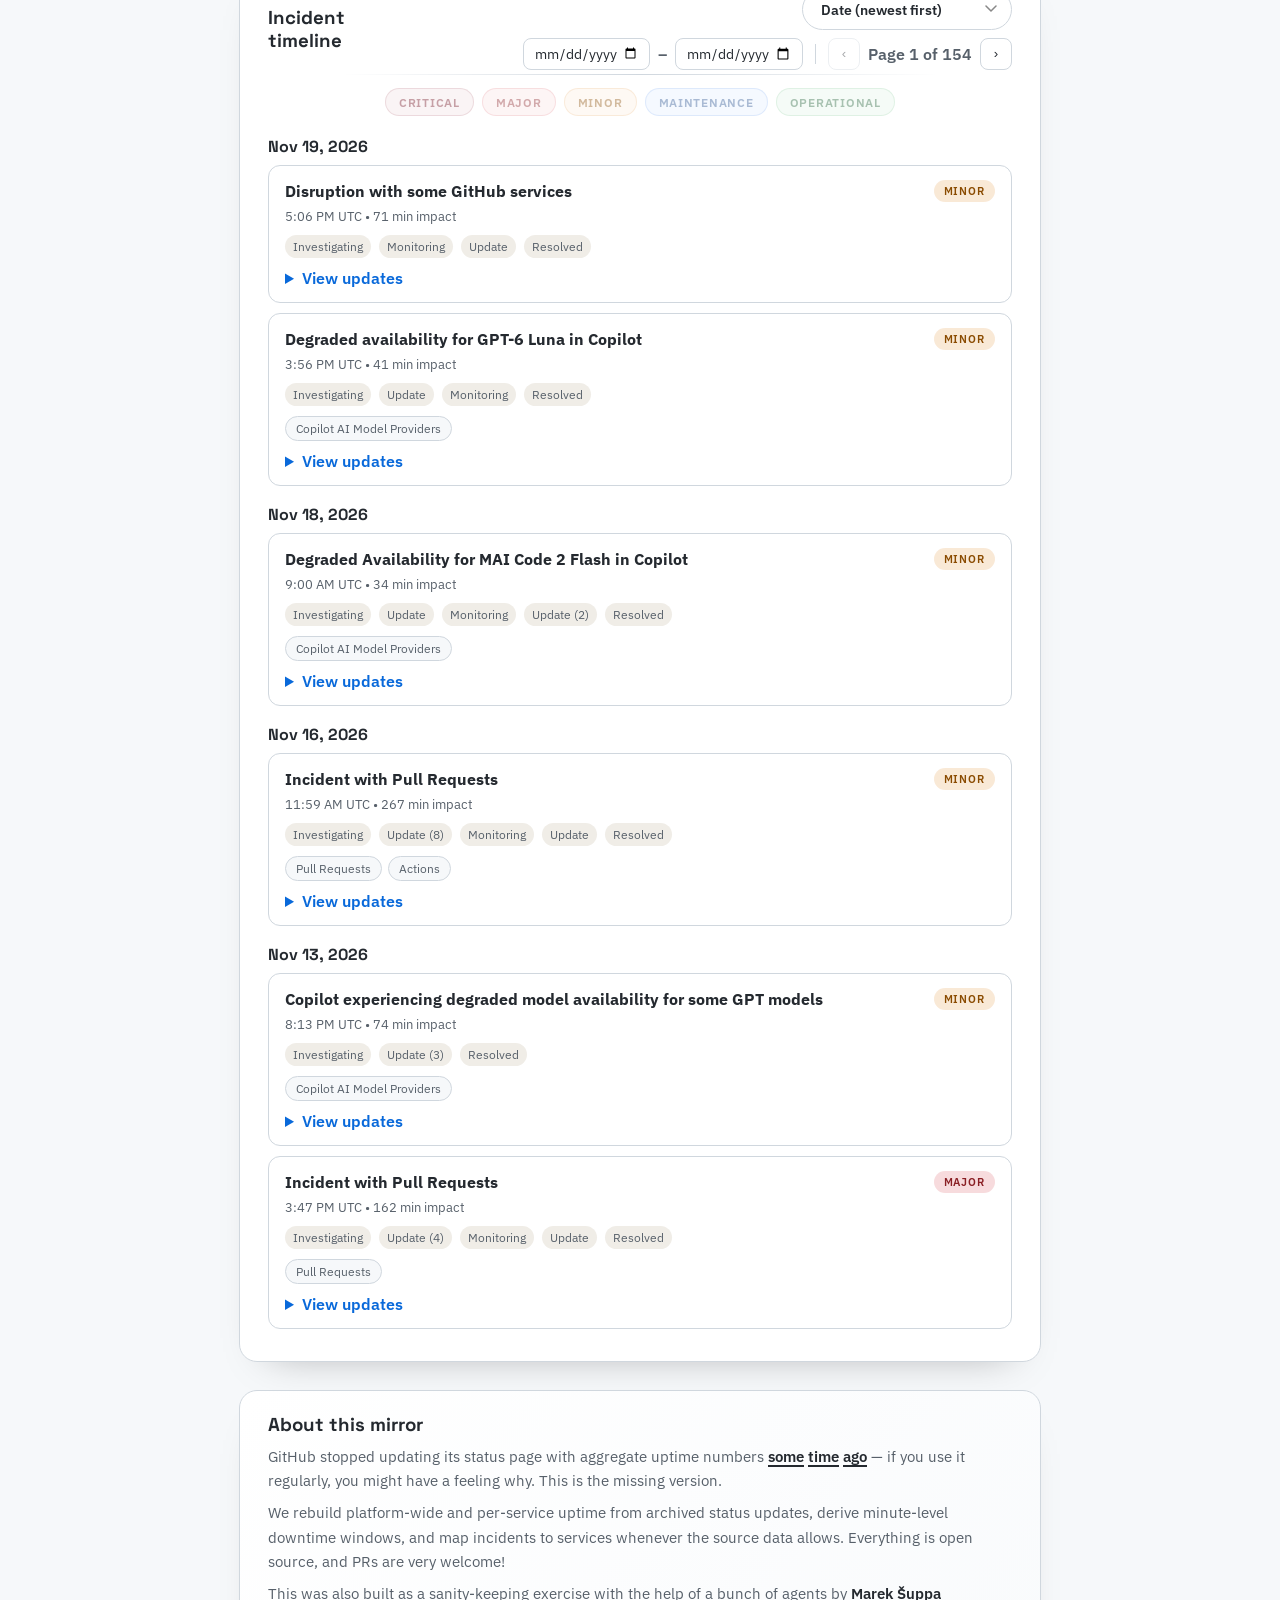
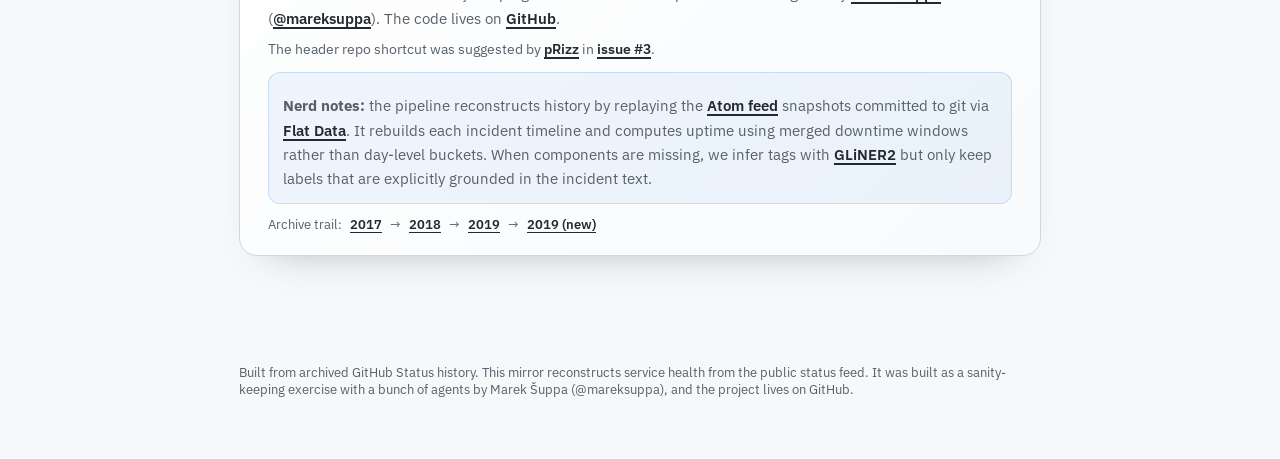
==== commit 4b7fb41f: "Merge 07e3bba4ddb64aac0fda3ca1a4baa7210ebbd6bb into fa167a1883ad1b0633c01b5fac9b64115a98a29f" ====
--- a/site/index.html
+++ b/site/index.html
@@ -113,8 +113,24 @@
           >
             <div class="uptime-row">
               <div class="uptime-label">
-                <span>GitHub Platform</span>
+                <button
+                  type="button"
+                  class="product-filter-toggle"
+                  id="productFilterToggle"
+                  aria-expanded="false"
+                  aria-controls="productFilterPanel"
+                >All GitHub Platform</button>
                 <span class="uptime-percent" id="uptimePercent">—</span>
+              </div>
+              <div class="product-filter-panel" id="productFilterPanel" hidden>
+                <div class="product-filter-options" id="productFilterOptions"></div>
+                <div class="product-filter-footer">
+                  <button type="button" class="product-filter-all" id="productFilterAll">All products</button>
+                  <span class="product-filter-note">
+                    Incidents are matched to products by the tags GitHub lists, and by an inferred
+                    guess when it lists none, so a single product's figure is less exact.
+                  </span>
+                </div>
               </div>
               <div class="uptime-bars" id="uptimeBars"></div>
               <div class="uptime-tooltip" id="uptimeTooltip" aria-hidden="true"></div>
@@ -138,14 +154,6 @@
             aria-labelledby="uptimeViewBtnAll"
             hidden
           >
-            <div class="uptime-window-control">
-              <label class="uptime-window-label" for="uptimeWindowSelect">Rolling window</label>
-              <select
-                class="sort-select uptime-window-select"
-                id="uptimeWindowSelect"
-                autocomplete="off"
-              ></select>
-            </div>
             <div class="uptime-row uptime-row-all">
               <div class="alltime-stats" id="allTimeStats"></div>
               <figure class="uptime-history-figure">
@@ -323,6 +331,7 @@
 
     <script src="uptime-history-chart.js" defer></script>
     <script src="uptime-view-url.js" defer></script>
+    <script src="product-filter.js" defer></script>
     <script src="app.js" defer></script>
     <script>
       (() => {
--- a/site/styles.css
+++ b/site/styles.css
@@ -893,22 +893,6 @@
   gap: 14px;
 }
 
-/* The window control sits above the stats. It wraps on narrow screens so the
-   six presets never push the panel wider than the viewport. */
-.uptime-window-control {
-  display: flex;
-  align-items: center;
-  gap: 12px;
-  flex-wrap: wrap;
-  margin-bottom: 12px;
-}
-
-.uptime-window-label {
-  color: var(--muted);
-  font-size: 0.78rem;
-  font-weight: 600;
-}
-
 /* Lifetime uptime alongside the best and worst rolling windows, so the headline
    figure reads as one point in a range rather than a verdict on its own. */
 .alltime-stats {
@@ -1055,6 +1039,87 @@
 .uptime-percent {
   color: var(--muted);
   font-weight: 600;
+}
+
+/* The platform name doubles as the control for choosing which products count, so it
+   keeps the label's typography and is only distinguished by its underline. */
+.product-filter-toggle {
+  appearance: none;
+  background: none;
+  border: 0;
+  padding: 0;
+  margin: 0;
+  font: inherit;
+  color: inherit;
+  text-align: left;
+  cursor: pointer;
+  text-decoration: underline;
+  text-decoration-thickness: 1px;
+  text-underline-offset: 3px;
+}
+
+.product-filter-toggle:hover {
+  text-decoration-thickness: 2px;
+}
+
+.product-filter-toggle:focus-visible,
+.product-filter-all:focus-visible {
+  outline: 2px solid var(--accent);
+  outline-offset: 2px;
+  border-radius: 4px;
+}
+
+.product-filter-panel {
+  display: flex;
+  flex-direction: column;
+  gap: 10px;
+  padding: 12px 14px;
+  border: 1px solid var(--border);
+  border-radius: 10px;
+}
+
+.product-filter-panel[hidden] {
+  display: none;
+}
+
+.product-filter-options {
+  display: grid;
+  grid-template-columns: repeat(auto-fill, minmax(150px, 1fr));
+  gap: 8px 16px;
+}
+
+.product-filter-option {
+  display: flex;
+  align-items: center;
+  gap: 8px;
+  font-size: 0.95rem;
+  cursor: pointer;
+}
+
+.product-filter-footer {
+  display: flex;
+  flex-wrap: wrap;
+  align-items: baseline;
+  gap: 6px 16px;
+  font-size: 0.82rem;
+  color: var(--muted);
+}
+
+.product-filter-all {
+  appearance: none;
+  background: none;
+  border: 0;
+  padding: 0;
+  font: inherit;
+  color: var(--accent);
+  cursor: pointer;
+  text-decoration: underline;
+}
+
+.product-filter-all:disabled {
+  color: var(--muted);
+  cursor: default;
+  text-decoration: none;
 }
 
 .uptime-bars {
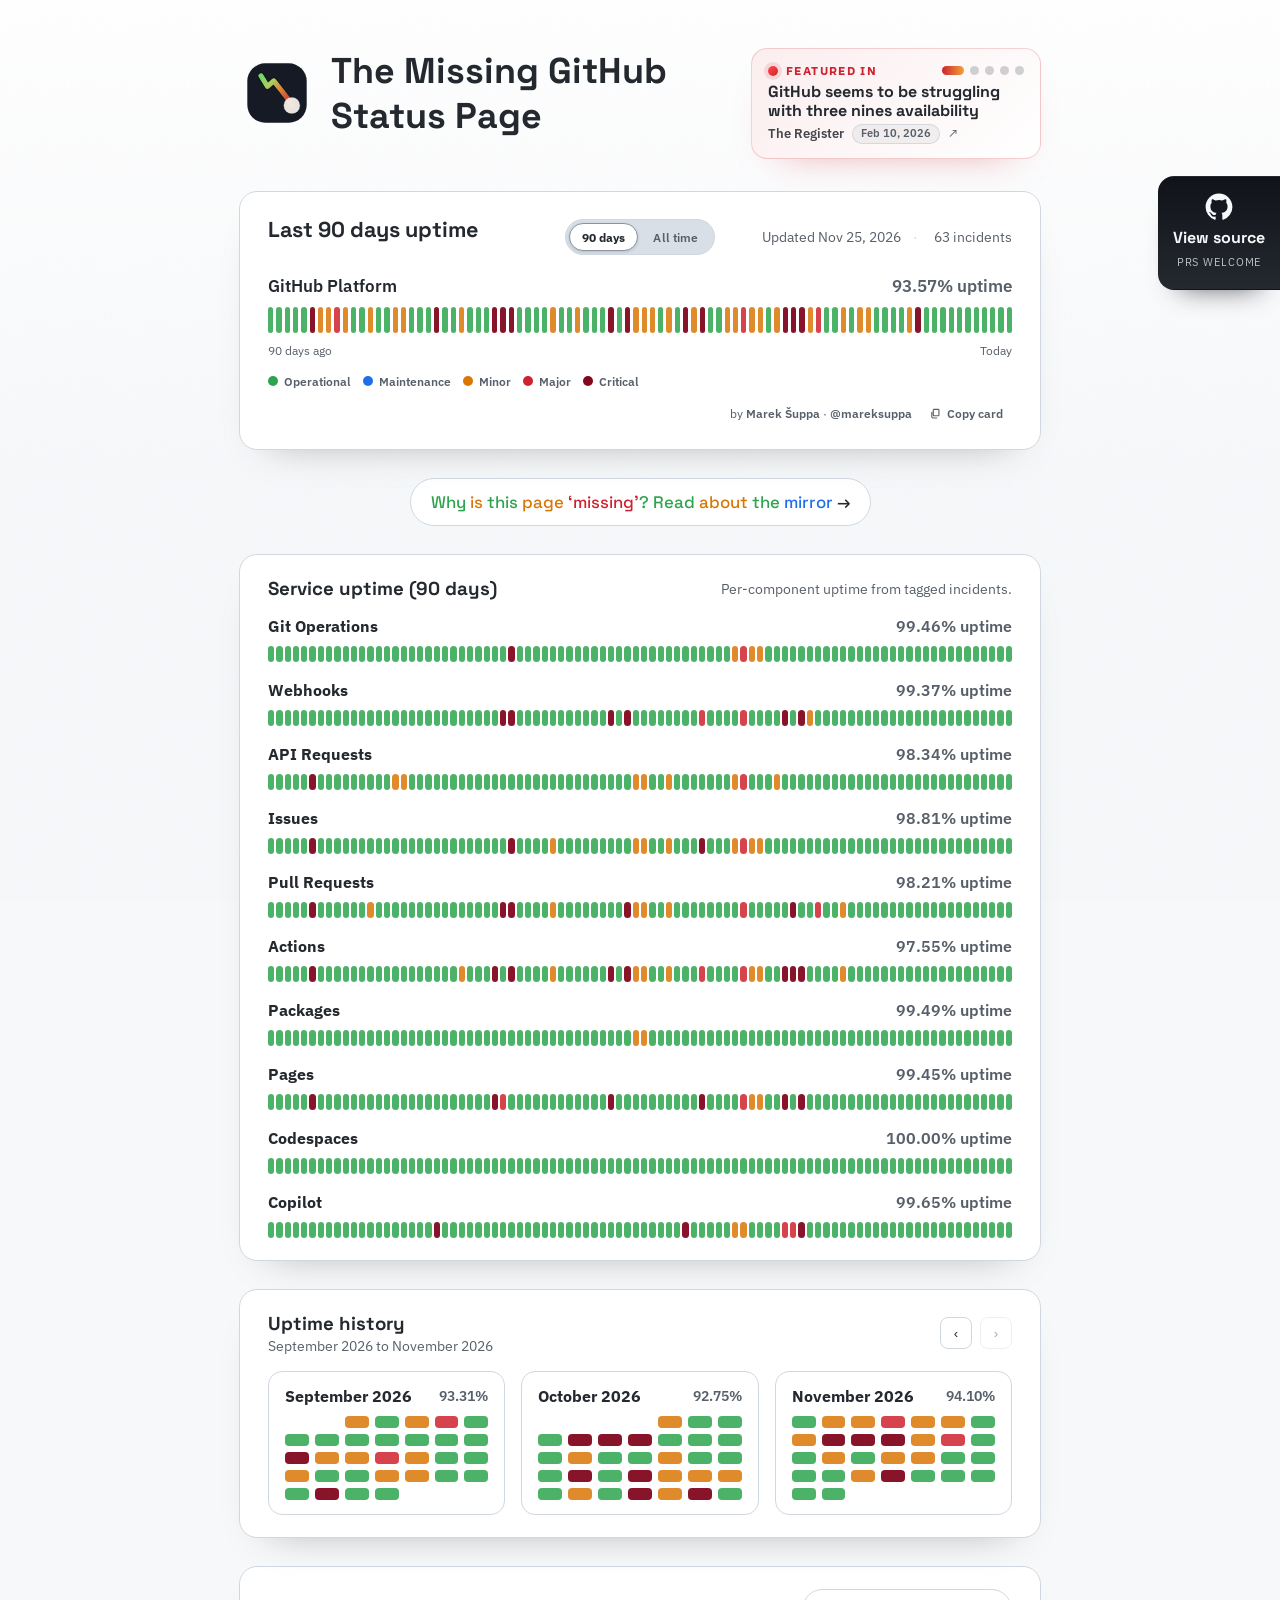
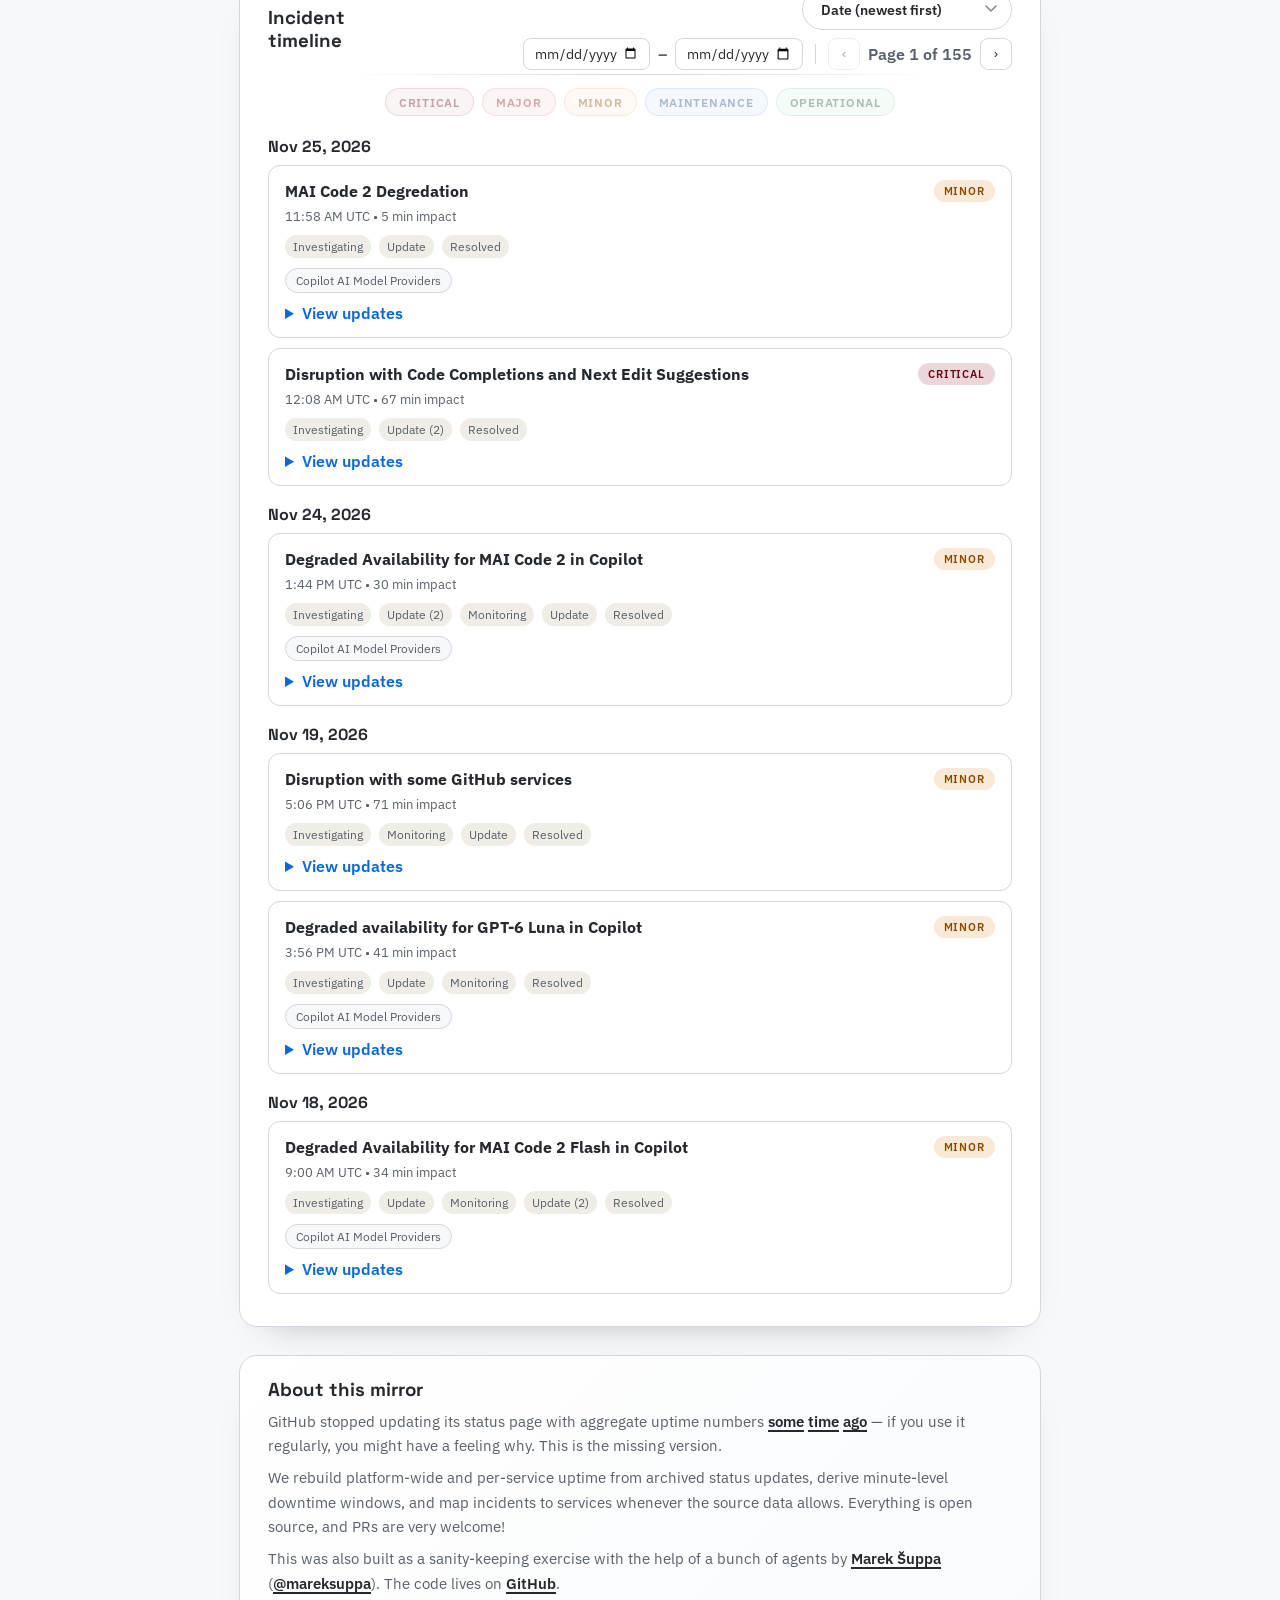
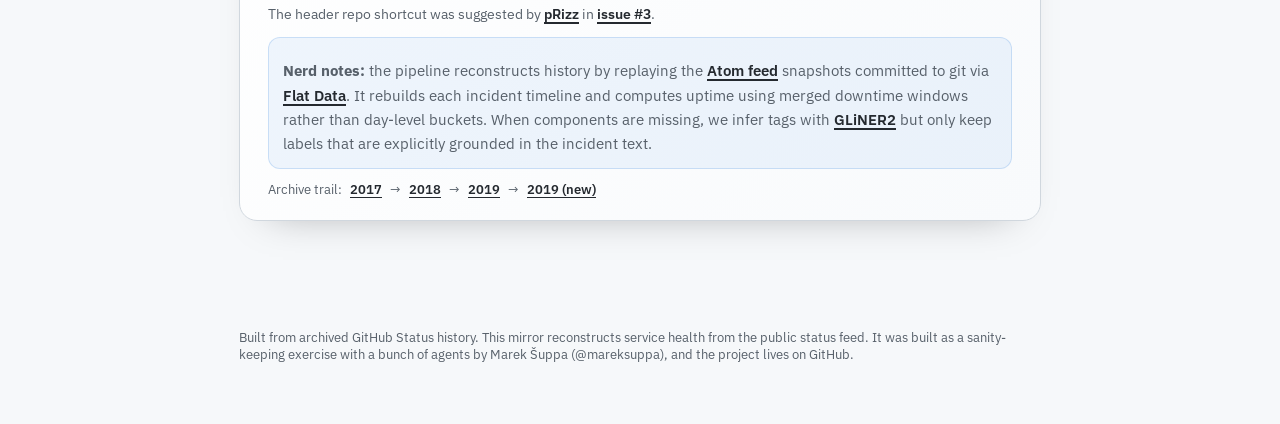
==== commit 75e32bd2: "Merge 0ae65b960116ed201c5701f735c068a4adf11e92 into 3e0ac1d941499ba57d4aca1092c1928696407353" ====
--- a/site/index.html
+++ b/site/index.html
@@ -113,24 +113,8 @@
           >
             <div class="uptime-row">
               <div class="uptime-label">
-                <button
-                  type="button"
-                  class="product-filter-toggle"
-                  id="productFilterToggle"
-                  aria-expanded="false"
-                  aria-controls="productFilterPanel"
-                >All GitHub Platform</button>
+                <span>GitHub Platform</span>
                 <span class="uptime-percent" id="uptimePercent">—</span>
-              </div>
-              <div class="product-filter-panel" id="productFilterPanel" hidden>
-                <div class="product-filter-options" id="productFilterOptions"></div>
-                <div class="product-filter-footer">
-                  <button type="button" class="product-filter-all" id="productFilterAll">All products</button>
-                  <span class="product-filter-note">
-                    Incidents are matched to products by the tags GitHub lists, and by an inferred
-                    guess when it lists none, so a single product's figure is less exact.
-                  </span>
-                </div>
               </div>
               <div class="uptime-bars" id="uptimeBars"></div>
               <div class="uptime-tooltip" id="uptimeTooltip" aria-hidden="true"></div>
@@ -154,6 +138,14 @@
             aria-labelledby="uptimeViewBtnAll"
             hidden
           >
+            <div class="uptime-window-control">
+              <label class="uptime-window-label" for="uptimeWindowSelect">Rolling window</label>
+              <select
+                class="sort-select uptime-window-select"
+                id="uptimeWindowSelect"
+                autocomplete="off"
+              ></select>
+            </div>
             <div class="uptime-row uptime-row-all">
               <div class="alltime-stats" id="allTimeStats"></div>
               <figure class="uptime-history-figure">
@@ -331,7 +323,6 @@
 
     <script src="uptime-history-chart.js" defer></script>
     <script src="uptime-view-url.js" defer></script>
-    <script src="product-filter.js" defer></script>
     <script src="app.js" defer></script>
     <script>
       (() => {
--- a/site/styles.css
+++ b/site/styles.css
@@ -893,6 +893,22 @@
   gap: 14px;
 }
 
+/* The window control sits above the stats. It wraps on narrow screens so the
+   six presets never push the panel wider than the viewport. */
+.uptime-window-control {
+  display: flex;
+  align-items: center;
+  gap: 12px;
+  flex-wrap: wrap;
+  margin-bottom: 12px;
+}
+
+.uptime-window-label {
+  color: var(--muted);
+  font-size: 0.78rem;
+  font-weight: 600;
+}
+
 /* Lifetime uptime alongside the best and worst rolling windows, so the headline
    figure reads as one point in a range rather than a verdict on its own. */
 .alltime-stats {
@@ -1039,87 +1055,6 @@
 .uptime-percent {
   color: var(--muted);
   font-weight: 600;
-}
-
-/* The platform name doubles as the control for choosing which products count, so it
-   keeps the label's typography and is only distinguished by its underline. */
-.product-filter-toggle {
-  appearance: none;
-  background: none;
-  border: 0;
-  padding: 0;
-  margin: 0;
-  font: inherit;
-  color: inherit;
-  text-align: left;
-  cursor: pointer;
-  text-decoration: underline;
-  text-decoration-thickness: 1px;
-  text-underline-offset: 3px;
-}
-
-.product-filter-toggle:hover {
-  text-decoration-thickness: 2px;
-}
-
-.product-filter-toggle:focus-visible,
-.product-filter-all:focus-visible {
-  outline: 2px solid var(--accent);
-  outline-offset: 2px;
-  border-radius: 4px;
-}
-
-.product-filter-panel {
-  display: flex;
-  flex-direction: column;
-  gap: 10px;
-  padding: 12px 14px;
-  border: 1px solid var(--border);
-  border-radius: 10px;
-}
-
-.product-filter-panel[hidden] {
-  display: none;
-}
-
-.product-filter-options {
-  display: grid;
-  grid-template-columns: repeat(auto-fill, minmax(150px, 1fr));
-  gap: 8px 16px;
-}
-
-.product-filter-option {
-  display: flex;
-  align-items: center;
-  gap: 8px;
-  font-size: 0.95rem;
-  cursor: pointer;
-}
-
-.product-filter-footer {
-  display: flex;
-  flex-wrap: wrap;
-  align-items: baseline;
-  gap: 6px 16px;
-  font-size: 0.82rem;
-  color: var(--muted);
-}
-
-.product-filter-all {
-  appearance: none;
-  background: none;
-  border: 0;
-  padding: 0;
-  font: inherit;
-  color: var(--accent);
-  cursor: pointer;
-  text-decoration: underline;
-}
-
-.product-filter-all:disabled {
-  color: var(--muted);
-  cursor: default;
-  text-decoration: none;
 }
 
 .uptime-bars {
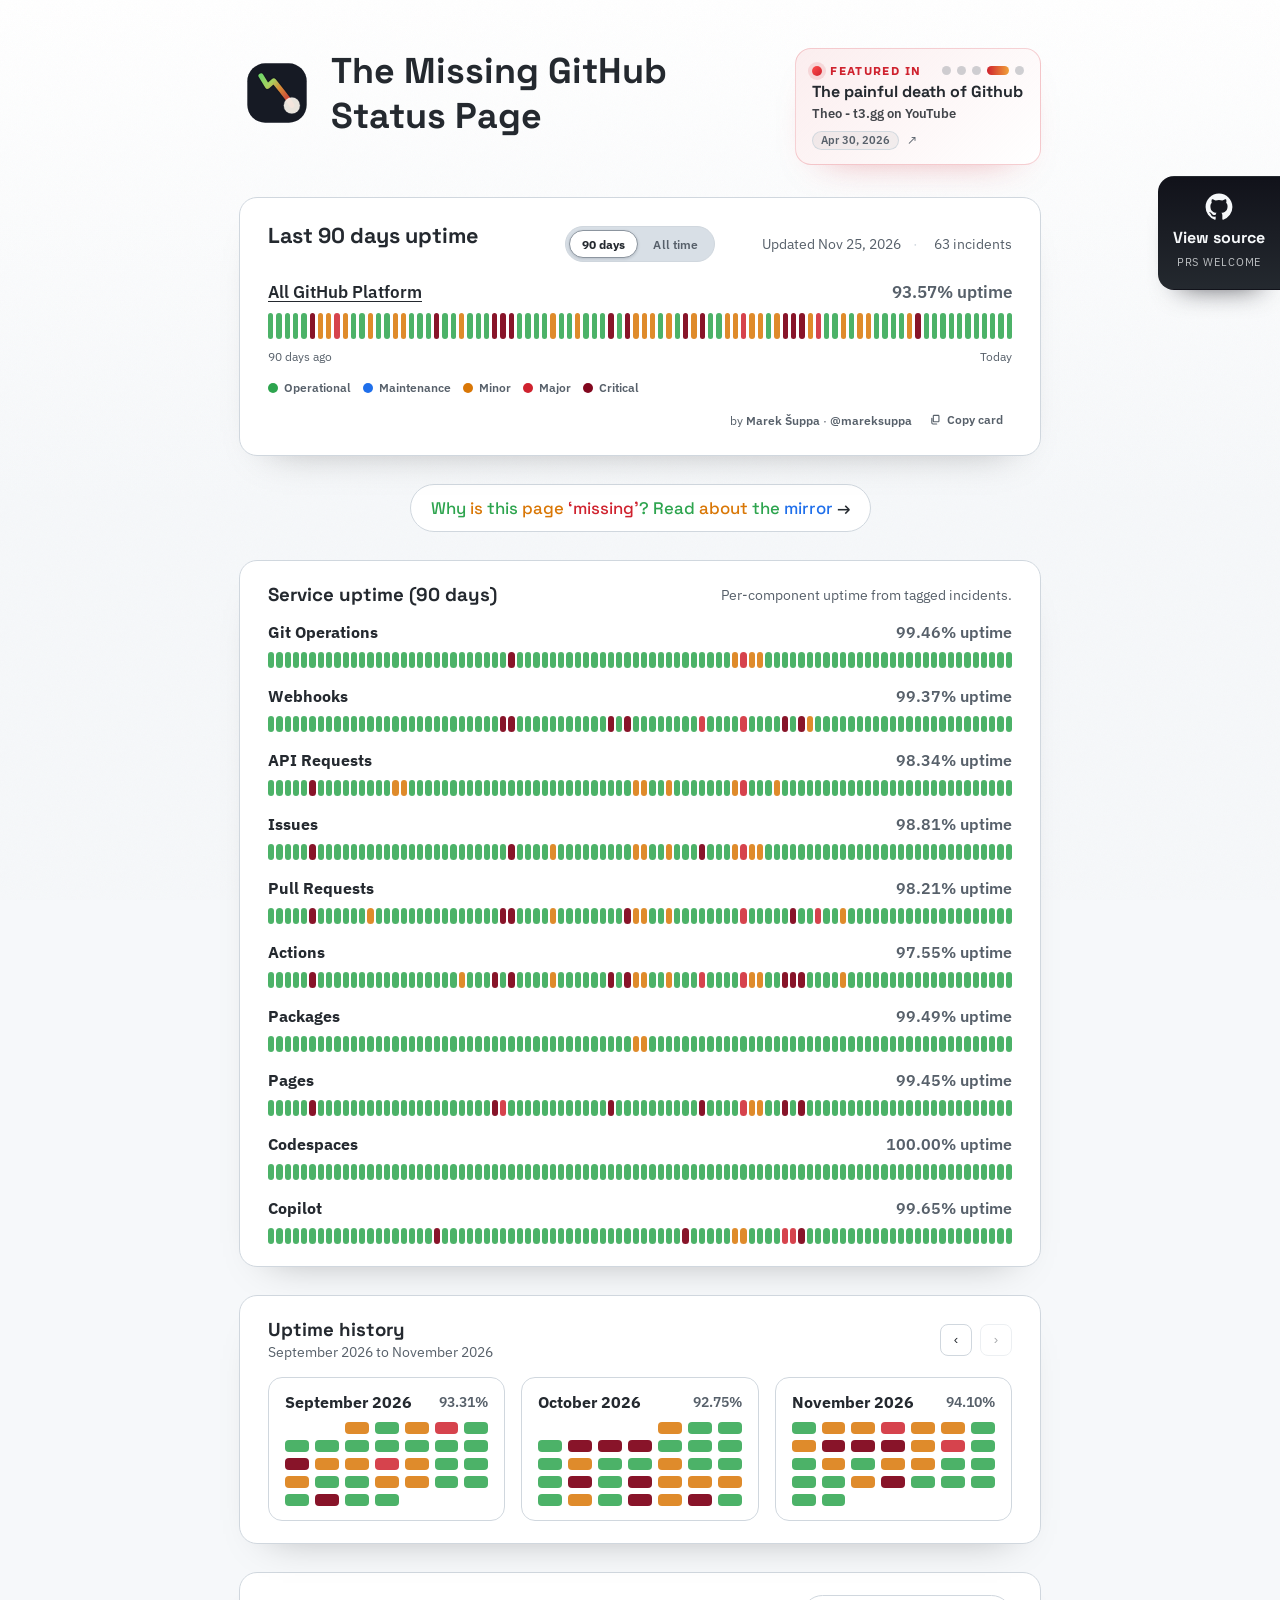
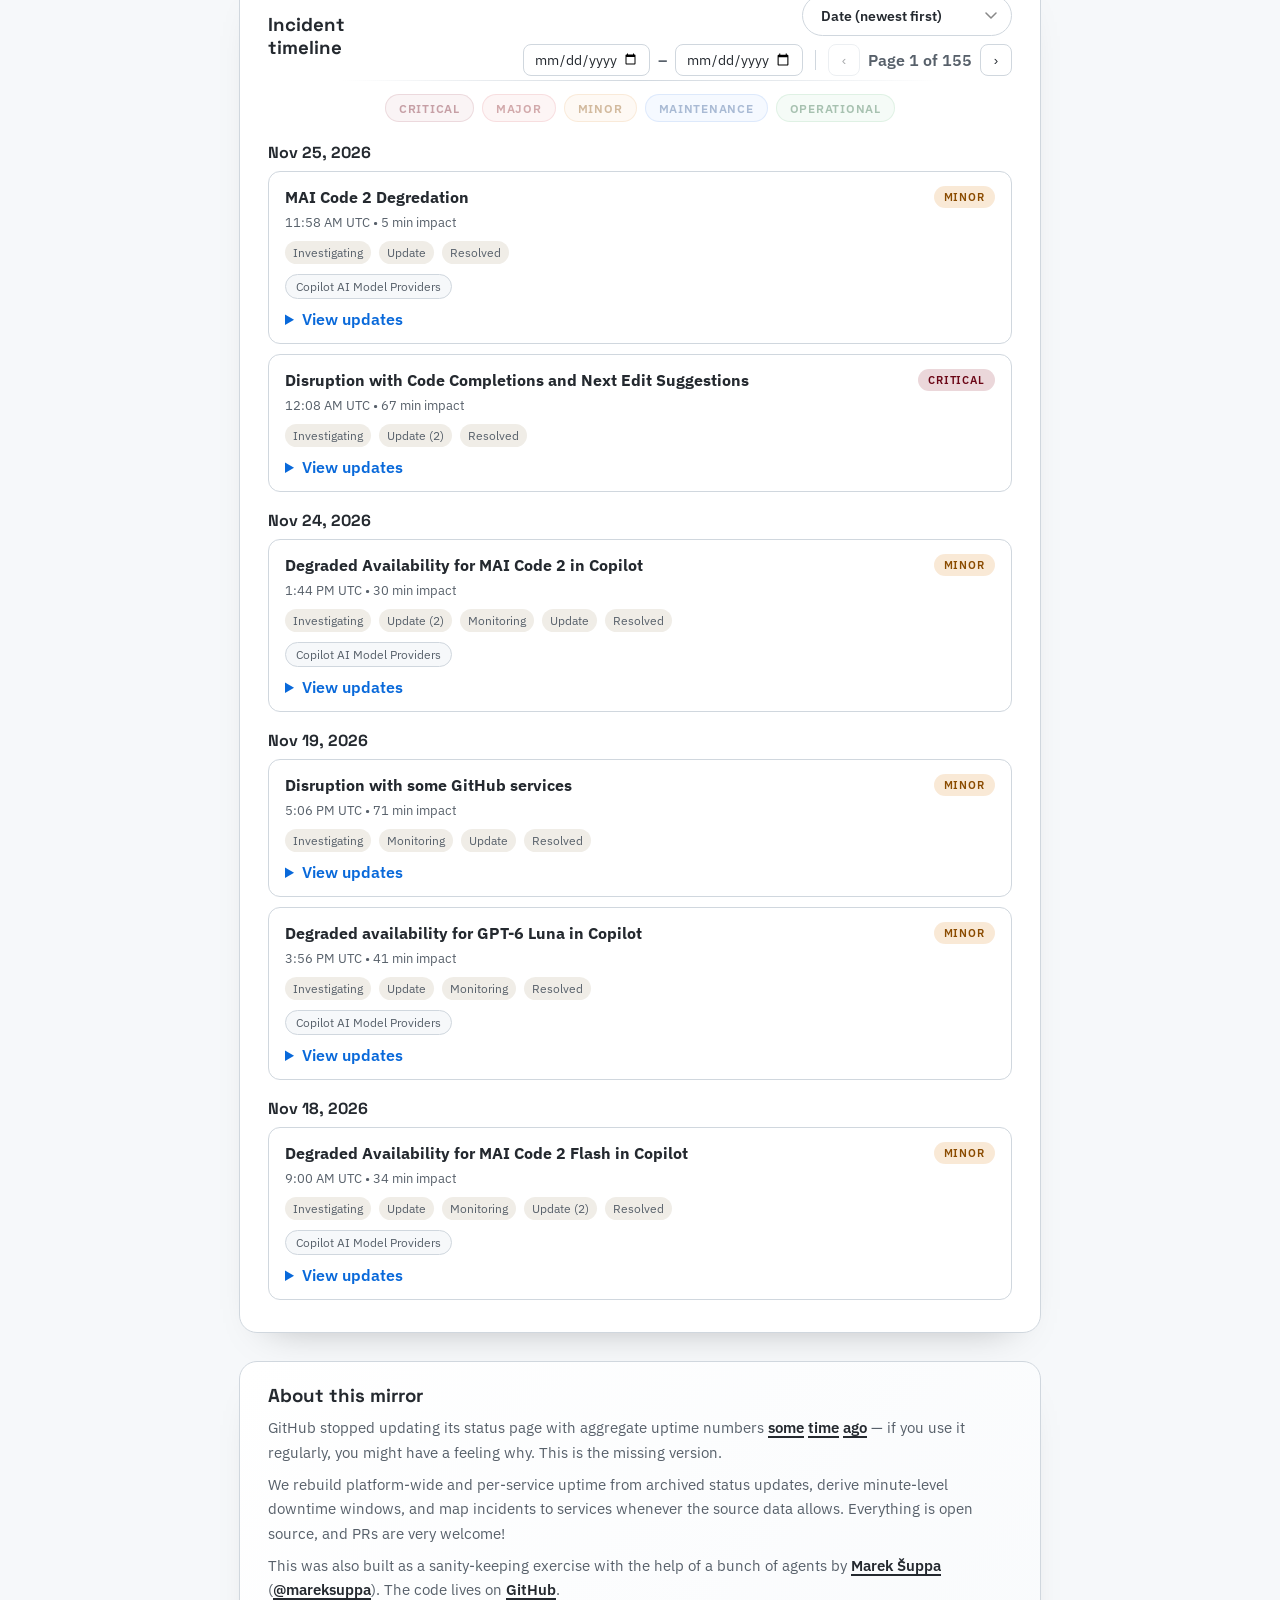
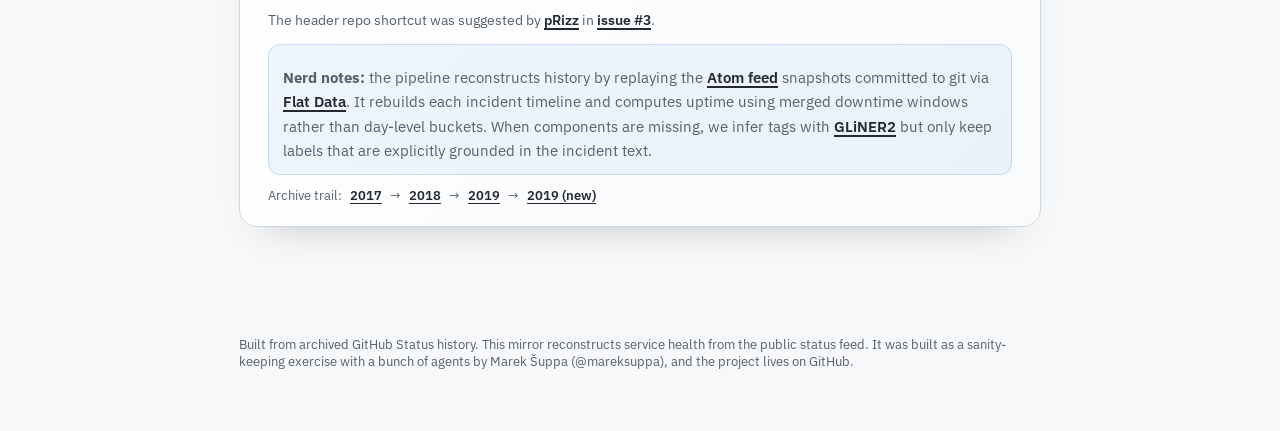
==== commit 2892b994: "Merge 07e3bba4ddb64aac0fda3ca1a4baa7210ebbd6bb into 3e0ac1d941499ba57d4aca1092c1928696407353" ====
--- a/site/index.html
+++ b/site/index.html
@@ -113,8 +113,24 @@
           >
             <div class="uptime-row">
               <div class="uptime-label">
-                <span>GitHub Platform</span>
+                <button
+                  type="button"
+                  class="product-filter-toggle"
+                  id="productFilterToggle"
+                  aria-expanded="false"
+                  aria-controls="productFilterPanel"
+                >All GitHub Platform</button>
                 <span class="uptime-percent" id="uptimePercent">—</span>
+              </div>
+              <div class="product-filter-panel" id="productFilterPanel" hidden>
+                <div class="product-filter-options" id="productFilterOptions"></div>
+                <div class="product-filter-footer">
+                  <button type="button" class="product-filter-all" id="productFilterAll">All products</button>
+                  <span class="product-filter-note">
+                    Incidents are matched to products by the tags GitHub lists, and by an inferred
+                    guess when it lists none, so a single product's figure is less exact.
+                  </span>
+                </div>
               </div>
               <div class="uptime-bars" id="uptimeBars"></div>
               <div class="uptime-tooltip" id="uptimeTooltip" aria-hidden="true"></div>
@@ -138,14 +154,6 @@
             aria-labelledby="uptimeViewBtnAll"
             hidden
           >
-            <div class="uptime-window-control">
-              <label class="uptime-window-label" for="uptimeWindowSelect">Rolling window</label>
-              <select
-                class="sort-select uptime-window-select"
-                id="uptimeWindowSelect"
-                autocomplete="off"
-              ></select>
-            </div>
             <div class="uptime-row uptime-row-all">
               <div class="alltime-stats" id="allTimeStats"></div>
               <figure class="uptime-history-figure">
@@ -323,6 +331,7 @@
 
     <script src="uptime-history-chart.js" defer></script>
     <script src="uptime-view-url.js" defer></script>
+    <script src="product-filter.js" defer></script>
     <script src="app.js" defer></script>
     <script>
       (() => {
--- a/site/styles.css
+++ b/site/styles.css
@@ -893,22 +893,6 @@
   gap: 14px;
 }
 
-/* The window control sits above the stats. It wraps on narrow screens so the
-   six presets never push the panel wider than the viewport. */
-.uptime-window-control {
-  display: flex;
-  align-items: center;
-  gap: 12px;
-  flex-wrap: wrap;
-  margin-bottom: 12px;
-}
-
-.uptime-window-label {
-  color: var(--muted);
-  font-size: 0.78rem;
-  font-weight: 600;
-}
-
 /* Lifetime uptime alongside the best and worst rolling windows, so the headline
    figure reads as one point in a range rather than a verdict on its own. */
 .alltime-stats {
@@ -1055,6 +1039,87 @@
 .uptime-percent {
   color: var(--muted);
   font-weight: 600;
+}
+
+/* The platform name doubles as the control for choosing which products count, so it
+   keeps the label's typography and is only distinguished by its underline. */
+.product-filter-toggle {
+  appearance: none;
+  background: none;
+  border: 0;
+  padding: 0;
+  margin: 0;
+  font: inherit;
+  color: inherit;
+  text-align: left;
+  cursor: pointer;
+  text-decoration: underline;
+  text-decoration-thickness: 1px;
+  text-underline-offset: 3px;
+}
+
+.product-filter-toggle:hover {
+  text-decoration-thickness: 2px;
+}
+
+.product-filter-toggle:focus-visible,
+.product-filter-all:focus-visible {
+  outline: 2px solid var(--accent);
+  outline-offset: 2px;
+  border-radius: 4px;
+}
+
+.product-filter-panel {
+  display: flex;
+  flex-direction: column;
+  gap: 10px;
+  padding: 12px 14px;
+  border: 1px solid var(--border);
+  border-radius: 10px;
+}
+
+.product-filter-panel[hidden] {
+  display: none;
+}
+
+.product-filter-options {
+  display: grid;
+  grid-template-columns: repeat(auto-fill, minmax(150px, 1fr));
+  gap: 8px 16px;
+}
+
+.product-filter-option {
+  display: flex;
+  align-items: center;
+  gap: 8px;
+  font-size: 0.95rem;
+  cursor: pointer;
+}
+
+.product-filter-footer {
+  display: flex;
+  flex-wrap: wrap;
+  align-items: baseline;
+  gap: 6px 16px;
+  font-size: 0.82rem;
+  color: var(--muted);
+}
+
+.product-filter-all {
+  appearance: none;
+  background: none;
+  border: 0;
+  padding: 0;
+  font: inherit;
+  color: var(--accent);
+  cursor: pointer;
+  text-decoration: underline;
+}
+
+.product-filter-all:disabled {
+  color: var(--muted);
+  cursor: default;
+  text-decoration: none;
 }
 
 .uptime-bars {
